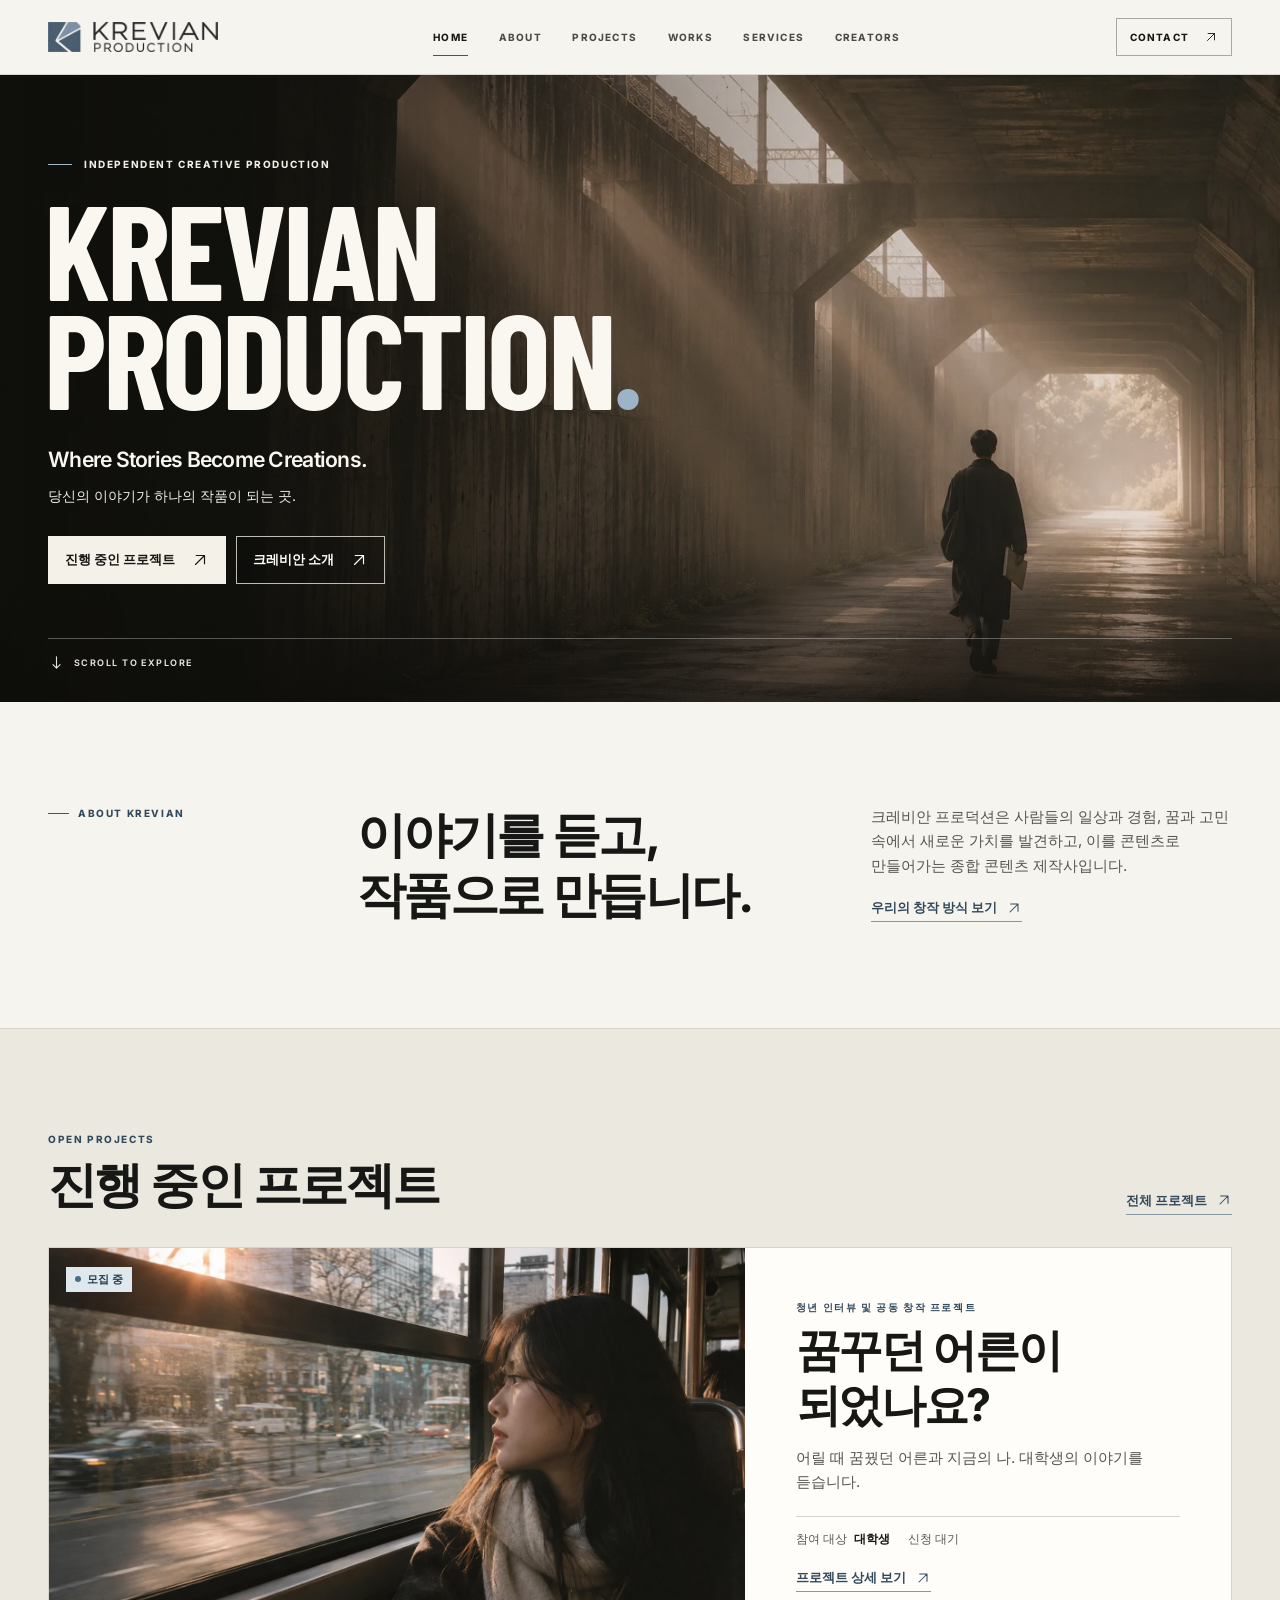
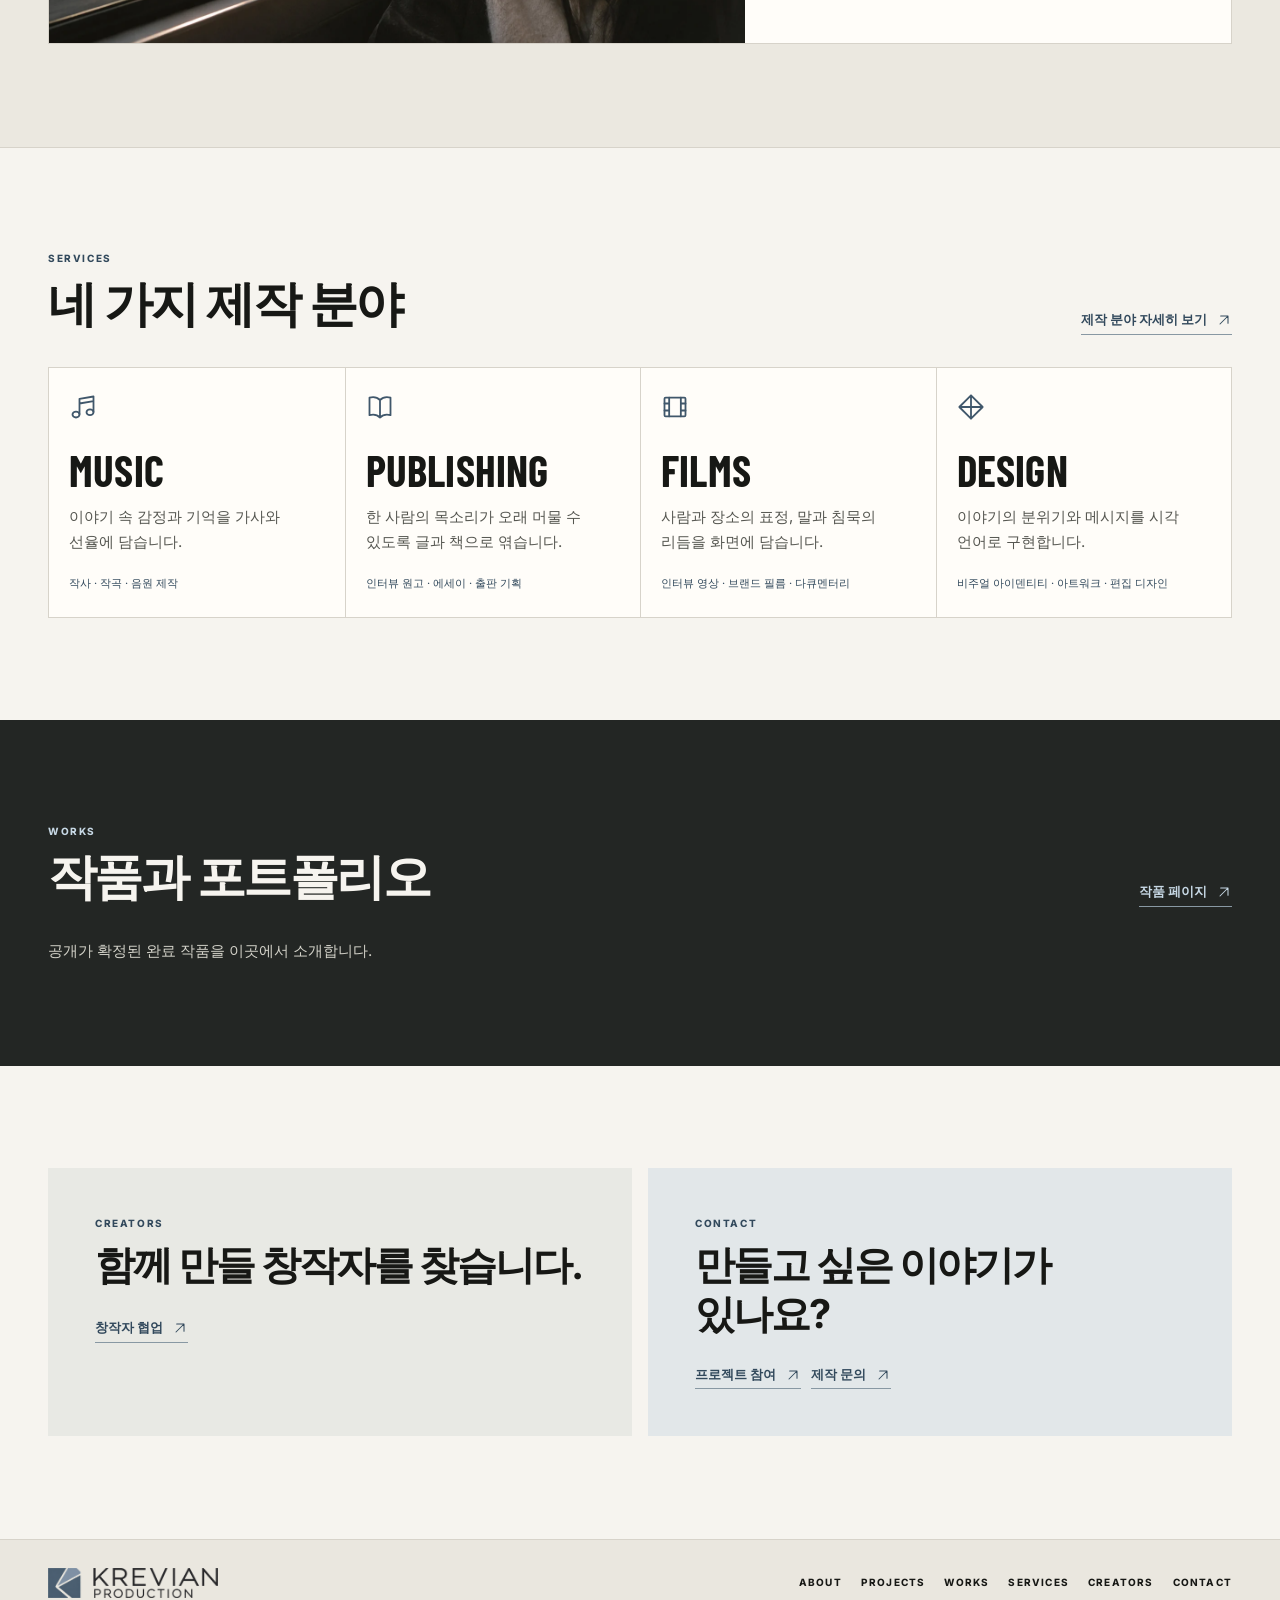
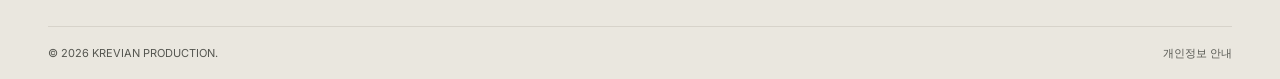
==== index.html @ 5765cfc9 "Add Naver Search Advisor site verification" ====
<!DOCTYPE html><html lang="ko"><head><meta charSet="utf-8"/><meta name="viewport" content="width=device-width, initial-scale=1"/><link rel="stylesheet" href="_next/static/css/a073b0831d847d06.css" data-precedence="next"/><meta name="description" content="실제 이야기를 음악, 출판, 영상, 디자인으로 만드는 크레비안 프로덕션."/><link rel="canonical" href="https://krevian-pd.art"/><meta property="og:title" content="KREVIAN PRODUCTION"/><meta property="og:description" content="Where Stories Become Creations."/><meta property="og:site_name" content="KREVIAN PRODUCTION"/><meta property="og:locale" content="ko_KR"/><meta property="og:image" content="https://krevian-pd.art/images/underpass.webp"/><meta property="og:image:width" content="1536"/><meta property="og:image:height" content="1024"/><meta property="og:type" content="website"/><meta name="twitter:card" content="summary_large_image"/><meta name="twitter:title" content="KREVIAN PRODUCTION"/><meta name="twitter:description" content="Where Stories Become Creations."/><meta name="twitter:image" content="https://krevian-pd.art/images/underpass.webp"/><meta name="twitter:image:width" content="1536"/><meta name="twitter:image:height" content="1024"/><link rel="icon" href="icon.png?07f0030065e5c765" type="image/png"/><title>KREVIAN PRODUCTION</title><meta name="naver-site-verification" content="f6e91b881ddd0055997c91430da2728e52274e86" /></head><body><div hidden=""><!--$--><!--/$--></div><a class="skip" href="#main">본문으로 건너뛰기</a><header class="header"><div class="head-inner"><a class="wordmark" aria-label="KREVIAN PRODUCTION 홈" href="./"><img alt="" loading="lazy" width="780" height="137" decoding="async" data-nimg="1" style="color:transparent" src="images/krevian-logo.webp"/></a><nav class="desktop-nav" aria-label="주 메뉴"><a aria-current="page" href="./">HOME</a><a href="about/">ABOUT</a><a href="projects/">PROJECTS</a><a href="works/">WORKS</a><a href="services/">SERVICES</a><a href="creators/">CREATORS</a></nav><a class="top-contact desktop-contact" href="contact/">CONTACT <svg width="14" height="14" viewBox="0 0 24 24" fill="none" stroke="currentColor" stroke-width="1.55" stroke-linecap="round" stroke-linejoin="round" aria-hidden="true"><path d="M6 18 18 6M7 6h11v11"></path></svg></a><details class="mobile-nav"><summary aria-label="메뉴 열기"><span></span><span></span></summary><nav aria-label="모바일 주 메뉴"><a aria-current="page" href="./">HOME</a><a href="about/">ABOUT</a><a href="projects/">PROJECTS</a><a href="works/">WORKS</a><a href="services/">SERVICES</a><a href="creators/">CREATORS</a><a href="contact/">CONTACT</a></nav></details></div></header><main id="main"><section class="hero"><div class="photo "><img alt="" decoding="async" data-nimg="fill" style="position:absolute;height:100%;width:100%;left:0;top:0;right:0;bottom:0;color:transparent" src="images/underpass.webp"/></div><div class="hero-shade"></div><div class="wrap hero-inner"><div class="hero-copy"><p class="eyebrow hero-kicker"><span></span> INDEPENDENT CREATIVE PRODUCTION</p><h1>KREVIAN<br/>PRODUCTION<span>.</span></h1><p class="slogan">Where Stories Become Creations.</p><p class="hero-korean">당신의 이야기가 하나의 작품이 되는 곳.</p><div class="button-row"><a class="button " href="projects/">진행 중인 프로젝트<svg width="18" height="18" viewBox="0 0 24 24" fill="none" stroke="currentColor" stroke-width="1.55" stroke-linecap="round" stroke-linejoin="round" aria-hidden="true"><path d="M6 18 18 6M7 6h11v11"></path></svg></a><a class="button outline" href="about/">크레비안 소개<svg width="18" height="18" viewBox="0 0 24 24" fill="none" stroke="currentColor" stroke-width="1.55" stroke-linecap="round" stroke-linejoin="round" aria-hidden="true"><path d="M6 18 18 6M7 6h11v11"></path></svg></a></div></div><div class="hero-bottom"><a href="#about-home" aria-label="브랜드 소개로 이동"><svg width="17" height="17" viewBox="0 0 24 24" fill="none" stroke="currentColor" stroke-width="1.55" stroke-linecap="round" stroke-linejoin="round" aria-hidden="true"><path d="M12 4v16m-5-5 5 5 5-5"></path></svg> SCROLL TO EXPLORE</a></div></div></section><section id="about-home" class="section wrap about-home"><p class="eyebrow ruled">ABOUT KREVIAN</p><h2>이야기를 듣고,<br/>작품으로 만듭니다.</h2><div><p>크레비안 프로덕션은 사람들의 일상과 경험, 꿈과 고민 속에서 새로운 가치를 발견하고, 이를 콘텐츠로 만들어가는 종합 콘텐츠 제작사입니다.</p><a class="text-link" href="about/">우리의 창작 방식 보기<!-- --> <svg width="16" height="16" viewBox="0 0 24 24" fill="none" stroke="currentColor" stroke-width="1.55" stroke-linecap="round" stroke-linejoin="round" aria-hidden="true"><path d="M6 18 18 6M7 6h11v11"></path></svg></a></div></section><section class="section projects-home"><div class="wrap"><div class="section-heading"><div><p class="eyebrow">OPEN PROJECTS</p><h2>진행 중인 프로젝트</h2></div><a class="text-link" href="projects/">전체 프로젝트<!-- --> <svg width="16" height="16" viewBox="0 0 24 24" fill="none" stroke="currentColor" stroke-width="1.55" stroke-linecap="round" stroke-linejoin="round" aria-hidden="true"><path d="M6 18 18 6M7 6h11v11"></path></svg></a></div><article class="project-card"><a class="project-image" aria-label="꿈꾸던 어른이 되었나요? 상세 보기" href="projects/dreamed-adult/"><div class="photo "><img alt="" loading="lazy" decoding="async" data-nimg="fill" style="position:absolute;height:100%;width:100%;left:0;top:0;right:0;bottom:0;color:transparent" src="images/dreamed-adult.webp"/></div><span class="image-status"><span class="status is-open"><i></i>모집 중</span></span></a><div class="project-copy"><span class="eyebrow">청년 인터뷰 및 공동 창작 프로젝트</span><h3><a href="projects/dreamed-adult/">꿈꾸던 어른이 되었나요?</a></h3><p>어릴 때 꿈꿨던 어른과 지금의 나. 대학생의 이야기를 듣습니다.</p><div class="project-meta"><span>참여 대상 <b>대학생</b></span><span>신청 대기</span></div><a class="text-link" href="projects/dreamed-adult/">프로젝트 상세 보기<!-- --> <svg width="16" height="16" viewBox="0 0 24 24" fill="none" stroke="currentColor" stroke-width="1.55" stroke-linecap="round" stroke-linejoin="round" aria-hidden="true"><path d="M6 18 18 6M7 6h11v11"></path></svg></a></div></article></div></section><section class="section wrap"><div class="section-heading"><div><p class="eyebrow">SERVICES</p><h2>네 가지 제작 분야</h2></div><a class="text-link" href="services/">제작 분야 자세히 보기<!-- --> <svg width="16" height="16" viewBox="0 0 24 24" fill="none" stroke="currentColor" stroke-width="1.55" stroke-linecap="round" stroke-linejoin="round" aria-hidden="true"><path d="M6 18 18 6M7 6h11v11"></path></svg></a></div><div class="discipline-grid"><article><svg width="28" height="28" viewBox="0 0 24 24" fill="none" stroke="currentColor" stroke-width="1.55" stroke-linecap="round" stroke-linejoin="round" aria-hidden="true"><path d="M9 18V5l12-2v13M9 9l12-2"></path><ellipse cx="6" cy="18.5" rx="3" ry="2.5"></ellipse><ellipse cx="18" cy="16.5" rx="3" ry="2.5"></ellipse></svg><h3>MUSIC</h3><p>이야기 속 감정과 기억을 가사와 선율에 담습니다.</p><small>작사 · 작곡 · 음원 제작</small></article><article><svg width="28" height="28" viewBox="0 0 24 24" fill="none" stroke="currentColor" stroke-width="1.55" stroke-linecap="round" stroke-linejoin="round" aria-hidden="true"><path d="M12 6c-2-2-5-3-9-2v15c4-1 7 0 9 2 2-2 5-3 9-2V4c-4-1-7 0-9 2Zm0 0v15"></path></svg><h3>PUBLISHING</h3><p>한 사람의 목소리가 오래 머물 수 있도록 글과 책으로 엮습니다.</p><small>인터뷰 원고 · 에세이 · 출판 기획</small></article><article><svg width="28" height="28" viewBox="0 0 24 24" fill="none" stroke="currentColor" stroke-width="1.55" stroke-linecap="round" stroke-linejoin="round" aria-hidden="true"><rect x="3" y="4" width="18" height="16" rx="1"></rect><path d="M7 4v16m10-16v16M3 9h4m-4 6h4m10-6h4m-4 6h4"></path></svg><h3>FILMS</h3><p>사람과 장소의 표정, 말과 침묵의 리듬을 화면에 담습니다.</p><small>인터뷰 영상 · 브랜드 필름 · 다큐멘터리</small></article><article><svg width="28" height="28" viewBox="0 0 24 24" fill="none" stroke="currentColor" stroke-width="1.55" stroke-linecap="round" stroke-linejoin="round" aria-hidden="true"><path d="m12 2 10 10-10 10L2 12l10-10Zm0 0v20M2 12h20"></path></svg><h3>DESIGN</h3><p>이야기의 분위기와 메시지를 시각 언어로 구현합니다.</p><small>비주얼 아이덴티티 · 아트워크 · 편집 디자인</small></article></div></section><section class="section works-home"><div class="wrap"><div class="section-heading"><div><p class="eyebrow">WORKS</p><h2>작품과 포트폴리오</h2></div><a class="text-link" href="works/">작품 페이지<!-- --> <svg width="16" height="16" viewBox="0 0 24 24" fill="none" stroke="currentColor" stroke-width="1.55" stroke-linecap="round" stroke-linejoin="round" aria-hidden="true"><path d="M6 18 18 6M7 6h11v11"></path></svg></a></div><p>공개가 확정된 완료 작품을 이곳에서 소개합니다.</p></div></section><section class="section wrap home-invitations"><article><p class="eyebrow">CREATORS</p><h2>함께 만들 창작자를 찾습니다.</h2><a class="text-link" href="creators/">창작자 협업<!-- --> <svg width="16" height="16" viewBox="0 0 24 24" fill="none" stroke="currentColor" stroke-width="1.55" stroke-linecap="round" stroke-linejoin="round" aria-hidden="true"><path d="M6 18 18 6M7 6h11v11"></path></svg></a></article><article><p class="eyebrow">CONTACT</p><h2>만들고 싶은 이야기가 있나요?</h2><div class="button-row"><a class="text-link" href="projects/">프로젝트 참여<!-- --> <svg width="16" height="16" viewBox="0 0 24 24" fill="none" stroke="currentColor" stroke-width="1.55" stroke-linecap="round" stroke-linejoin="round" aria-hidden="true"><path d="M6 18 18 6M7 6h11v11"></path></svg></a><a class="text-link" href="contact/">제작 문의<!-- --> <svg width="16" height="16" viewBox="0 0 24 24" fill="none" stroke="currentColor" stroke-width="1.55" stroke-linecap="round" stroke-linejoin="round" aria-hidden="true"><path d="M6 18 18 6M7 6h11v11"></path></svg></a></div></article></section></main><footer class="footer"><div class="wrap footer-main"><a class="wordmark" aria-label="KREVIAN PRODUCTION 홈" href="./"><img alt="" loading="lazy" width="780" height="137" decoding="async" data-nimg="1" style="color:transparent" src="images/krevian-logo.webp"/></a><nav aria-label="하단 메뉴"><a href="about/">ABOUT</a><a href="projects/">PROJECTS</a><a href="works/">WORKS</a><a href="services/">SERVICES</a><a href="creators/">CREATORS</a><a href="contact/">CONTACT</a></nav></div><div class="wrap footer-base"><span>© <!-- -->2026<!-- --> KREVIAN PRODUCTION.</span><a href="privacy/">개인정보 안내</a></div></footer><!--$--><!--/$--></body></html>
---- _next/static/css/a073b0831d847d06.css ----
@font-face{font-family:Inter Variable;font-style:normal;font-display:swap;font-weight:100 900;src:url(/_next/static/media/inter-cyrillic-ext-wght-normal.460bdf14.woff2) format("woff2-variations");unicode-range:u+0460-052f,u+1c80-1c8a,u+20b4,u+2de0-2dff,u+a640-a69f,u+fe2e-fe2f}@font-face{font-family:Inter Variable;font-style:normal;font-display:swap;font-weight:100 900;src:url(/_next/static/media/inter-cyrillic-wght-normal.491cbc05.woff2) format("woff2-variations");unicode-range:u+0301,u+0400-045f,u+0490-0491,u+04b0-04b1,u+2116}@font-face{font-family:Inter Variable;font-style:normal;font-display:swap;font-weight:100 900;src:url(/_next/static/media/inter-greek-ext-wght-normal.23aae568.woff2) format("woff2-variations");unicode-range:u+1f??}@font-face{font-family:Inter Variable;font-style:normal;font-display:swap;font-weight:100 900;src:url(/_next/static/media/inter-greek-wght-normal.4449bf7a.woff2) format("woff2-variations");unicode-range:u+0370-0377,u+037a-037f,u+0384-038a,u+038c,u+038e-03a1,u+03a3-03ff}@font-face{font-family:Inter Variable;font-style:normal;font-display:swap;font-weight:100 900;src:url(/_next/static/media/inter-vietnamese-wght-normal.113a630f.woff2) format("woff2-variations");unicode-range:u+0102-0103,u+0110-0111,u+0128-0129,u+0168-0169,u+01a0-01a1,u+01af-01b0,u+0300-0301,u+0303-0304,u+0308-0309,u+0323,u+0329,u+1ea0-1ef9,u+20ab}@font-face{font-family:Inter Variable;font-style:normal;font-display:swap;font-weight:100 900;src:url(/_next/static/media/inter-latin-ext-wght-normal.3835a68e.woff2) format("woff2-variations");unicode-range:u+0100-02ba,u+02bd-02c5,u+02c7-02cc,u+02ce-02d7,u+02dd-02ff,u+0304,u+0308,u+0329,u+1d00-1dbf,u+1e00-1e9f,u+1ef2-1eff,u+2020,u+20a0-20ab,u+20ad-20c0,u+2113,u+2c60-2c7f,u+a720-a7ff}@font-face{font-family:Inter Variable;font-style:normal;font-display:swap;font-weight:100 900;src:url(/_next/static/media/inter-latin-wght-normal.6c596dfc.woff2) format("woff2-variations");unicode-range:u+00??,u+0131,u+0152-0153,u+02bb-02bc,u+02c6,u+02da,u+02dc,u+0304,u+0308,u+0329,u+2000-206f,u+20ac,u+2122,u+2191,u+2193,u+2212,u+2215,u+feff,u+fffd}@font-face{font-family:Barlow Condensed;font-style:normal;font-display:swap;font-weight:700;src:url(/_next/static/media/barlow-condensed-vietnamese-700-normal.b5cf89c0.woff2) format("woff2"),url(/_next/static/media/barlow-condensed-vietnamese-700-normal.c7b344a0.woff) format("woff");unicode-range:u+0102-0103,u+0110-0111,u+0128-0129,u+0168-0169,u+01a0-01a1,u+01af-01b0,u+0300-0301,u+0303-0304,u+0308-0309,u+0323,u+0329,u+1ea0-1ef9,u+20ab}@font-face{font-family:Barlow Condensed;font-style:normal;font-display:swap;font-weight:700;src:url(/_next/static/media/barlow-condensed-latin-ext-700-normal.e84925df.woff2) format("woff2"),url(/_next/static/media/barlow-condensed-latin-ext-700-normal.73a79c9e.woff) format("woff");unicode-range:u+0100-02ba,u+02bd-02c5,u+02c7-02cc,u+02ce-02d7,u+02dd-02ff,u+0304,u+0308,u+0329,u+1d00-1dbf,u+1e00-1e9f,u+1ef2-1eff,u+2020,u+20a0-20ab,u+20ad-20c0,u+2113,u+2c60-2c7f,u+a720-a7ff}@font-face{font-family:Barlow Condensed;font-style:normal;font-display:swap;font-weight:700;src:url(/_next/static/media/barlow-condensed-latin-700-normal.e9811009.woff2) format("woff2"),url(/_next/static/media/barlow-condensed-latin-700-normal.f6cc1247.woff) format("woff");unicode-range:u+00??,u+0131,u+0152-0153,u+02bb-02bc,u+02c6,u+02da,u+02dc,u+0304,u+0308,u+0329,u+2000-206f,u+20ac,u+2122,u+2191,u+2193,u+2212,u+2215,u+feff,u+fffd}:root{--paper:#f6f4ef;--white:#fffdf9;--ink:#171815;--muted:#555650;--line:#d7d3ca;--blue:#40576b;--blue-dark:#32495c;--mist:#dfe8ed;--sans:"Inter Variable","Malgun Gothic","Apple SD Gothic Neo",sans-serif;--condensed:"Barlow Condensed","Arial Narrow",sans-serif}*{box-sizing:border-box}html{color-scheme:light;scroll-behavior:smooth}body{margin:0;background:var(--paper);color:var(--ink);font:15px/1.65 var(--sans);word-break:keep-all}a{color:inherit;text-decoration:none}button,input,select,textarea{font:inherit}button,summary{cursor:pointer}img{max-width:100%}h1,h2,h3,p{margin:0}h1,h2,h3{line-height:1.23;letter-spacing:-.052em}h2{font-size:clamp(29px,4vw,49px)}p+p{margin-top:1em}:focus-visible{outline:3px solid #346e99;outline-offset:4px}::selection{background:#c4d5e1;color:var(--ink)}.skip{position:absolute;top:8px;left:8px;z-index:20;transform:translateY(-160%);background:white;padding:.5rem 1rem}.skip:focus{transform:translateY(0)}.head-inner,.wrap{width:min(100% - 96px,1280px);margin-inline:auto}.narrow{max-width:780px}.section{padding-block:clamp(65px,8vw,124px)}.section.compact{padding-block:44px 0}.header{position:relative;z-index:5;background:var(--paper);border-bottom:1px solid rgba(27,27,22,.14)}.head-inner{height:74px;display:flex;justify-content:space-between;align-items:center;gap:18px}.wordmark{display:inline-flex;flex:none;align-items:center}.wordmark img{display:block;width:170px;height:auto}.desktop-nav{display:flex;align-items:center;gap:clamp(17px,2.4vw,41px)}.desktop-nav a,.footer nav a,.mobile-nav nav a,.top-contact{font-size:10px;letter-spacing:.12em;font-weight:750}.desktop-nav a{position:relative;padding:15px 0;color:#4c4b43}.desktop-nav a:hover,.desktop-nav a[aria-current]{color:var(--ink)}.desktop-nav a[aria-current]:after{content:"";position:absolute;bottom:4px;left:0;width:100%;height:1px;background:var(--blue)}.top-contact{display:inline-flex;gap:15px;align-items:center;border:1px solid #aaa99f;padding:10px 13px;transition:background .18s ease}.top-contact:hover,.top-contact[aria-current]{background:var(--mist)}.mobile-nav{display:none}.eyebrow{color:var(--blue-dark);font-size:10px;line-height:1.6;font-weight:760;letter-spacing:.16em}.hero{color:#f9f7f0;background:#1e1b15;isolation:isolate}.hero,.photo{position:relative}.photo{overflow:hidden;background:#b7ad9d}.photo img{object-fit:cover}.hero-shade,.hero>.photo{position:absolute;inset:0;z-index:-1}.hero>.photo img{object-position:center 55%}.hero-shade{background:linear-gradient(90deg,rgba(13,13,10,.83),rgba(15,14,11,.62) 30%,rgba(15,14,11,.19) 67%,rgba(15,14,11,.05)),linear-gradient(0deg,rgba(15,14,11,.75),transparent 24%)}.hero-inner{min-height:clamp(610px,49vw,790px);position:relative;display:flex;flex-direction:column;justify-content:center;padding-block:64px 92px}.hero-copy{margin-top:-9px;animation:appear .55s ease-out both}.hero-kicker{color:#f0ede5;display:flex;align-items:center;gap:12px;margin-bottom:22px;font-size:10px}.hero-kicker span{width:24px;height:1px;background:#a5bac9}.hero h1{font-family:var(--condensed);font-weight:700;font-size:clamp(80px,10.5vw,174px);line-height:.805;letter-spacing:-.028em;margin-left:-.027em}.hero h1 span{color:#9db4c8}.slogan{font-size:clamp(16px,1.65vw,25px);letter-spacing:-.035em;margin-top:32px;font-weight:600}.hero-korean{color:#efeee9;font-size:14px;margin-top:6px}.button-row{display:flex;flex-wrap:wrap;align-items:center;gap:10px}.hero .button-row{margin-top:29px}.button{display:inline-flex;align-items:center;justify-content:space-between;gap:16px;min-height:48px;padding:11px 16px;border:1px solid var(--blue-dark);background:var(--blue-dark);color:white;font-weight:700;font-size:13px;transition:background .2s ease,color .2s ease,border-color .2s ease}.button:hover{background:#263946;border-color:#263946}.hero .button{background:#f4f1e9;border-color:#f4f1e9;color:#161713}.hero .button:hover{background:var(--mist);border-color:var(--mist)}.hero .button.outline{background:rgba(12,13,12,.28);border-color:#bebcb3;color:white}.hero .button.outline:hover{background:rgba(255,255,255,.14)}.button.outline-ink{background:transparent;color:var(--ink);border-color:#a09d91}.button.outline-ink:hover{background:var(--mist)}.button.unavailable{background:#e6e2da;color:#494943;border-color:#d3cec4}.hero-bottom{position:absolute;inset:auto 0 23px;padding-top:15px;border-top:1px solid #ffffff4f;color:#e5e3db}.hero-bottom a{display:inline-flex;align-items:center;gap:9px;font-size:9px;font-weight:650;letter-spacing:.16em}.about-home{display:grid;grid-template-columns:.75fr 1.35fr 1.05fr;align-items:start;gap:clamp(23px,4vw,76px)}.about-home p:not(.eyebrow){color:var(--muted);max-width:390px}.ruled:before{content:"";display:inline-block;vertical-align:middle;width:21px;height:1px;background:var(--blue);margin-right:9px}.about-home .text-link{margin-top:18px}.text-link{display:inline-flex;align-items:center;gap:9px;align-self:flex-start;font-size:13px;font-weight:700;color:var(--blue-dark);border-bottom:1px solid #8898a3;padding-bottom:3px;max-width:100%}.text-link:hover{color:#131a22;border-color:#131a22}.section-heading{display:flex;gap:18px;justify-content:space-between;align-items:end;margin-bottom:32px}.section-heading .text-link{align-self:end;flex:none}.page-intro h1,.section-heading h2{margin-top:8px}.projects-home{background:#ebe8e0;border-block:1px solid var(--line)}.project-card{display:grid;grid-template-columns:1.43fr 1fr;background:var(--white);border:1px solid var(--line)}.project-image{position:relative;min-height:320px;display:block;overflow:hidden}.project-image .photo{position:absolute;inset:0}.project-image img{transition:transform .45s ease-out;object-position:center}.project-image:hover img{transform:scale(1.035)}.image-status{position:absolute;top:17px;left:17px}.status{display:inline-flex;align-items:center;gap:6px;padding:6px 9px;background:#dfdcd5;color:#353630;font-weight:750;font-size:11px;line-height:1.2;white-space:nowrap}.status i{width:6px;height:6px;background:#716d65;border-radius:50%}.status.is-open{background:var(--mist);color:#233c4f}.status.is-open i{background:#456e8a}.project-copy{padding:clamp(24px,4vw,59px);display:flex;flex-direction:column;justify-content:center;align-items:flex-start}.project-copy h3{font-size:clamp(26px,3.5vw,53px);margin:8px 0 12px}.project-copy h3 a:hover{text-decoration:underline;text-decoration-thickness:1px;text-underline-offset:5px}.project-copy p,.project-meta{color:var(--muted)}.project-meta{display:flex;flex-wrap:wrap;gap:10px 18px;border-top:1px solid var(--line);padding-top:12px;margin-top:21px;margin-bottom:18px;width:100%;font-size:12px}.project-meta b{color:var(--ink);margin-left:4px}.project-list{display:grid;gap:28px}.discipline-grid{display:grid;grid-template-columns:repeat(4,1fr);border:1px solid var(--line);background:var(--white)}.discipline-grid article{padding:25px 20px;min-width:0}.discipline-grid article+article{border-left:1px solid var(--line)}.discipline-grid svg{color:var(--blue);margin-bottom:16px}.discipline-grid h3{font-family:var(--condensed);font-size:clamp(22px,3.4vw,43px);letter-spacing:.005em}.discipline-grid p{margin-top:8px;color:var(--muted)}.discipline-grid small{display:block;margin-top:19px;color:var(--blue-dark);font-size:11px}.discipline-grid h3 small{margin:0;font:700 10px/1.6 var(--sans);letter-spacing:.14em}.work-grid{display:grid;grid-template-columns:repeat(auto-fit,minmax(min(100%,300px),1fr));gap:22px}.work-grid article{border:1px solid var(--line);background:var(--white);color:var(--ink)}.work-grid .photo{aspect-ratio:1.65}.work-copy{padding:21px}.work-copy h3{margin-block:6px 10px;font-size:25px}.work-copy .text-link{margin-top:13px}.works-home{color:var(--paper);background:#232624}.works-home .eyebrow,.works-home .text-link{color:#c7d8e5}.works-home p:not(.eyebrow){color:#d3d2c9}.works-home .work-copy p:not(.eyebrow){color:var(--muted)}.works-home .work-copy .eyebrow,.works-home .work-copy .text-link{color:var(--blue-dark)}.home-invitations{display:grid;grid-template-columns:1fr 1fr;gap:16px}.home-invitations article{background:#e8e9e4;padding:clamp(23px,4vw,47px)}.home-invitations article+article{background:#e2e7e9}.home-invitations h2{font-size:clamp(23px,3.1vw,41px);margin:10px 0 25px}.footer{border-top:1px solid var(--line);background:#eae7df}.footer-base,.footer-main{display:flex;flex-wrap:wrap;justify-content:space-between;align-items:center;padding-block:28px;gap:18px}.footer-main nav{display:flex;flex-wrap:wrap;gap:10px 19px}.footer-base{justify-content:flex-start;border-top:1px solid var(--line);padding-block:17px;color:var(--muted);font-size:11px}.footer-base span{margin-right:auto}.footer a:hover{text-decoration:underline;text-underline-offset:4px}.page-intro{margin-bottom:clamp(29px,5vw,56px)}.detail-top h1,.page-intro h1{font-size:clamp(37px,6.7vw,88px)}.lede{max-width:65ch;margin-top:13px;color:var(--muted);font-size:clamp(15px,1.6vw,19px)}.detail-content,.form-shell,.prose{max-width:780px}.about-story>p{font-size:clamp(16px,1.55vw,19px);line-height:1.85}.detail-content h2,.prose h2{font-size:clamp(23px,3vw,34px);margin-bottom:10px}.prose h2{margin-top:43px}.prose .button{margin-top:30px}.back-link{display:inline-flex;padding-bottom:4px;border-bottom:1px solid var(--line);color:var(--blue-dark);font-size:13px;margin-bottom:28px}.detail-top{display:grid;grid-template-columns:1fr 1fr;gap:clamp(23px,4vw,66px);align-items:center}.detail-top h1{margin-top:12px}.detail-top .photo{aspect-ratio:1.43}.detail-top .english-title{font-size:14px;margin-top:13px;color:var(--blue-dark)}.tag-row{display:flex;align-items:center;gap:11px;font-size:13px;margin-block:19px}.detail-content{margin-inline:auto;margin-top:52px}.detail-content>section{padding-block:30px;border-top:1px solid var(--line)}.detail-content>.button-row{padding-top:24px;border-top:1px solid var(--line)}.qr-page{padding-top:37px}.qr-page .detail-top{display:flex;flex-direction:column;align-items:stretch}.qr-page .detail-top .photo{aspect-ratio:2.1}.qr-page h1{font-size:clamp(34px,7vw,59px)}.process{list-style:none;counter-reset:steps;padding:0;margin-bottom:0}.process li{position:relative;counter-increment:steps;padding:10px 0 10px 38px;border-bottom:1px solid var(--line)}.process li:before{content:counter(steps,decimal-leading-zero);position:absolute;left:0;top:12px;color:var(--blue-dark);font-size:11px;font-weight:750}.process li p{margin-top:3px;color:var(--muted)}.process li:last-child{border-bottom:0}.faq details{border-bottom:1px solid var(--line)}.faq summary{display:flex;justify-content:space-between;align-items:center;gap:9px;padding:13px 0;min-height:45px;font-weight:680;list-style:none}.faq summary::-webkit-details-marker{display:none}.faq summary svg{flex:none}.faq details[open] summary svg{transform:rotate(45deg)}.faq p{padding-bottom:16px;color:var(--muted)}.preline{white-space:pre-line}.empty,.success-box{padding:25px;border:1px solid var(--line);background:var(--white)}.empty h2,.success-box h2{font-size:25px;margin-bottom:7px}.empty .text-link,.success-box .text-link{margin-top:15px}.form-shell{display:grid;gap:19px;padding:0;border:0;min-inline-size:0;margin:0}.form-shell>.button{justify-self:start}.form-grid{display:grid;grid-template-columns:1fr 1fr;gap:16px}.field{display:grid;align-content:start;gap:5px;min-width:0;font-size:14px;font-weight:650}.field small{margin-left:6px;color:var(--muted);font-size:11px;font-weight:450}input:not([type=checkbox],[type=hidden]),select,textarea{width:100%;min-height:44px;padding:8px 10px;background:var(--white);border:1px solid #a8a59c;border-radius:0;color:var(--ink);font-weight:450}textarea{resize:vertical}.check{display:flex;align-items:center;gap:9px;min-height:44px}.check input{width:18px;height:18px;flex:none;accent-color:var(--blue)}.consent,.policy-section{border:1px solid var(--line);padding:clamp(13px,3vw,24px);background:#eeece5}.policy-section+.policy-section{margin-top:20px}.admin-section h2,.consent h2,.policy-section h2{font-size:21px}.notice-list{display:grid;grid-template-columns:minmax(100px,.42fr) 1fr;gap:7px 15px;font-size:13px}.notice-list div{display:contents}.notice-list dt{font-weight:700}.notice-list dd{margin:0;overflow-wrap:anywhere;white-space:pre-wrap}.notice-list a{text-decoration:underline}.banner,.form-error{padding:10px 13px;background:#f2ded8;border-left:3px solid #9a4835;color:#611f11;margin-block:12px}.banner{color:#1d3749;background:var(--mist);border-color:#456d8a}.admin{min-height:60vh}.admin .page-intro h1{font-size:clamp(33px,5vw,60px);overflow-wrap:anywhere}.admin .narrow{margin-inline:auto}.admin .login{max-width:460px}.admin-title{display:flex;justify-content:space-between;align-items:start;gap:12px}.admin-tabs{display:flex;flex-wrap:wrap;gap:4px;border-bottom:1px solid var(--line);margin-bottom:14px}.admin-tabs a{padding:10px 12px;font-size:13px;font-weight:700;color:var(--blue-dark)}.admin-tabs a[aria-current]{background:var(--mist)}.admin-actions{margin:14px 0}.filter{display:flex;flex-wrap:wrap;gap:9px;align-items:center}.filter select{width:auto;margin-left:8px}.table-scroll{overflow-x:auto}table{width:100%;min-width:440px;border-collapse:collapse;font-size:14px}td,th{border-bottom:1px solid var(--line);padding:11px 10px;text-align:left}th{background:#e6e6de}td a{color:var(--blue-dark);text-decoration:underline;text-underline-offset:3px}.admin-section{border-top:1px solid var(--line);margin-top:30px;padding-top:20px}.admin-section p{margin-block:10px}.record-list{border:1px solid var(--line);padding:16px;margin:0 0 24px}.delete summary{color:#7a2d1e;font-weight:650}.button.danger{background:#813524;border-color:#813524}.checks{border:1px solid var(--line);margin:0}.break-word{overflow-wrap:anywhere}@keyframes appear{0%{transform:translateY(9px);opacity:.5}to{transform:translateY(0);opacity:1}}@media (max-width:900px){.head-inner,.wrap{width:calc(100% - 52px)}.desktop-nav{gap:13px}.wordmark img{width:143px}.about-home{grid-template-columns:1.2fr 1fr}.about-home .eyebrow{grid-column:1/-1}}@media (max-width:720px){.head-inner,.wrap{width:calc(100% - 36px)}.head-inner{height:60px}.desktop-contact,.desktop-nav{display:none}.mobile-nav{display:block}.mobile-nav summary{list-style:none;min-width:44px;min-height:44px;display:grid;place-content:center;gap:5px}.mobile-nav summary::-webkit-details-marker{display:none}.mobile-nav summary span{width:21px;height:1px;background:var(--ink)}.mobile-nav nav{position:absolute;inset:100% 0 auto;padding:10px 18px 17px;background:var(--paper);box-shadow:0 9px 14px #17181525}.mobile-nav nav a{display:block;padding:12px 6px;border-bottom:1px solid var(--line)}.mobile-nav nav a[aria-current]{color:var(--blue)}.hero-inner{min-height:max(560px,76svh)}.hero h1{font-size:clamp(54px,13.5vw,96px)}.hero>.photo img{object-position:64% center}.hero-shade{background:linear-gradient(90deg,#110f0acc,#13100b55 79%),linear-gradient(0deg,#11100bd5,transparent 34%)}.hero-kicker{font-size:9px;margin-bottom:17px}.slogan{margin-top:23px}.section{padding-block:53px}.qr-page{padding-top:32px}.about-home,.detail-top,.home-invitations,.project-card{grid-template-columns:1fr}.about-home{gap:13px}.project-image{min-height:auto;aspect-ratio:1.55}.project-copy{padding:22px}.discipline-grid{grid-template-columns:1fr 1fr}.discipline-grid article:nth-child(3){border-left:0}.discipline-grid article:nth-child(n+3){border-top:1px solid var(--line)}.detail-content{margin-top:28px}.page-intro{margin-bottom:25px}.footer-main nav{gap:10px 14px}}@media (max-width:390px){.form-grid{grid-template-columns:1fr}.section-heading{flex-wrap:wrap}.notice-list{grid-template-columns:1fr;gap:4px}.notice-list dd{margin-bottom:6px}}@media (prefers-reduced-motion:reduce){*,:after,:before{scroll-behavior:auto!important;animation:none!important;transition:none!important}}
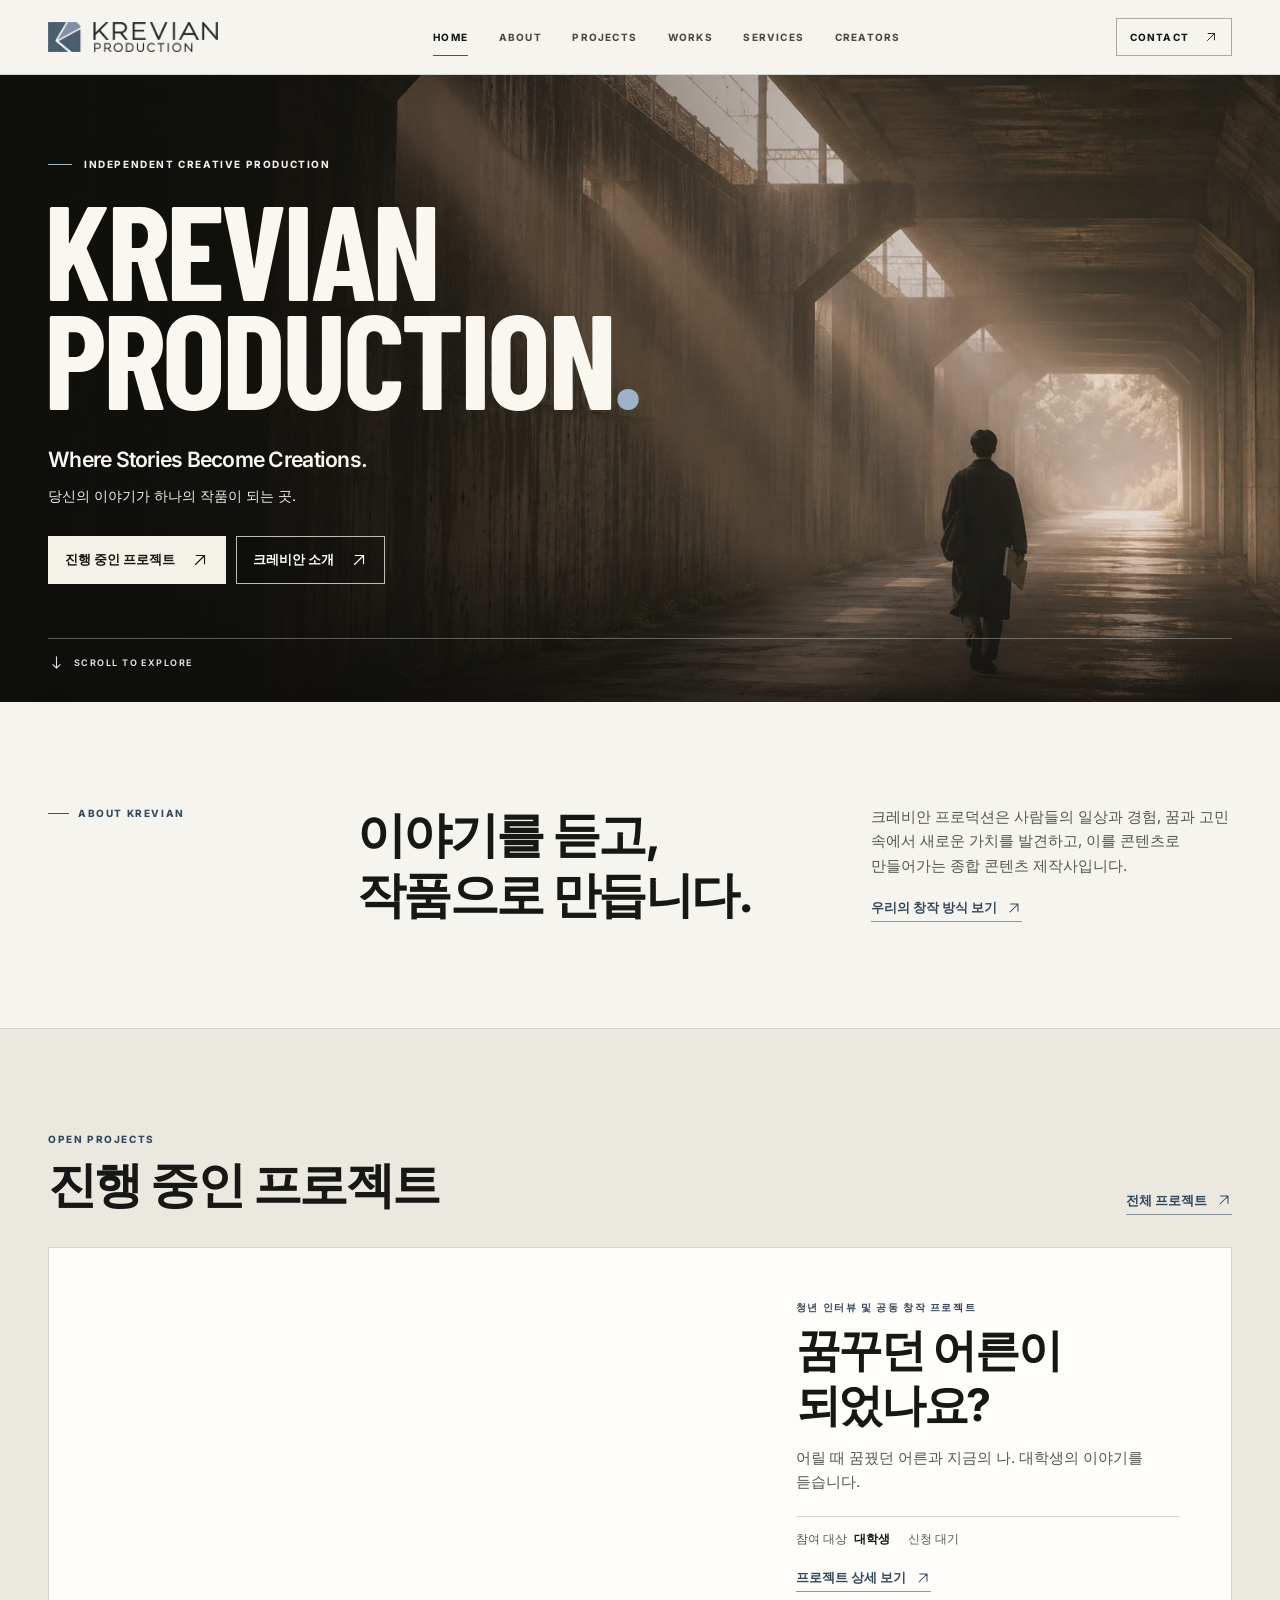
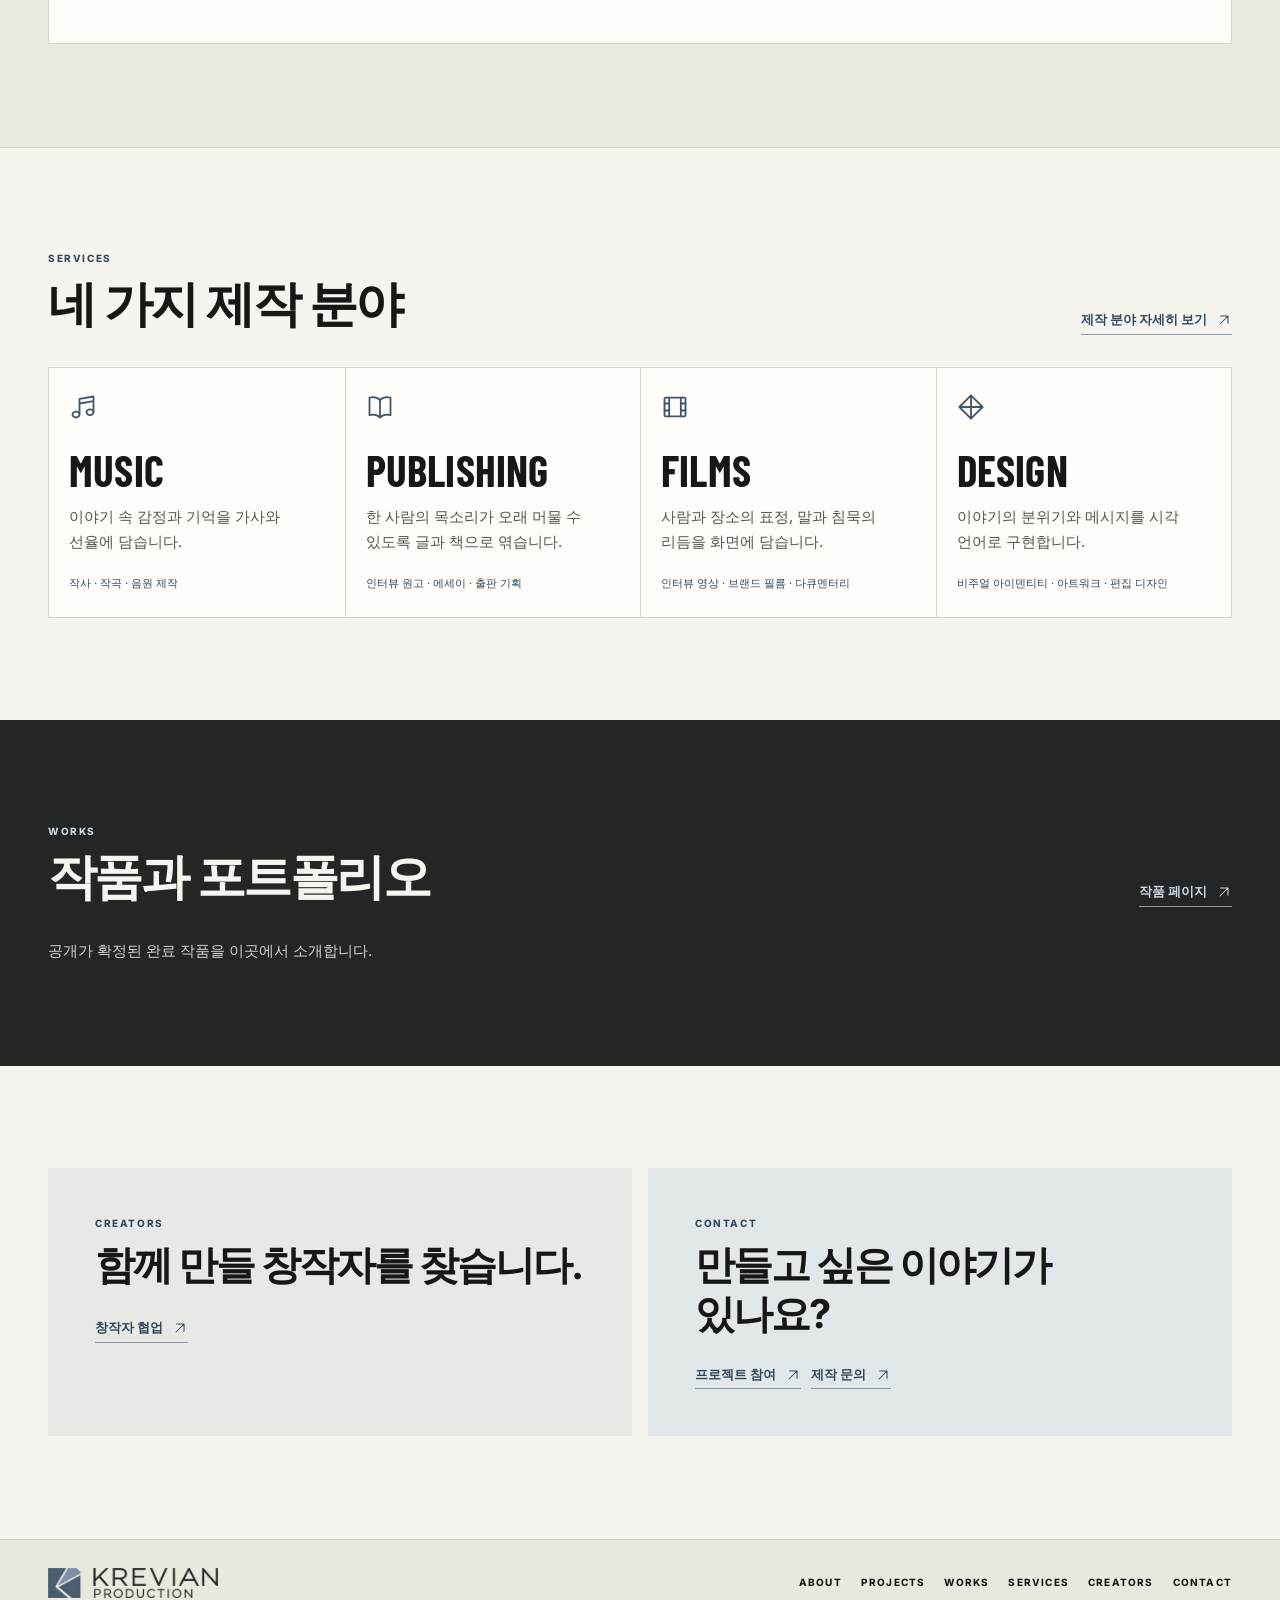
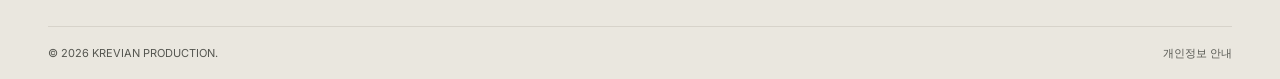
==== commit 043ee133: "Add Google Search Console site verification" ====
--- a/index.html
+++ b/index.html
@@ -1 +1 @@
-<!DOCTYPE html><html lang="ko"><head><meta charSet="utf-8"/><meta name="viewport" content="width=device-width, initial-scale=1"/><link rel="stylesheet" href="_next/static/css/a073b0831d847d06.css" data-precedence="next"/><meta name="description" content="실제 이야기를 음악, 출판, 영상, 디자인으로 만드는 크레비안 프로덕션."/><link rel="canonical" href="https://krevian-pd.art"/><meta property="og:title" content="KREVIAN PRODUCTION"/><meta property="og:description" content="Where Stories Become Creations."/><meta property="og:site_name" content="KREVIAN PRODUCTION"/><meta property="og:locale" content="ko_KR"/><meta property="og:image" content="https://krevian-pd.art/images/underpass.webp"/><meta property="og:image:width" content="1536"/><meta property="og:image:height" content="1024"/><meta property="og:type" content="website"/><meta name="twitter:card" content="summary_large_image"/><meta name="twitter:title" content="KREVIAN PRODUCTION"/><meta name="twitter:description" content="Where Stories Become Creations."/><meta name="twitter:image" content="https://krevian-pd.art/images/underpass.webp"/><meta name="twitter:image:width" content="1536"/><meta name="twitter:image:height" content="1024"/><link rel="icon" href="icon.png?07f0030065e5c765" type="image/png"/><title>KREVIAN PRODUCTION</title><meta name="naver-site-verification" content="f6e91b881ddd0055997c91430da2728e52274e86" /></head><body><div hidden=""><!--$--><!--/$--></div><a class="skip" href="#main">본문으로 건너뛰기</a><header class="header"><div class="head-inner"><a class="wordmark" aria-label="KREVIAN PRODUCTION 홈" href="./"><img alt="" loading="lazy" width="780" height="137" decoding="async" data-nimg="1" style="color:transparent" src="images/krevian-logo.webp"/></a><nav class="desktop-nav" aria-label="주 메뉴"><a aria-current="page" href="./">HOME</a><a href="about/">ABOUT</a><a href="projects/">PROJECTS</a><a href="works/">WORKS</a><a href="services/">SERVICES</a><a href="creators/">CREATORS</a></nav><a class="top-contact desktop-contact" href="contact/">CONTACT <svg width="14" height="14" viewBox="0 0 24 24" fill="none" stroke="currentColor" stroke-width="1.55" stroke-linecap="round" stroke-linejoin="round" aria-hidden="true"><path d="M6 18 18 6M7 6h11v11"></path></svg></a><details class="mobile-nav"><summary aria-label="메뉴 열기"><span></span><span></span></summary><nav aria-label="모바일 주 메뉴"><a aria-current="page" href="./">HOME</a><a href="about/">ABOUT</a><a href="projects/">PROJECTS</a><a href="works/">WORKS</a><a href="services/">SERVICES</a><a href="creators/">CREATORS</a><a href="contact/">CONTACT</a></nav></details></div></header><main id="main"><section class="hero"><div class="photo "><img alt="" decoding="async" data-nimg="fill" style="position:absolute;height:100%;width:100%;left:0;top:0;right:0;bottom:0;color:transparent" src="images/underpass.webp"/></div><div class="hero-shade"></div><div class="wrap hero-inner"><div class="hero-copy"><p class="eyebrow hero-kicker"><span></span> INDEPENDENT CREATIVE PRODUCTION</p><h1>KREVIAN<br/>PRODUCTION<span>.</span></h1><p class="slogan">Where Stories Become Creations.</p><p class="hero-korean">당신의 이야기가 하나의 작품이 되는 곳.</p><div class="button-row"><a class="button " href="projects/">진행 중인 프로젝트<svg width="18" height="18" viewBox="0 0 24 24" fill="none" stroke="currentColor" stroke-width="1.55" stroke-linecap="round" stroke-linejoin="round" aria-hidden="true"><path d="M6 18 18 6M7 6h11v11"></path></svg></a><a class="button outline" href="about/">크레비안 소개<svg width="18" height="18" viewBox="0 0 24 24" fill="none" stroke="currentColor" stroke-width="1.55" stroke-linecap="round" stroke-linejoin="round" aria-hidden="true"><path d="M6 18 18 6M7 6h11v11"></path></svg></a></div></div><div class="hero-bottom"><a href="#about-home" aria-label="브랜드 소개로 이동"><svg width="17" height="17" viewBox="0 0 24 24" fill="none" stroke="currentColor" stroke-width="1.55" stroke-linecap="round" stroke-linejoin="round" aria-hidden="true"><path d="M12 4v16m-5-5 5 5 5-5"></path></svg> SCROLL TO EXPLORE</a></div></div></section><section id="about-home" class="section wrap about-home"><p class="eyebrow ruled">ABOUT KREVIAN</p><h2>이야기를 듣고,<br/>작품으로 만듭니다.</h2><div><p>크레비안 프로덕션은 사람들의 일상과 경험, 꿈과 고민 속에서 새로운 가치를 발견하고, 이를 콘텐츠로 만들어가는 종합 콘텐츠 제작사입니다.</p><a class="text-link" href="about/">우리의 창작 방식 보기<!-- --> <svg width="16" height="16" viewBox="0 0 24 24" fill="none" stroke="currentColor" stroke-width="1.55" stroke-linecap="round" stroke-linejoin="round" aria-hidden="true"><path d="M6 18 18 6M7 6h11v11"></path></svg></a></div></section><section class="section projects-home"><div class="wrap"><div class="section-heading"><div><p class="eyebrow">OPEN PROJECTS</p><h2>진행 중인 프로젝트</h2></div><a class="text-link" href="projects/">전체 프로젝트<!-- --> <svg width="16" height="16" viewBox="0 0 24 24" fill="none" stroke="currentColor" stroke-width="1.55" stroke-linecap="round" stroke-linejoin="round" aria-hidden="true"><path d="M6 18 18 6M7 6h11v11"></path></svg></a></div><article class="project-card"><a class="project-image" aria-label="꿈꾸던 어른이 되었나요? 상세 보기" href="projects/dreamed-adult/"><div class="photo "><img alt="" loading="lazy" decoding="async" data-nimg="fill" style="position:absolute;height:100%;width:100%;left:0;top:0;right:0;bottom:0;color:transparent" src="images/dreamed-adult.webp"/></div><span class="image-status"><span class="status is-open"><i></i>모집 중</span></span></a><div class="project-copy"><span class="eyebrow">청년 인터뷰 및 공동 창작 프로젝트</span><h3><a href="projects/dreamed-adult/">꿈꾸던 어른이 되었나요?</a></h3><p>어릴 때 꿈꿨던 어른과 지금의 나. 대학생의 이야기를 듣습니다.</p><div class="project-meta"><span>참여 대상 <b>대학생</b></span><span>신청 대기</span></div><a class="text-link" href="projects/dreamed-adult/">프로젝트 상세 보기<!-- --> <svg width="16" height="16" viewBox="0 0 24 24" fill="none" stroke="currentColor" stroke-width="1.55" stroke-linecap="round" stroke-linejoin="round" aria-hidden="true"><path d="M6 18 18 6M7 6h11v11"></path></svg></a></div></article></div></section><section class="section wrap"><div class="section-heading"><div><p class="eyebrow">SERVICES</p><h2>네 가지 제작 분야</h2></div><a class="text-link" href="services/">제작 분야 자세히 보기<!-- --> <svg width="16" height="16" viewBox="0 0 24 24" fill="none" stroke="currentColor" stroke-width="1.55" stroke-linecap="round" stroke-linejoin="round" aria-hidden="true"><path d="M6 18 18 6M7 6h11v11"></path></svg></a></div><div class="discipline-grid"><article><svg width="28" height="28" viewBox="0 0 24 24" fill="none" stroke="currentColor" stroke-width="1.55" stroke-linecap="round" stroke-linejoin="round" aria-hidden="true"><path d="M9 18V5l12-2v13M9 9l12-2"></path><ellipse cx="6" cy="18.5" rx="3" ry="2.5"></ellipse><ellipse cx="18" cy="16.5" rx="3" ry="2.5"></ellipse></svg><h3>MUSIC</h3><p>이야기 속 감정과 기억을 가사와 선율에 담습니다.</p><small>작사 · 작곡 · 음원 제작</small></article><article><svg width="28" height="28" viewBox="0 0 24 24" fill="none" stroke="currentColor" stroke-width="1.55" stroke-linecap="round" stroke-linejoin="round" aria-hidden="true"><path d="M12 6c-2-2-5-3-9-2v15c4-1 7 0 9 2 2-2 5-3 9-2V4c-4-1-7 0-9 2Zm0 0v15"></path></svg><h3>PUBLISHING</h3><p>한 사람의 목소리가 오래 머물 수 있도록 글과 책으로 엮습니다.</p><small>인터뷰 원고 · 에세이 · 출판 기획</small></article><article><svg width="28" height="28" viewBox="0 0 24 24" fill="none" stroke="currentColor" stroke-width="1.55" stroke-linecap="round" stroke-linejoin="round" aria-hidden="true"><rect x="3" y="4" width="18" height="16" rx="1"></rect><path d="M7 4v16m10-16v16M3 9h4m-4 6h4m10-6h4m-4 6h4"></path></svg><h3>FILMS</h3><p>사람과 장소의 표정, 말과 침묵의 리듬을 화면에 담습니다.</p><small>인터뷰 영상 · 브랜드 필름 · 다큐멘터리</small></article><article><svg width="28" height="28" viewBox="0 0 24 24" fill="none" stroke="currentColor" stroke-width="1.55" stroke-linecap="round" stroke-linejoin="round" aria-hidden="true"><path d="m12 2 10 10-10 10L2 12l10-10Zm0 0v20M2 12h20"></path></svg><h3>DESIGN</h3><p>이야기의 분위기와 메시지를 시각 언어로 구현합니다.</p><small>비주얼 아이덴티티 · 아트워크 · 편집 디자인</small></article></div></section><section class="section works-home"><div class="wrap"><div class="section-heading"><div><p class="eyebrow">WORKS</p><h2>작품과 포트폴리오</h2></div><a class="text-link" href="works/">작품 페이지<!-- --> <svg width="16" height="16" viewBox="0 0 24 24" fill="none" stroke="currentColor" stroke-width="1.55" stroke-linecap="round" stroke-linejoin="round" aria-hidden="true"><path d="M6 18 18 6M7 6h11v11"></path></svg></a></div><p>공개가 확정된 완료 작품을 이곳에서 소개합니다.</p></div></section><section class="section wrap home-invitations"><article><p class="eyebrow">CREATORS</p><h2>함께 만들 창작자를 찾습니다.</h2><a class="text-link" href="creators/">창작자 협업<!-- --> <svg width="16" height="16" viewBox="0 0 24 24" fill="none" stroke="currentColor" stroke-width="1.55" stroke-linecap="round" stroke-linejoin="round" aria-hidden="true"><path d="M6 18 18 6M7 6h11v11"></path></svg></a></article><article><p class="eyebrow">CONTACT</p><h2>만들고 싶은 이야기가 있나요?</h2><div class="button-row"><a class="text-link" href="projects/">프로젝트 참여<!-- --> <svg width="16" height="16" viewBox="0 0 24 24" fill="none" stroke="currentColor" stroke-width="1.55" stroke-linecap="round" stroke-linejoin="round" aria-hidden="true"><path d="M6 18 18 6M7 6h11v11"></path></svg></a><a class="text-link" href="contact/">제작 문의<!-- --> <svg width="16" height="16" viewBox="0 0 24 24" fill="none" stroke="currentColor" stroke-width="1.55" stroke-linecap="round" stroke-linejoin="round" aria-hidden="true"><path d="M6 18 18 6M7 6h11v11"></path></svg></a></div></article></section></main><footer class="footer"><div class="wrap footer-main"><a class="wordmark" aria-label="KREVIAN PRODUCTION 홈" href="./"><img alt="" loading="lazy" width="780" height="137" decoding="async" data-nimg="1" style="color:transparent" src="images/krevian-logo.webp"/></a><nav aria-label="하단 메뉴"><a href="about/">ABOUT</a><a href="projects/">PROJECTS</a><a href="works/">WORKS</a><a href="services/">SERVICES</a><a href="creators/">CREATORS</a><a href="contact/">CONTACT</a></nav></div><div class="wrap footer-base"><span>© <!-- -->2026<!-- --> KREVIAN PRODUCTION.</span><a href="privacy/">개인정보 안내</a></div></footer><!--$--><!--/$--></body></html>+<!DOCTYPE html><html lang="ko"><head><meta charSet="utf-8"/><meta name="viewport" content="width=device-width, initial-scale=1"/><link rel="stylesheet" href="_next/static/css/a073b0831d847d06.css" data-precedence="next"/><meta name="description" content="실제 이야기를 음악, 출판, 영상, 디자인으로 만드는 크레비안 프로덕션."/><link rel="canonical" href="https://krevian-pd.art"/><meta property="og:title" content="KREVIAN PRODUCTION"/><meta property="og:description" content="Where Stories Become Creations."/><meta property="og:site_name" content="KREVIAN PRODUCTION"/><meta property="og:locale" content="ko_KR"/><meta property="og:image" content="https://krevian-pd.art/images/underpass.webp"/><meta property="og:image:width" content="1536"/><meta property="og:image:height" content="1024"/><meta property="og:type" content="website"/><meta name="twitter:card" content="summary_large_image"/><meta name="twitter:title" content="KREVIAN PRODUCTION"/><meta name="twitter:description" content="Where Stories Become Creations."/><meta name="twitter:image" content="https://krevian-pd.art/images/underpass.webp"/><meta name="twitter:image:width" content="1536"/><meta name="twitter:image:height" content="1024"/><link rel="icon" href="icon.png?07f0030065e5c765" type="image/png"/><title>KREVIAN PRODUCTION</title><meta name="naver-site-verification" content="f6e91b881ddd0055997c91430da2728e52274e86" /><meta name="google-site-verification" content="pJuSFLHGsSRSgvp0l23GIhP0J8r2oN1fy8HzkA71kTw" /></head><body><div hidden=""><!--$--><!--/$--></div><a class="skip" href="#main">본문으로 건너뛰기</a><header class="header"><div class="head-inner"><a class="wordmark" aria-label="KREVIAN PRODUCTION 홈" href="./"><img alt="" loading="lazy" width="780" height="137" decoding="async" data-nimg="1" style="color:transparent" src="images/krevian-logo.webp"/></a><nav class="desktop-nav" aria-label="주 메뉴"><a aria-current="page" href="./">HOME</a><a href="about/">ABOUT</a><a href="projects/">PROJECTS</a><a href="works/">WORKS</a><a href="services/">SERVICES</a><a href="creators/">CREATORS</a></nav><a class="top-contact desktop-contact" href="contact/">CONTACT <svg width="14" height="14" viewBox="0 0 24 24" fill="none" stroke="currentColor" stroke-width="1.55" stroke-linecap="round" stroke-linejoin="round" aria-hidden="true"><path d="M6 18 18 6M7 6h11v11"></path></svg></a><details class="mobile-nav"><summary aria-label="메뉴 열기"><span></span><span></span></summary><nav aria-label="모바일 주 메뉴"><a aria-current="page" href="./">HOME</a><a href="about/">ABOUT</a><a href="projects/">PROJECTS</a><a href="works/">WORKS</a><a href="services/">SERVICES</a><a href="creators/">CREATORS</a><a href="contact/">CONTACT</a></nav></details></div></header><main id="main"><section class="hero"><div class="photo "><img alt="" decoding="async" data-nimg="fill" style="position:absolute;height:100%;width:100%;left:0;top:0;right:0;bottom:0;color:transparent" src="images/underpass.webp"/></div><div class="hero-shade"></div><div class="wrap hero-inner"><div class="hero-copy"><p class="eyebrow hero-kicker"><span></span> INDEPENDENT CREATIVE PRODUCTION</p><h1>KREVIAN<br/>PRODUCTION<span>.</span></h1><p class="slogan">Where Stories Become Creations.</p><p class="hero-korean">당신의 이야기가 하나의 작품이 되는 곳.</p><div class="button-row"><a class="button " href="projects/">진행 중인 프로젝트<svg width="18" height="18" viewBox="0 0 24 24" fill="none" stroke="currentColor" stroke-width="1.55" stroke-linecap="round" stroke-linejoin="round" aria-hidden="true"><path d="M6 18 18 6M7 6h11v11"></path></svg></a><a class="button outline" href="about/">크레비안 소개<svg width="18" height="18" viewBox="0 0 24 24" fill="none" stroke="currentColor" stroke-width="1.55" stroke-linecap="round" stroke-linejoin="round" aria-hidden="true"><path d="M6 18 18 6M7 6h11v11"></path></svg></a></div></div><div class="hero-bottom"><a href="#about-home" aria-label="브랜드 소개로 이동"><svg width="17" height="17" viewBox="0 0 24 24" fill="none" stroke="currentColor" stroke-width="1.55" stroke-linecap="round" stroke-linejoin="round" aria-hidden="true"><path d="M12 4v16m-5-5 5 5 5-5"></path></svg> SCROLL TO EXPLORE</a></div></div></section><section id="about-home" class="section wrap about-home"><p class="eyebrow ruled">ABOUT KREVIAN</p><h2>이야기를 듣고,<br/>작품으로 만듭니다.</h2><div><p>크레비안 프로덕션은 사람들의 일상과 경험, 꿈과 고민 속에서 새로운 가치를 발견하고, 이를 콘텐츠로 만들어가는 종합 콘텐츠 제작사입니다.</p><a class="text-link" href="about/">우리의 창작 방식 보기<!-- --> <svg width="16" height="16" viewBox="0 0 24 24" fill="none" stroke="currentColor" stroke-width="1.55" stroke-linecap="round" stroke-linejoin="round" aria-hidden="true"><path d="M6 18 18 6M7 6h11v11"></path></svg></a></div></section><section class="section projects-home"><div class="wrap"><div class="section-heading"><div><p class="eyebrow">OPEN PROJECTS</p><h2>진행 중인 프로젝트</h2></div><a class="text-link" href="projects/">전체 프로젝트<!-- --> <svg width="16" height="16" viewBox="0 0 24 24" fill="none" stroke="currentColor" stroke-width="1.55" stroke-linecap="round" stroke-linejoin="round" aria-hidden="true"><path d="M6 18 18 6M7 6h11v11"></path></svg></a></div><article class="project-card"><a class="project-image" aria-label="꿈꾸던 어른이 되었나요? 상세 보기" href="projects/dreamed-adult/"><div class="photo "><img alt="" loading="lazy" decoding="async" data-nimg="fill" style="position:absolute;height:100%;width:100%;left:0;top:0;right:0;bottom:0;color:transparent" src="images/dreamed-adult.webp"/></div><span class="image-status"><span class="status is-open"><i></i>모집 중</span></span></a><div class="project-copy"><span class="eyebrow">청년 인터뷰 및 공동 창작 프로젝트</span><h3><a href="projects/dreamed-adult/">꿈꾸던 어른이 되었나요?</a></h3><p>어릴 때 꿈꿨던 어른과 지금의 나. 대학생의 이야기를 듣습니다.</p><div class="project-meta"><span>참여 대상 <b>대학생</b></span><span>신청 대기</span></div><a class="text-link" href="projects/dreamed-adult/">프로젝트 상세 보기<!-- --> <svg width="16" height="16" viewBox="0 0 24 24" fill="none" stroke="currentColor" stroke-width="1.55" stroke-linecap="round" stroke-linejoin="round" aria-hidden="true"><path d="M6 18 18 6M7 6h11v11"></path></svg></a></div></article></div></section><section class="section wrap"><div class="section-heading"><div><p class="eyebrow">SERVICES</p><h2>네 가지 제작 분야</h2></div><a class="text-link" href="services/">제작 분야 자세히 보기<!-- --> <svg width="16" height="16" viewBox="0 0 24 24" fill="none" stroke="currentColor" stroke-width="1.55" stroke-linecap="round" stroke-linejoin="round" aria-hidden="true"><path d="M6 18 18 6M7 6h11v11"></path></svg></a></div><div class="discipline-grid"><article><svg width="28" height="28" viewBox="0 0 24 24" fill="none" stroke="currentColor" stroke-width="1.55" stroke-linecap="round" stroke-linejoin="round" aria-hidden="true"><path d="M9 18V5l12-2v13M9 9l12-2"></path><ellipse cx="6" cy="18.5" rx="3" ry="2.5"></ellipse><ellipse cx="18" cy="16.5" rx="3" ry="2.5"></ellipse></svg><h3>MUSIC</h3><p>이야기 속 감정과 기억을 가사와 선율에 담습니다.</p><small>작사 · 작곡 · 음원 제작</small></article><article><svg width="28" height="28" viewBox="0 0 24 24" fill="none" stroke="currentColor" stroke-width="1.55" stroke-linecap="round" stroke-linejoin="round" aria-hidden="true"><path d="M12 6c-2-2-5-3-9-2v15c4-1 7 0 9 2 2-2 5-3 9-2V4c-4-1-7 0-9 2Zm0 0v15"></path></svg><h3>PUBLISHING</h3><p>한 사람의 목소리가 오래 머물 수 있도록 글과 책으로 엮습니다.</p><small>인터뷰 원고 · 에세이 · 출판 기획</small></article><article><svg width="28" height="28" viewBox="0 0 24 24" fill="none" stroke="currentColor" stroke-width="1.55" stroke-linecap="round" stroke-linejoin="round" aria-hidden="true"><rect x="3" y="4" width="18" height="16" rx="1"></rect><path d="M7 4v16m10-16v16M3 9h4m-4 6h4m10-6h4m-4 6h4"></path></svg><h3>FILMS</h3><p>사람과 장소의 표정, 말과 침묵의 리듬을 화면에 담습니다.</p><small>인터뷰 영상 · 브랜드 필름 · 다큐멘터리</small></article><article><svg width="28" height="28" viewBox="0 0 24 24" fill="none" stroke="currentColor" stroke-width="1.55" stroke-linecap="round" stroke-linejoin="round" aria-hidden="true"><path d="m12 2 10 10-10 10L2 12l10-10Zm0 0v20M2 12h20"></path></svg><h3>DESIGN</h3><p>이야기의 분위기와 메시지를 시각 언어로 구현합니다.</p><small>비주얼 아이덴티티 · 아트워크 · 편집 디자인</small></article></div></section><section class="section works-home"><div class="wrap"><div class="section-heading"><div><p class="eyebrow">WORKS</p><h2>작품과 포트폴리오</h2></div><a class="text-link" href="works/">작품 페이지<!-- --> <svg width="16" height="16" viewBox="0 0 24 24" fill="none" stroke="currentColor" stroke-width="1.55" stroke-linecap="round" stroke-linejoin="round" aria-hidden="true"><path d="M6 18 18 6M7 6h11v11"></path></svg></a></div><p>공개가 확정된 완료 작품을 이곳에서 소개합니다.</p></div></section><section class="section wrap home-invitations"><article><p class="eyebrow">CREATORS</p><h2>함께 만들 창작자를 찾습니다.</h2><a class="text-link" href="creators/">창작자 협업<!-- --> <svg width="16" height="16" viewBox="0 0 24 24" fill="none" stroke="currentColor" stroke-width="1.55" stroke-linecap="round" stroke-linejoin="round" aria-hidden="true"><path d="M6 18 18 6M7 6h11v11"></path></svg></a></article><article><p class="eyebrow">CONTACT</p><h2>만들고 싶은 이야기가 있나요?</h2><div class="button-row"><a class="text-link" href="projects/">프로젝트 참여<!-- --> <svg width="16" height="16" viewBox="0 0 24 24" fill="none" stroke="currentColor" stroke-width="1.55" stroke-linecap="round" stroke-linejoin="round" aria-hidden="true"><path d="M6 18 18 6M7 6h11v11"></path></svg></a><a class="text-link" href="contact/">제작 문의<!-- --> <svg width="16" height="16" viewBox="0 0 24 24" fill="none" stroke="currentColor" stroke-width="1.55" stroke-linecap="round" stroke-linejoin="round" aria-hidden="true"><path d="M6 18 18 6M7 6h11v11"></path></svg></a></div></article></section></main><footer class="footer"><div class="wrap footer-main"><a class="wordmark" aria-label="KREVIAN PRODUCTION 홈" href="./"><img alt="" loading="lazy" width="780" height="137" decoding="async" data-nimg="1" style="color:transparent" src="images/krevian-logo.webp"/></a><nav aria-label="하단 메뉴"><a href="about/">ABOUT</a><a href="projects/">PROJECTS</a><a href="works/">WORKS</a><a href="services/">SERVICES</a><a href="creators/">CREATORS</a><a href="contact/">CONTACT</a></nav></div><div class="wrap footer-base"><span>© <!-- -->2026<!-- --> KREVIAN PRODUCTION.</span><a href="privacy/">개인정보 안내</a></div></footer><!--$--><!--/$--></body></html>
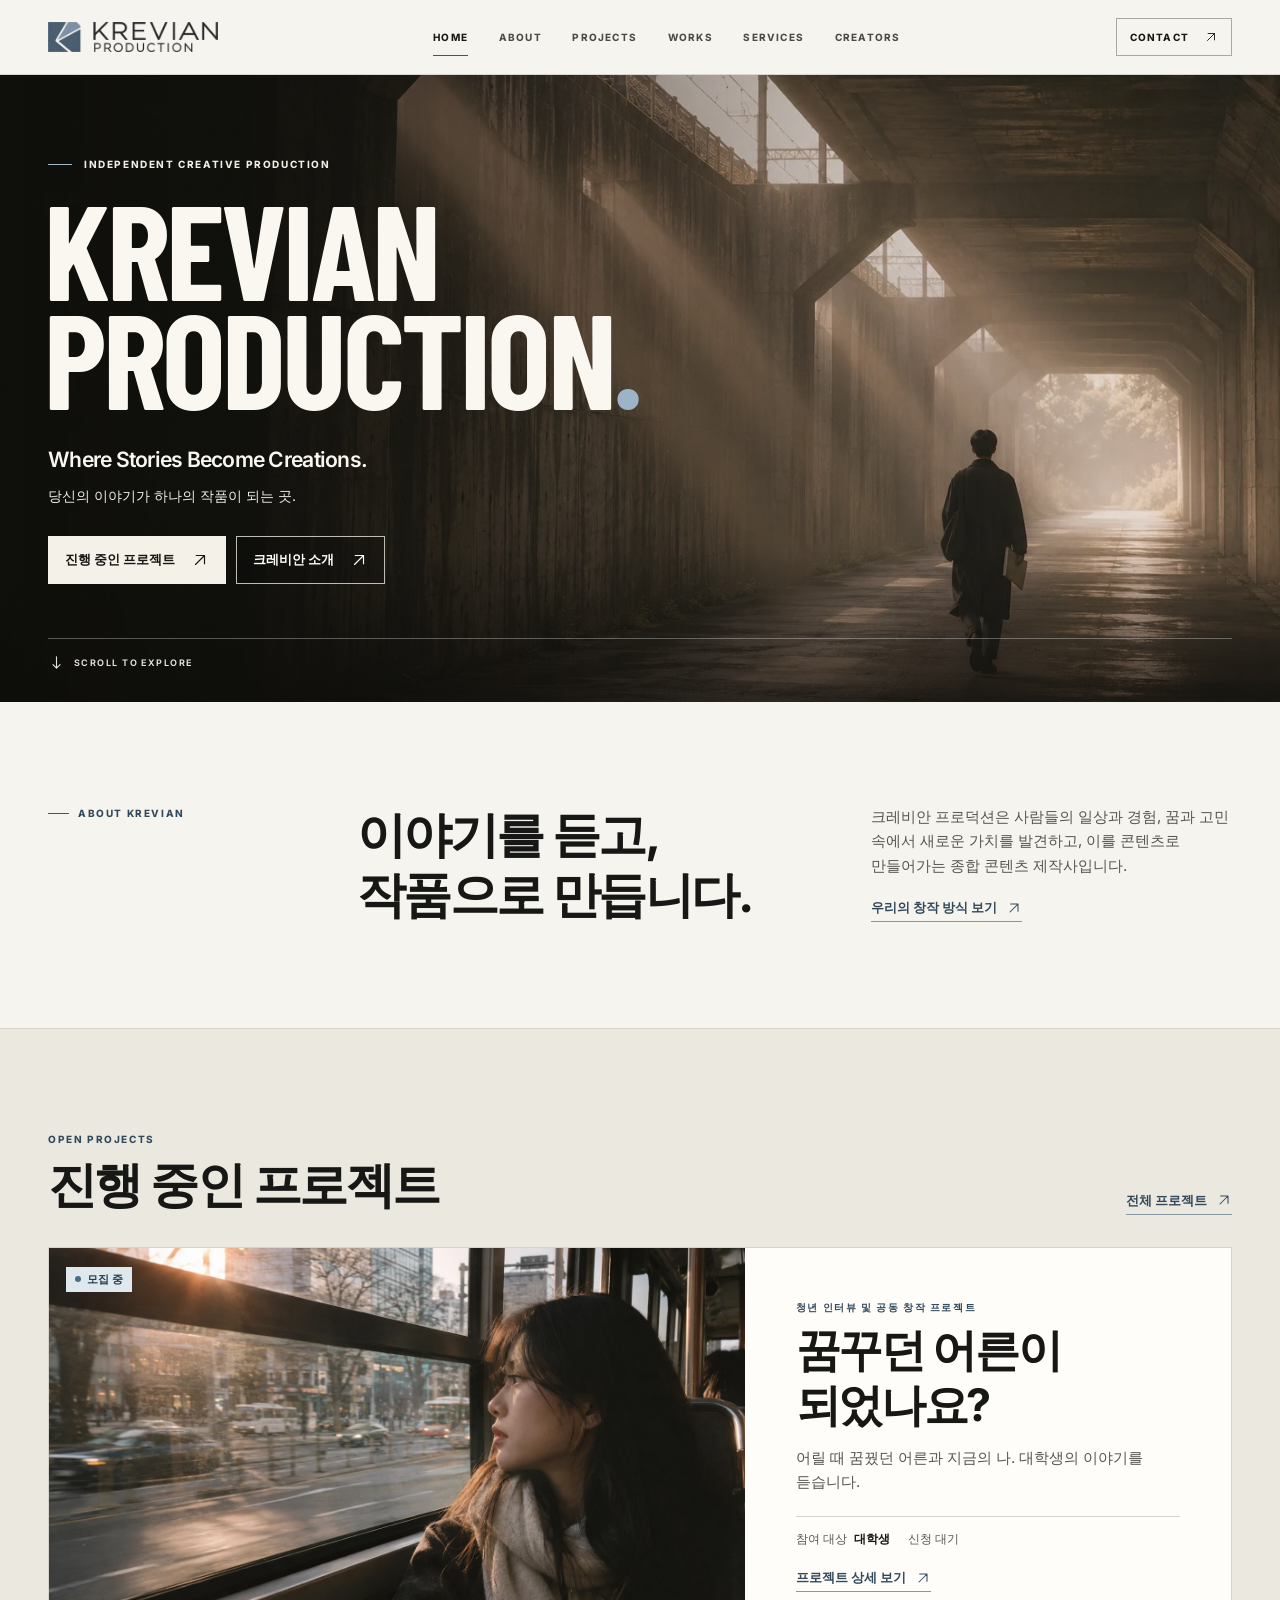
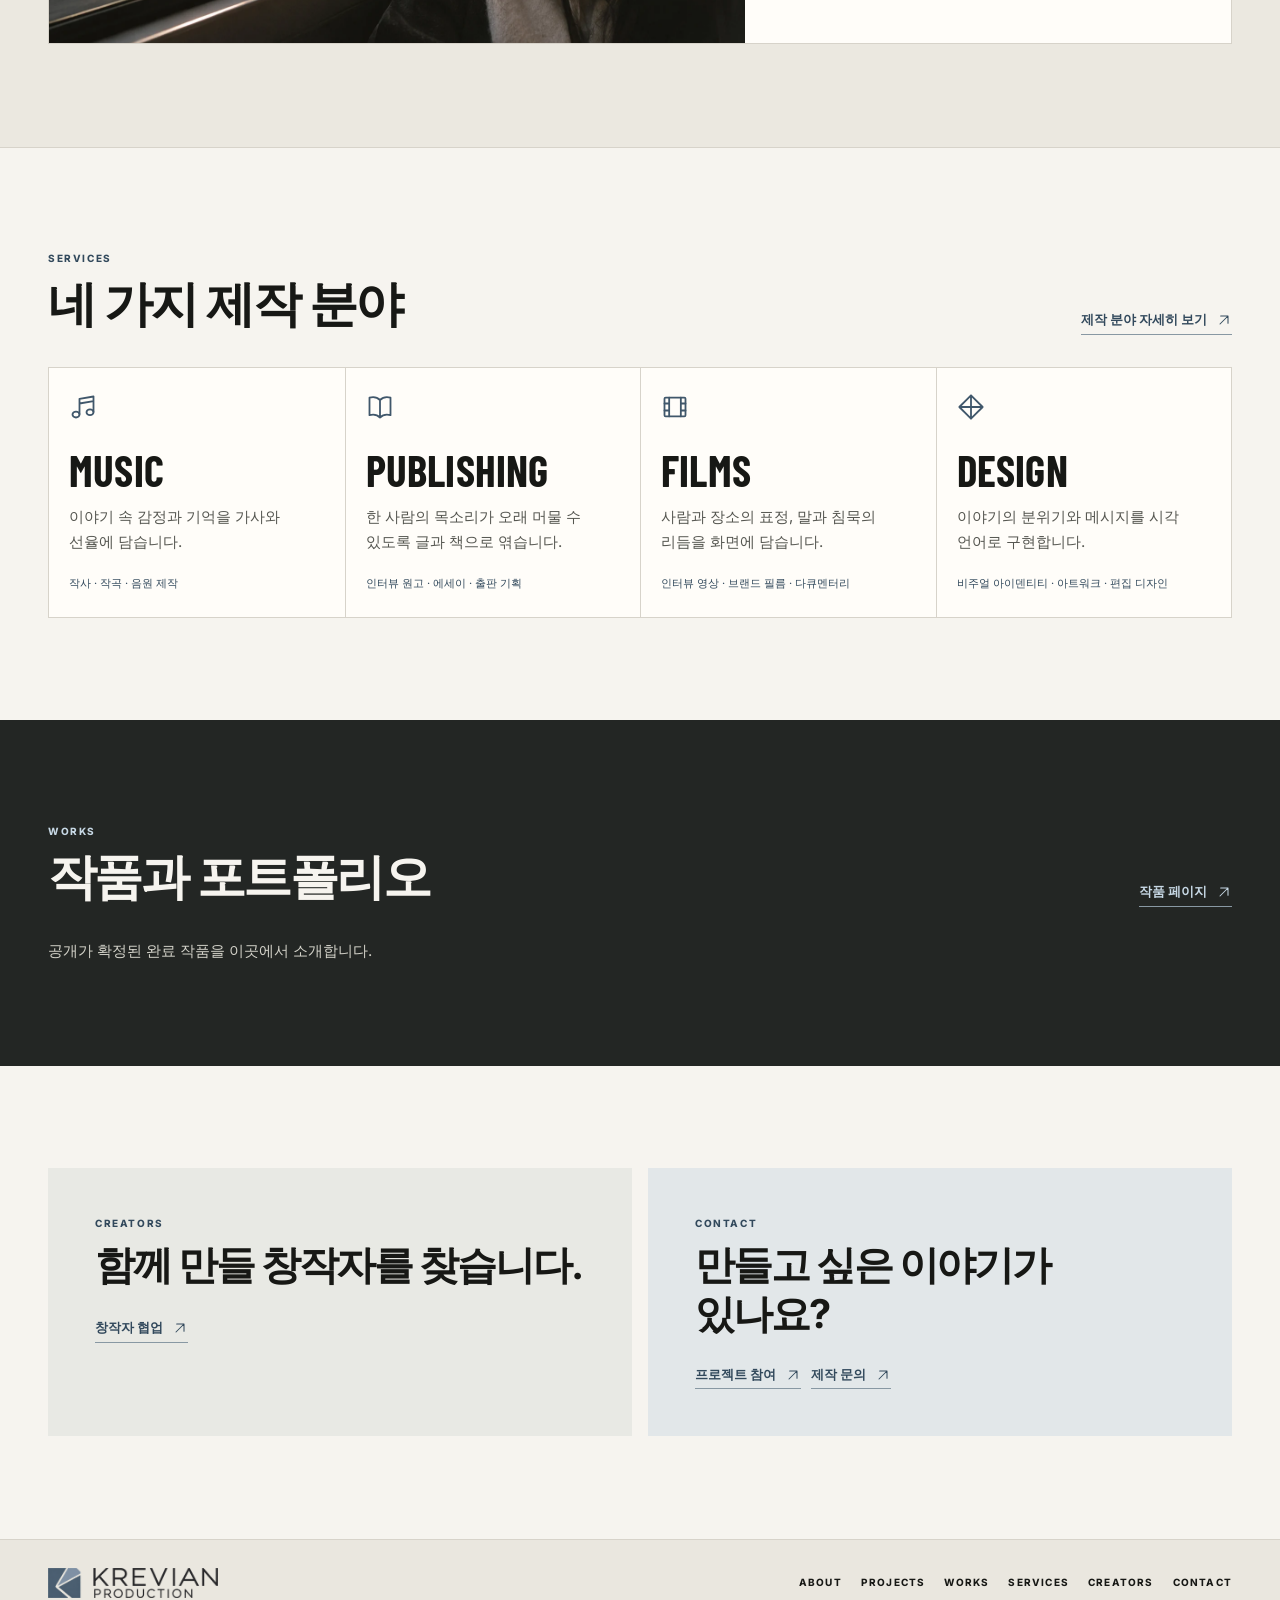
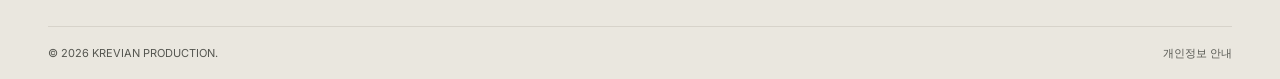
==== commit 45f672de: "Show the official company introduction in link previews" ====
--- a/index.html
+++ b/index.html
@@ -1 +1 @@
-<!DOCTYPE html><html lang="ko"><head><meta charSet="utf-8"/><meta name="viewport" content="width=device-width, initial-scale=1"/><link rel="stylesheet" href="_next/static/css/a073b0831d847d06.css" data-precedence="next"/><meta name="description" content="실제 이야기를 음악, 출판, 영상, 디자인으로 만드는 크레비안 프로덕션."/><link rel="canonical" href="https://krevian-pd.art"/><meta property="og:title" content="KREVIAN PRODUCTION"/><meta property="og:description" content="Where Stories Become Creations."/><meta property="og:site_name" content="KREVIAN PRODUCTION"/><meta property="og:locale" content="ko_KR"/><meta property="og:image" content="https://krevian-pd.art/images/underpass.webp"/><meta property="og:image:width" content="1536"/><meta property="og:image:height" content="1024"/><meta property="og:type" content="website"/><meta name="twitter:card" content="summary_large_image"/><meta name="twitter:title" content="KREVIAN PRODUCTION"/><meta name="twitter:description" content="Where Stories Become Creations."/><meta name="twitter:image" content="https://krevian-pd.art/images/underpass.webp"/><meta name="twitter:image:width" content="1536"/><meta name="twitter:image:height" content="1024"/><link rel="icon" href="icon.png?07f0030065e5c765" type="image/png"/><title>KREVIAN PRODUCTION</title><meta name="naver-site-verification" content="f6e91b881ddd0055997c91430da2728e52274e86" /><meta name="google-site-verification" content="pJuSFLHGsSRSgvp0l23GIhP0J8r2oN1fy8HzkA71kTw" /></head><body><div hidden=""><!--$--><!--/$--></div><a class="skip" href="#main">본문으로 건너뛰기</a><header class="header"><div class="head-inner"><a class="wordmark" aria-label="KREVIAN PRODUCTION 홈" href="./"><img alt="" loading="lazy" width="780" height="137" decoding="async" data-nimg="1" style="color:transparent" src="images/krevian-logo.webp"/></a><nav class="desktop-nav" aria-label="주 메뉴"><a aria-current="page" href="./">HOME</a><a href="about/">ABOUT</a><a href="projects/">PROJECTS</a><a href="works/">WORKS</a><a href="services/">SERVICES</a><a href="creators/">CREATORS</a></nav><a class="top-contact desktop-contact" href="contact/">CONTACT <svg width="14" height="14" viewBox="0 0 24 24" fill="none" stroke="currentColor" stroke-width="1.55" stroke-linecap="round" stroke-linejoin="round" aria-hidden="true"><path d="M6 18 18 6M7 6h11v11"></path></svg></a><details class="mobile-nav"><summary aria-label="메뉴 열기"><span></span><span></span></summary><nav aria-label="모바일 주 메뉴"><a aria-current="page" href="./">HOME</a><a href="about/">ABOUT</a><a href="projects/">PROJECTS</a><a href="works/">WORKS</a><a href="services/">SERVICES</a><a href="creators/">CREATORS</a><a href="contact/">CONTACT</a></nav></details></div></header><main id="main"><section class="hero"><div class="photo "><img alt="" decoding="async" data-nimg="fill" style="position:absolute;height:100%;width:100%;left:0;top:0;right:0;bottom:0;color:transparent" src="images/underpass.webp"/></div><div class="hero-shade"></div><div class="wrap hero-inner"><div class="hero-copy"><p class="eyebrow hero-kicker"><span></span> INDEPENDENT CREATIVE PRODUCTION</p><h1>KREVIAN<br/>PRODUCTION<span>.</span></h1><p class="slogan">Where Stories Become Creations.</p><p class="hero-korean">당신의 이야기가 하나의 작품이 되는 곳.</p><div class="button-row"><a class="button " href="projects/">진행 중인 프로젝트<svg width="18" height="18" viewBox="0 0 24 24" fill="none" stroke="currentColor" stroke-width="1.55" stroke-linecap="round" stroke-linejoin="round" aria-hidden="true"><path d="M6 18 18 6M7 6h11v11"></path></svg></a><a class="button outline" href="about/">크레비안 소개<svg width="18" height="18" viewBox="0 0 24 24" fill="none" stroke="currentColor" stroke-width="1.55" stroke-linecap="round" stroke-linejoin="round" aria-hidden="true"><path d="M6 18 18 6M7 6h11v11"></path></svg></a></div></div><div class="hero-bottom"><a href="#about-home" aria-label="브랜드 소개로 이동"><svg width="17" height="17" viewBox="0 0 24 24" fill="none" stroke="currentColor" stroke-width="1.55" stroke-linecap="round" stroke-linejoin="round" aria-hidden="true"><path d="M12 4v16m-5-5 5 5 5-5"></path></svg> SCROLL TO EXPLORE</a></div></div></section><section id="about-home" class="section wrap about-home"><p class="eyebrow ruled">ABOUT KREVIAN</p><h2>이야기를 듣고,<br/>작품으로 만듭니다.</h2><div><p>크레비안 프로덕션은 사람들의 일상과 경험, 꿈과 고민 속에서 새로운 가치를 발견하고, 이를 콘텐츠로 만들어가는 종합 콘텐츠 제작사입니다.</p><a class="text-link" href="about/">우리의 창작 방식 보기<!-- --> <svg width="16" height="16" viewBox="0 0 24 24" fill="none" stroke="currentColor" stroke-width="1.55" stroke-linecap="round" stroke-linejoin="round" aria-hidden="true"><path d="M6 18 18 6M7 6h11v11"></path></svg></a></div></section><section class="section projects-home"><div class="wrap"><div class="section-heading"><div><p class="eyebrow">OPEN PROJECTS</p><h2>진행 중인 프로젝트</h2></div><a class="text-link" href="projects/">전체 프로젝트<!-- --> <svg width="16" height="16" viewBox="0 0 24 24" fill="none" stroke="currentColor" stroke-width="1.55" stroke-linecap="round" stroke-linejoin="round" aria-hidden="true"><path d="M6 18 18 6M7 6h11v11"></path></svg></a></div><article class="project-card"><a class="project-image" aria-label="꿈꾸던 어른이 되었나요? 상세 보기" href="projects/dreamed-adult/"><div class="photo "><img alt="" loading="lazy" decoding="async" data-nimg="fill" style="position:absolute;height:100%;width:100%;left:0;top:0;right:0;bottom:0;color:transparent" src="images/dreamed-adult.webp"/></div><span class="image-status"><span class="status is-open"><i></i>모집 중</span></span></a><div class="project-copy"><span class="eyebrow">청년 인터뷰 및 공동 창작 프로젝트</span><h3><a href="projects/dreamed-adult/">꿈꾸던 어른이 되었나요?</a></h3><p>어릴 때 꿈꿨던 어른과 지금의 나. 대학생의 이야기를 듣습니다.</p><div class="project-meta"><span>참여 대상 <b>대학생</b></span><span>신청 대기</span></div><a class="text-link" href="projects/dreamed-adult/">프로젝트 상세 보기<!-- --> <svg width="16" height="16" viewBox="0 0 24 24" fill="none" stroke="currentColor" stroke-width="1.55" stroke-linecap="round" stroke-linejoin="round" aria-hidden="true"><path d="M6 18 18 6M7 6h11v11"></path></svg></a></div></article></div></section><section class="section wrap"><div class="section-heading"><div><p class="eyebrow">SERVICES</p><h2>네 가지 제작 분야</h2></div><a class="text-link" href="services/">제작 분야 자세히 보기<!-- --> <svg width="16" height="16" viewBox="0 0 24 24" fill="none" stroke="currentColor" stroke-width="1.55" stroke-linecap="round" stroke-linejoin="round" aria-hidden="true"><path d="M6 18 18 6M7 6h11v11"></path></svg></a></div><div class="discipline-grid"><article><svg width="28" height="28" viewBox="0 0 24 24" fill="none" stroke="currentColor" stroke-width="1.55" stroke-linecap="round" stroke-linejoin="round" aria-hidden="true"><path d="M9 18V5l12-2v13M9 9l12-2"></path><ellipse cx="6" cy="18.5" rx="3" ry="2.5"></ellipse><ellipse cx="18" cy="16.5" rx="3" ry="2.5"></ellipse></svg><h3>MUSIC</h3><p>이야기 속 감정과 기억을 가사와 선율에 담습니다.</p><small>작사 · 작곡 · 음원 제작</small></article><article><svg width="28" height="28" viewBox="0 0 24 24" fill="none" stroke="currentColor" stroke-width="1.55" stroke-linecap="round" stroke-linejoin="round" aria-hidden="true"><path d="M12 6c-2-2-5-3-9-2v15c4-1 7 0 9 2 2-2 5-3 9-2V4c-4-1-7 0-9 2Zm0 0v15"></path></svg><h3>PUBLISHING</h3><p>한 사람의 목소리가 오래 머물 수 있도록 글과 책으로 엮습니다.</p><small>인터뷰 원고 · 에세이 · 출판 기획</small></article><article><svg width="28" height="28" viewBox="0 0 24 24" fill="none" stroke="currentColor" stroke-width="1.55" stroke-linecap="round" stroke-linejoin="round" aria-hidden="true"><rect x="3" y="4" width="18" height="16" rx="1"></rect><path d="M7 4v16m10-16v16M3 9h4m-4 6h4m10-6h4m-4 6h4"></path></svg><h3>FILMS</h3><p>사람과 장소의 표정, 말과 침묵의 리듬을 화면에 담습니다.</p><small>인터뷰 영상 · 브랜드 필름 · 다큐멘터리</small></article><article><svg width="28" height="28" viewBox="0 0 24 24" fill="none" stroke="currentColor" stroke-width="1.55" stroke-linecap="round" stroke-linejoin="round" aria-hidden="true"><path d="m12 2 10 10-10 10L2 12l10-10Zm0 0v20M2 12h20"></path></svg><h3>DESIGN</h3><p>이야기의 분위기와 메시지를 시각 언어로 구현합니다.</p><small>비주얼 아이덴티티 · 아트워크 · 편집 디자인</small></article></div></section><section class="section works-home"><div class="wrap"><div class="section-heading"><div><p class="eyebrow">WORKS</p><h2>작품과 포트폴리오</h2></div><a class="text-link" href="works/">작품 페이지<!-- --> <svg width="16" height="16" viewBox="0 0 24 24" fill="none" stroke="currentColor" stroke-width="1.55" stroke-linecap="round" stroke-linejoin="round" aria-hidden="true"><path d="M6 18 18 6M7 6h11v11"></path></svg></a></div><p>공개가 확정된 완료 작품을 이곳에서 소개합니다.</p></div></section><section class="section wrap home-invitations"><article><p class="eyebrow">CREATORS</p><h2>함께 만들 창작자를 찾습니다.</h2><a class="text-link" href="creators/">창작자 협업<!-- --> <svg width="16" height="16" viewBox="0 0 24 24" fill="none" stroke="currentColor" stroke-width="1.55" stroke-linecap="round" stroke-linejoin="round" aria-hidden="true"><path d="M6 18 18 6M7 6h11v11"></path></svg></a></article><article><p class="eyebrow">CONTACT</p><h2>만들고 싶은 이야기가 있나요?</h2><div class="button-row"><a class="text-link" href="projects/">프로젝트 참여<!-- --> <svg width="16" height="16" viewBox="0 0 24 24" fill="none" stroke="currentColor" stroke-width="1.55" stroke-linecap="round" stroke-linejoin="round" aria-hidden="true"><path d="M6 18 18 6M7 6h11v11"></path></svg></a><a class="text-link" href="contact/">제작 문의<!-- --> <svg width="16" height="16" viewBox="0 0 24 24" fill="none" stroke="currentColor" stroke-width="1.55" stroke-linecap="round" stroke-linejoin="round" aria-hidden="true"><path d="M6 18 18 6M7 6h11v11"></path></svg></a></div></article></section></main><footer class="footer"><div class="wrap footer-main"><a class="wordmark" aria-label="KREVIAN PRODUCTION 홈" href="./"><img alt="" loading="lazy" width="780" height="137" decoding="async" data-nimg="1" style="color:transparent" src="images/krevian-logo.webp"/></a><nav aria-label="하단 메뉴"><a href="about/">ABOUT</a><a href="projects/">PROJECTS</a><a href="works/">WORKS</a><a href="services/">SERVICES</a><a href="creators/">CREATORS</a><a href="contact/">CONTACT</a></nav></div><div class="wrap footer-base"><span>© <!-- -->2026<!-- --> KREVIAN PRODUCTION.</span><a href="privacy/">개인정보 안내</a></div></footer><!--$--><!--/$--></body></html>+<!DOCTYPE html><html lang="ko"><head><meta charSet="utf-8"/><meta name="viewport" content="width=device-width, initial-scale=1"/><link rel="stylesheet" href="_next/static/css/a073b0831d847d06.css" data-precedence="next"/><meta name="description" content="크레비안 프로덕션은 사람들의 일상과 경험, 꿈과 고민 속에서 새로운 가치를 발견하고, 이를 콘텐츠로 만들어가는 종합 콘텐츠 제작사입니다."/><link rel="canonical" href="https://krevian-pd.art"/><meta property="og:title" content="KREVIAN PRODUCTION"/><meta property="og:description" content="크레비안 프로덕션은 사람들의 일상과 경험, 꿈과 고민 속에서 새로운 가치를 발견하고, 이를 콘텐츠로 만들어가는 종합 콘텐츠 제작사입니다."/><meta property="og:site_name" content="KREVIAN PRODUCTION"/><meta property="og:locale" content="ko_KR"/><meta property="og:image" content="https://krevian-pd.art/images/underpass.webp"/><meta property="og:image:width" content="1536"/><meta property="og:image:height" content="1024"/><meta property="og:type" content="website"/><meta name="twitter:card" content="summary_large_image"/><meta name="twitter:title" content="KREVIAN PRODUCTION"/><meta name="twitter:description" content="크레비안 프로덕션은 사람들의 일상과 경험, 꿈과 고민 속에서 새로운 가치를 발견하고, 이를 콘텐츠로 만들어가는 종합 콘텐츠 제작사입니다."/><meta name="twitter:image" content="https://krevian-pd.art/images/underpass.webp"/><meta name="twitter:image:width" content="1536"/><meta name="twitter:image:height" content="1024"/><link rel="icon" href="icon.png?07f0030065e5c765" type="image/png"/><title>KREVIAN PRODUCTION</title><meta name="naver-site-verification" content="f6e91b881ddd0055997c91430da2728e52274e86" /><meta name="google-site-verification" content="pJuSFLHGsSRSgvp0l23GIhP0J8r2oN1fy8HzkA71kTw" /></head><body><div hidden=""><!--$--><!--/$--></div><a class="skip" href="#main">본문으로 건너뛰기</a><header class="header"><div class="head-inner"><a class="wordmark" aria-label="KREVIAN PRODUCTION 홈" href="./"><img alt="" loading="lazy" width="780" height="137" decoding="async" data-nimg="1" style="color:transparent" src="images/krevian-logo.webp"/></a><nav class="desktop-nav" aria-label="주 메뉴"><a aria-current="page" href="./">HOME</a><a href="about/">ABOUT</a><a href="projects/">PROJECTS</a><a href="works/">WORKS</a><a href="services/">SERVICES</a><a href="creators/">CREATORS</a></nav><a class="top-contact desktop-contact" href="contact/">CONTACT <svg width="14" height="14" viewBox="0 0 24 24" fill="none" stroke="currentColor" stroke-width="1.55" stroke-linecap="round" stroke-linejoin="round" aria-hidden="true"><path d="M6 18 18 6M7 6h11v11"></path></svg></a><details class="mobile-nav"><summary aria-label="메뉴 열기"><span></span><span></span></summary><nav aria-label="모바일 주 메뉴"><a aria-current="page" href="./">HOME</a><a href="about/">ABOUT</a><a href="projects/">PROJECTS</a><a href="works/">WORKS</a><a href="services/">SERVICES</a><a href="creators/">CREATORS</a><a href="contact/">CONTACT</a></nav></details></div></header><main id="main"><section class="hero"><div class="photo "><img alt="" decoding="async" data-nimg="fill" style="position:absolute;height:100%;width:100%;left:0;top:0;right:0;bottom:0;color:transparent" src="images/underpass.webp"/></div><div class="hero-shade"></div><div class="wrap hero-inner"><div class="hero-copy"><p class="eyebrow hero-kicker"><span></span> INDEPENDENT CREATIVE PRODUCTION</p><h1>KREVIAN<br/>PRODUCTION<span>.</span></h1><p class="slogan">Where Stories Become Creations.</p><p class="hero-korean">당신의 이야기가 하나의 작품이 되는 곳.</p><div class="button-row"><a class="button " href="projects/">진행 중인 프로젝트<svg width="18" height="18" viewBox="0 0 24 24" fill="none" stroke="currentColor" stroke-width="1.55" stroke-linecap="round" stroke-linejoin="round" aria-hidden="true"><path d="M6 18 18 6M7 6h11v11"></path></svg></a><a class="button outline" href="about/">크레비안 소개<svg width="18" height="18" viewBox="0 0 24 24" fill="none" stroke="currentColor" stroke-width="1.55" stroke-linecap="round" stroke-linejoin="round" aria-hidden="true"><path d="M6 18 18 6M7 6h11v11"></path></svg></a></div></div><div class="hero-bottom"><a href="#about-home" aria-label="브랜드 소개로 이동"><svg width="17" height="17" viewBox="0 0 24 24" fill="none" stroke="currentColor" stroke-width="1.55" stroke-linecap="round" stroke-linejoin="round" aria-hidden="true"><path d="M12 4v16m-5-5 5 5 5-5"></path></svg> SCROLL TO EXPLORE</a></div></div></section><section id="about-home" class="section wrap about-home"><p class="eyebrow ruled">ABOUT KREVIAN</p><h2>이야기를 듣고,<br/>작품으로 만듭니다.</h2><div><p>크레비안 프로덕션은 사람들의 일상과 경험, 꿈과 고민 속에서 새로운 가치를 발견하고, 이를 콘텐츠로 만들어가는 종합 콘텐츠 제작사입니다.</p><a class="text-link" href="about/">우리의 창작 방식 보기<!-- --> <svg width="16" height="16" viewBox="0 0 24 24" fill="none" stroke="currentColor" stroke-width="1.55" stroke-linecap="round" stroke-linejoin="round" aria-hidden="true"><path d="M6 18 18 6M7 6h11v11"></path></svg></a></div></section><section class="section projects-home"><div class="wrap"><div class="section-heading"><div><p class="eyebrow">OPEN PROJECTS</p><h2>진행 중인 프로젝트</h2></div><a class="text-link" href="projects/">전체 프로젝트<!-- --> <svg width="16" height="16" viewBox="0 0 24 24" fill="none" stroke="currentColor" stroke-width="1.55" stroke-linecap="round" stroke-linejoin="round" aria-hidden="true"><path d="M6 18 18 6M7 6h11v11"></path></svg></a></div><article class="project-card"><a class="project-image" aria-label="꿈꾸던 어른이 되었나요? 상세 보기" href="projects/dreamed-adult/"><div class="photo "><img alt="" loading="lazy" decoding="async" data-nimg="fill" style="position:absolute;height:100%;width:100%;left:0;top:0;right:0;bottom:0;color:transparent" src="images/dreamed-adult.webp"/></div><span class="image-status"><span class="status is-open"><i></i>모집 중</span></span></a><div class="project-copy"><span class="eyebrow">청년 인터뷰 및 공동 창작 프로젝트</span><h3><a href="projects/dreamed-adult/">꿈꾸던 어른이 되었나요?</a></h3><p>어릴 때 꿈꿨던 어른과 지금의 나. 대학생의 이야기를 듣습니다.</p><div class="project-meta"><span>참여 대상 <b>대학생</b></span><span>신청 대기</span></div><a class="text-link" href="projects/dreamed-adult/">프로젝트 상세 보기<!-- --> <svg width="16" height="16" viewBox="0 0 24 24" fill="none" stroke="currentColor" stroke-width="1.55" stroke-linecap="round" stroke-linejoin="round" aria-hidden="true"><path d="M6 18 18 6M7 6h11v11"></path></svg></a></div></article></div></section><section class="section wrap"><div class="section-heading"><div><p class="eyebrow">SERVICES</p><h2>네 가지 제작 분야</h2></div><a class="text-link" href="services/">제작 분야 자세히 보기<!-- --> <svg width="16" height="16" viewBox="0 0 24 24" fill="none" stroke="currentColor" stroke-width="1.55" stroke-linecap="round" stroke-linejoin="round" aria-hidden="true"><path d="M6 18 18 6M7 6h11v11"></path></svg></a></div><div class="discipline-grid"><article><svg width="28" height="28" viewBox="0 0 24 24" fill="none" stroke="currentColor" stroke-width="1.55" stroke-linecap="round" stroke-linejoin="round" aria-hidden="true"><path d="M9 18V5l12-2v13M9 9l12-2"></path><ellipse cx="6" cy="18.5" rx="3" ry="2.5"></ellipse><ellipse cx="18" cy="16.5" rx="3" ry="2.5"></ellipse></svg><h3>MUSIC</h3><p>이야기 속 감정과 기억을 가사와 선율에 담습니다.</p><small>작사 · 작곡 · 음원 제작</small></article><article><svg width="28" height="28" viewBox="0 0 24 24" fill="none" stroke="currentColor" stroke-width="1.55" stroke-linecap="round" stroke-linejoin="round" aria-hidden="true"><path d="M12 6c-2-2-5-3-9-2v15c4-1 7 0 9 2 2-2 5-3 9-2V4c-4-1-7 0-9 2Zm0 0v15"></path></svg><h3>PUBLISHING</h3><p>한 사람의 목소리가 오래 머물 수 있도록 글과 책으로 엮습니다.</p><small>인터뷰 원고 · 에세이 · 출판 기획</small></article><article><svg width="28" height="28" viewBox="0 0 24 24" fill="none" stroke="currentColor" stroke-width="1.55" stroke-linecap="round" stroke-linejoin="round" aria-hidden="true"><rect x="3" y="4" width="18" height="16" rx="1"></rect><path d="M7 4v16m10-16v16M3 9h4m-4 6h4m10-6h4m-4 6h4"></path></svg><h3>FILMS</h3><p>사람과 장소의 표정, 말과 침묵의 리듬을 화면에 담습니다.</p><small>인터뷰 영상 · 브랜드 필름 · 다큐멘터리</small></article><article><svg width="28" height="28" viewBox="0 0 24 24" fill="none" stroke="currentColor" stroke-width="1.55" stroke-linecap="round" stroke-linejoin="round" aria-hidden="true"><path d="m12 2 10 10-10 10L2 12l10-10Zm0 0v20M2 12h20"></path></svg><h3>DESIGN</h3><p>이야기의 분위기와 메시지를 시각 언어로 구현합니다.</p><small>비주얼 아이덴티티 · 아트워크 · 편집 디자인</small></article></div></section><section class="section works-home"><div class="wrap"><div class="section-heading"><div><p class="eyebrow">WORKS</p><h2>작품과 포트폴리오</h2></div><a class="text-link" href="works/">작품 페이지<!-- --> <svg width="16" height="16" viewBox="0 0 24 24" fill="none" stroke="currentColor" stroke-width="1.55" stroke-linecap="round" stroke-linejoin="round" aria-hidden="true"><path d="M6 18 18 6M7 6h11v11"></path></svg></a></div><p>공개가 확정된 완료 작품을 이곳에서 소개합니다.</p></div></section><section class="section wrap home-invitations"><article><p class="eyebrow">CREATORS</p><h2>함께 만들 창작자를 찾습니다.</h2><a class="text-link" href="creators/">창작자 협업<!-- --> <svg width="16" height="16" viewBox="0 0 24 24" fill="none" stroke="currentColor" stroke-width="1.55" stroke-linecap="round" stroke-linejoin="round" aria-hidden="true"><path d="M6 18 18 6M7 6h11v11"></path></svg></a></article><article><p class="eyebrow">CONTACT</p><h2>만들고 싶은 이야기가 있나요?</h2><div class="button-row"><a class="text-link" href="projects/">프로젝트 참여<!-- --> <svg width="16" height="16" viewBox="0 0 24 24" fill="none" stroke="currentColor" stroke-width="1.55" stroke-linecap="round" stroke-linejoin="round" aria-hidden="true"><path d="M6 18 18 6M7 6h11v11"></path></svg></a><a class="text-link" href="contact/">제작 문의<!-- --> <svg width="16" height="16" viewBox="0 0 24 24" fill="none" stroke="currentColor" stroke-width="1.55" stroke-linecap="round" stroke-linejoin="round" aria-hidden="true"><path d="M6 18 18 6M7 6h11v11"></path></svg></a></div></article></section></main><footer class="footer"><div class="wrap footer-main"><a class="wordmark" aria-label="KREVIAN PRODUCTION 홈" href="./"><img alt="" loading="lazy" width="780" height="137" decoding="async" data-nimg="1" style="color:transparent" src="images/krevian-logo.webp"/></a><nav aria-label="하단 메뉴"><a href="about/">ABOUT</a><a href="projects/">PROJECTS</a><a href="works/">WORKS</a><a href="services/">SERVICES</a><a href="creators/">CREATORS</a><a href="contact/">CONTACT</a></nav></div><div class="wrap footer-base"><span>© <!-- -->2026<!-- --> KREVIAN PRODUCTION.</span><a href="privacy/">개인정보 안내</a></div></footer><!--$--><!--/$--></body></html>
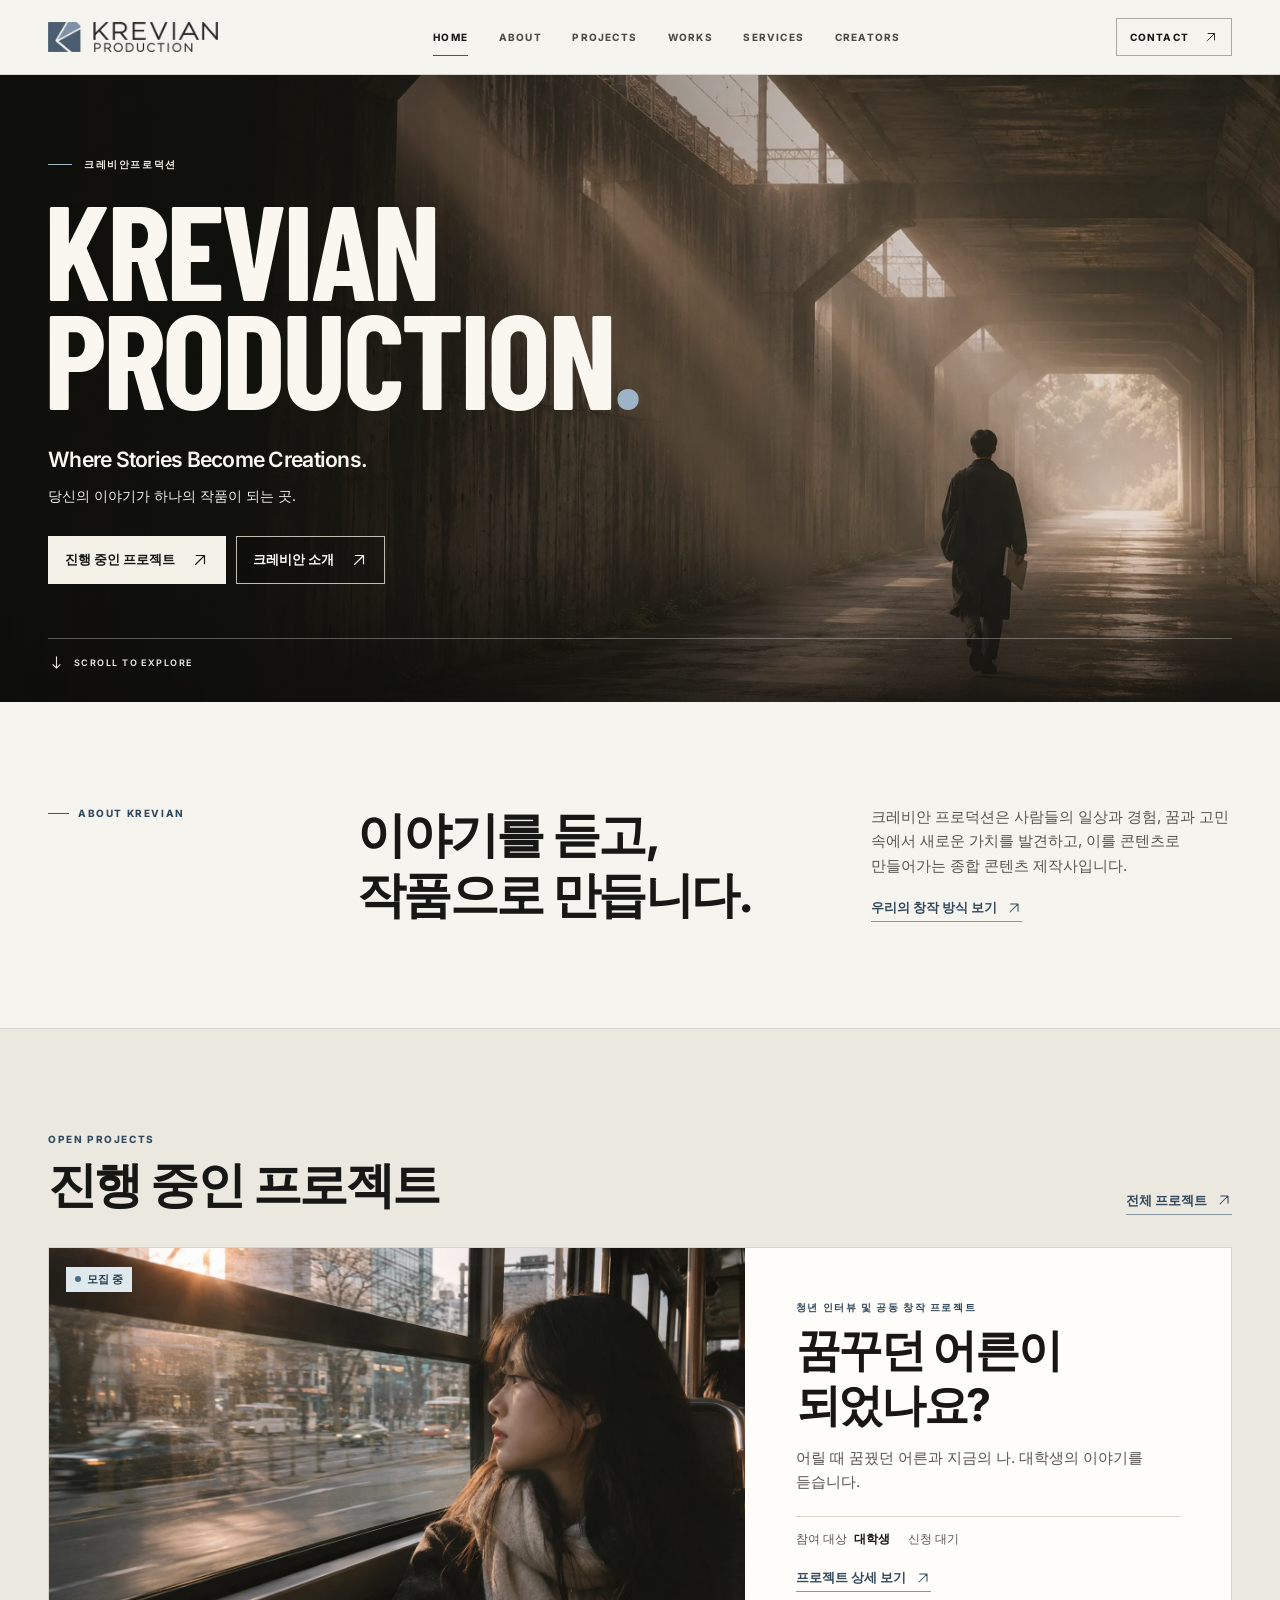
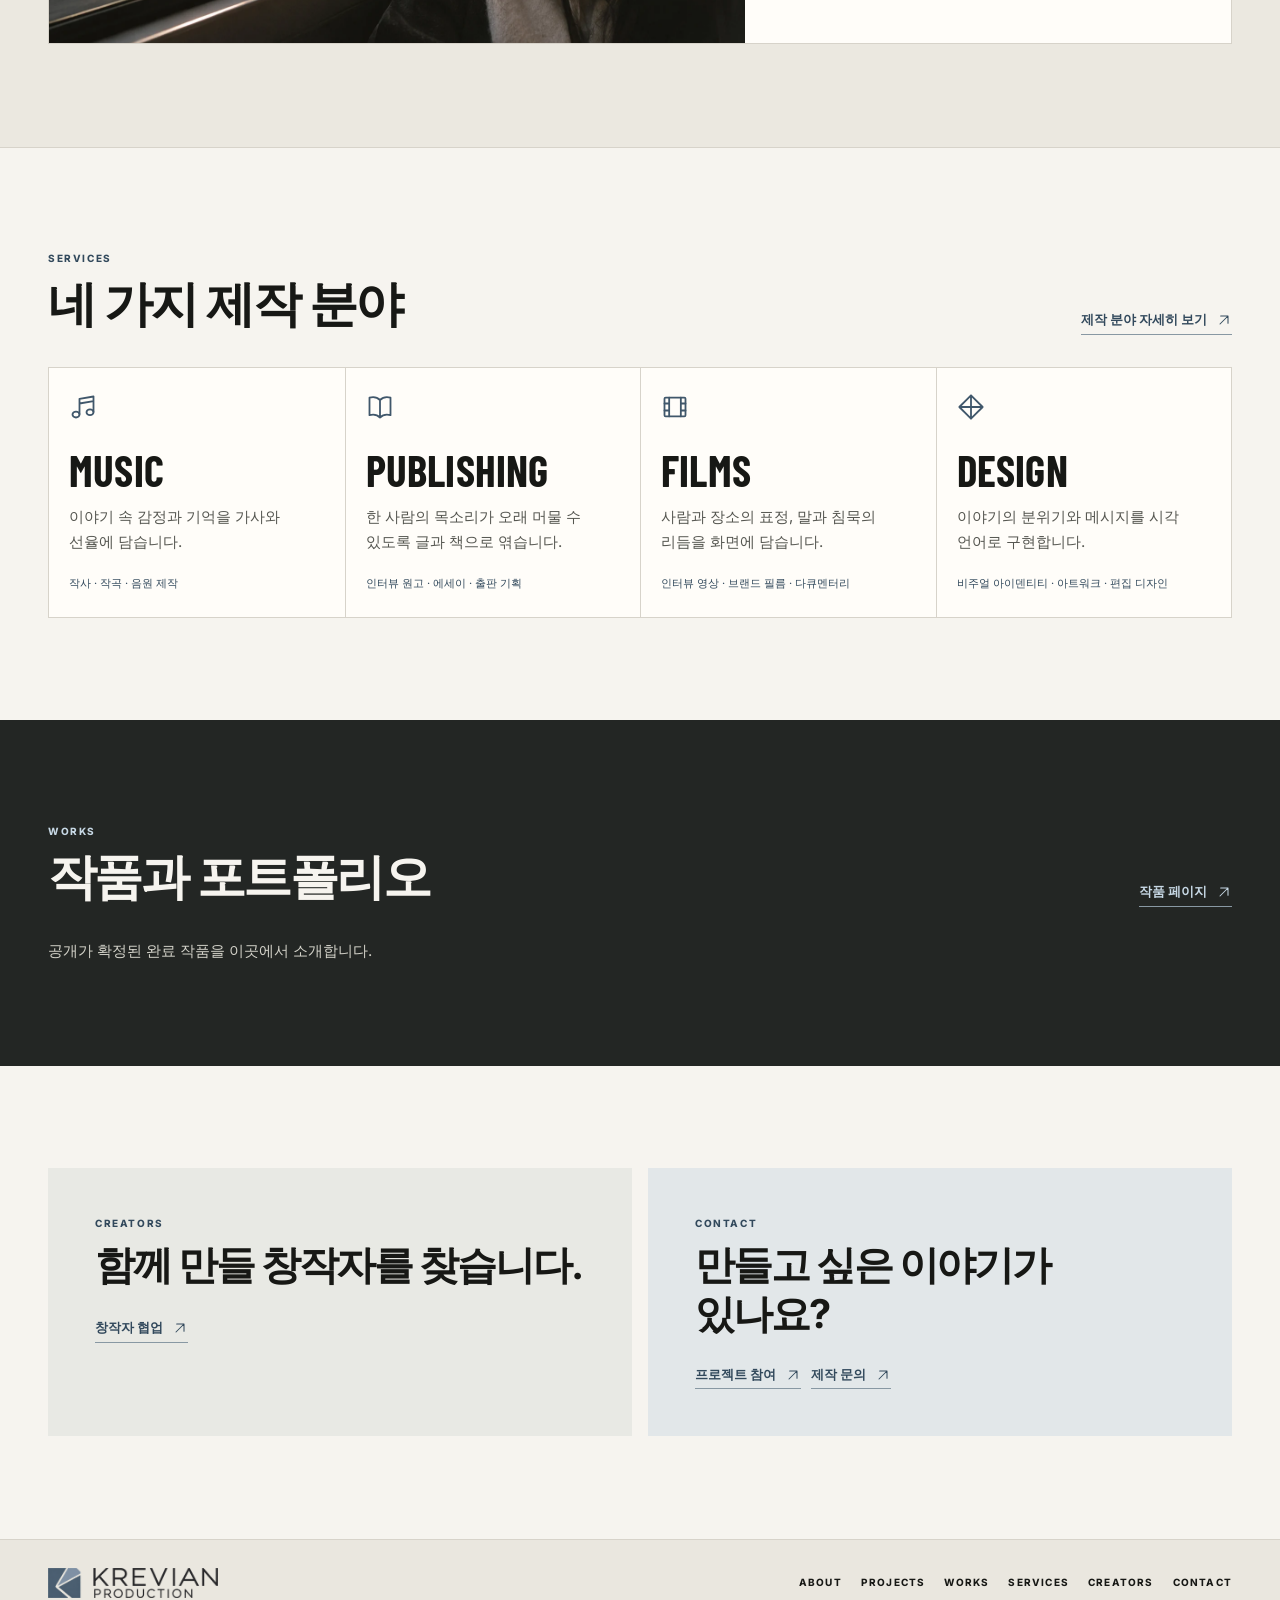
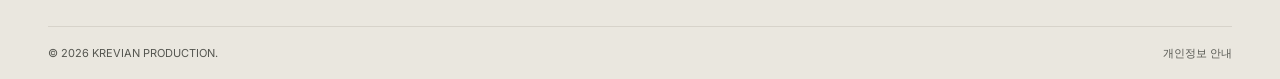
==== commit f3c97986: "Identify the homepage by its Korean brand name" ====
--- a/index.html
+++ b/index.html
@@ -1 +1 @@
-<!DOCTYPE html><html lang="ko"><head><meta charSet="utf-8"/><meta name="viewport" content="width=device-width, initial-scale=1"/><link rel="stylesheet" href="_next/static/css/a073b0831d847d06.css" data-precedence="next"/><meta name="description" content="크레비안 프로덕션은 사람들의 일상과 경험, 꿈과 고민 속에서 새로운 가치를 발견하고, 이를 콘텐츠로 만들어가는 종합 콘텐츠 제작사입니다."/><link rel="canonical" href="https://krevian-pd.art"/><meta property="og:title" content="KREVIAN PRODUCTION"/><meta property="og:description" content="크레비안 프로덕션은 사람들의 일상과 경험, 꿈과 고민 속에서 새로운 가치를 발견하고, 이를 콘텐츠로 만들어가는 종합 콘텐츠 제작사입니다."/><meta property="og:site_name" content="KREVIAN PRODUCTION"/><meta property="og:locale" content="ko_KR"/><meta property="og:image" content="https://krevian-pd.art/images/underpass.webp"/><meta property="og:image:width" content="1536"/><meta property="og:image:height" content="1024"/><meta property="og:type" content="website"/><meta name="twitter:card" content="summary_large_image"/><meta name="twitter:title" content="KREVIAN PRODUCTION"/><meta name="twitter:description" content="크레비안 프로덕션은 사람들의 일상과 경험, 꿈과 고민 속에서 새로운 가치를 발견하고, 이를 콘텐츠로 만들어가는 종합 콘텐츠 제작사입니다."/><meta name="twitter:image" content="https://krevian-pd.art/images/underpass.webp"/><meta name="twitter:image:width" content="1536"/><meta name="twitter:image:height" content="1024"/><link rel="icon" href="icon.png?07f0030065e5c765" type="image/png"/><title>KREVIAN PRODUCTION</title><meta name="naver-site-verification" content="f6e91b881ddd0055997c91430da2728e52274e86" /><meta name="google-site-verification" content="pJuSFLHGsSRSgvp0l23GIhP0J8r2oN1fy8HzkA71kTw" /></head><body><div hidden=""><!--$--><!--/$--></div><a class="skip" href="#main">본문으로 건너뛰기</a><header class="header"><div class="head-inner"><a class="wordmark" aria-label="KREVIAN PRODUCTION 홈" href="./"><img alt="" loading="lazy" width="780" height="137" decoding="async" data-nimg="1" style="color:transparent" src="images/krevian-logo.webp"/></a><nav class="desktop-nav" aria-label="주 메뉴"><a aria-current="page" href="./">HOME</a><a href="about/">ABOUT</a><a href="projects/">PROJECTS</a><a href="works/">WORKS</a><a href="services/">SERVICES</a><a href="creators/">CREATORS</a></nav><a class="top-contact desktop-contact" href="contact/">CONTACT <svg width="14" height="14" viewBox="0 0 24 24" fill="none" stroke="currentColor" stroke-width="1.55" stroke-linecap="round" stroke-linejoin="round" aria-hidden="true"><path d="M6 18 18 6M7 6h11v11"></path></svg></a><details class="mobile-nav"><summary aria-label="메뉴 열기"><span></span><span></span></summary><nav aria-label="모바일 주 메뉴"><a aria-current="page" href="./">HOME</a><a href="about/">ABOUT</a><a href="projects/">PROJECTS</a><a href="works/">WORKS</a><a href="services/">SERVICES</a><a href="creators/">CREATORS</a><a href="contact/">CONTACT</a></nav></details></div></header><main id="main"><section class="hero"><div class="photo "><img alt="" decoding="async" data-nimg="fill" style="position:absolute;height:100%;width:100%;left:0;top:0;right:0;bottom:0;color:transparent" src="images/underpass.webp"/></div><div class="hero-shade"></div><div class="wrap hero-inner"><div class="hero-copy"><p class="eyebrow hero-kicker"><span></span> INDEPENDENT CREATIVE PRODUCTION</p><h1>KREVIAN<br/>PRODUCTION<span>.</span></h1><p class="slogan">Where Stories Become Creations.</p><p class="hero-korean">당신의 이야기가 하나의 작품이 되는 곳.</p><div class="button-row"><a class="button " href="projects/">진행 중인 프로젝트<svg width="18" height="18" viewBox="0 0 24 24" fill="none" stroke="currentColor" stroke-width="1.55" stroke-linecap="round" stroke-linejoin="round" aria-hidden="true"><path d="M6 18 18 6M7 6h11v11"></path></svg></a><a class="button outline" href="about/">크레비안 소개<svg width="18" height="18" viewBox="0 0 24 24" fill="none" stroke="currentColor" stroke-width="1.55" stroke-linecap="round" stroke-linejoin="round" aria-hidden="true"><path d="M6 18 18 6M7 6h11v11"></path></svg></a></div></div><div class="hero-bottom"><a href="#about-home" aria-label="브랜드 소개로 이동"><svg width="17" height="17" viewBox="0 0 24 24" fill="none" stroke="currentColor" stroke-width="1.55" stroke-linecap="round" stroke-linejoin="round" aria-hidden="true"><path d="M12 4v16m-5-5 5 5 5-5"></path></svg> SCROLL TO EXPLORE</a></div></div></section><section id="about-home" class="section wrap about-home"><p class="eyebrow ruled">ABOUT KREVIAN</p><h2>이야기를 듣고,<br/>작품으로 만듭니다.</h2><div><p>크레비안 프로덕션은 사람들의 일상과 경험, 꿈과 고민 속에서 새로운 가치를 발견하고, 이를 콘텐츠로 만들어가는 종합 콘텐츠 제작사입니다.</p><a class="text-link" href="about/">우리의 창작 방식 보기<!-- --> <svg width="16" height="16" viewBox="0 0 24 24" fill="none" stroke="currentColor" stroke-width="1.55" stroke-linecap="round" stroke-linejoin="round" aria-hidden="true"><path d="M6 18 18 6M7 6h11v11"></path></svg></a></div></section><section class="section projects-home"><div class="wrap"><div class="section-heading"><div><p class="eyebrow">OPEN PROJECTS</p><h2>진행 중인 프로젝트</h2></div><a class="text-link" href="projects/">전체 프로젝트<!-- --> <svg width="16" height="16" viewBox="0 0 24 24" fill="none" stroke="currentColor" stroke-width="1.55" stroke-linecap="round" stroke-linejoin="round" aria-hidden="true"><path d="M6 18 18 6M7 6h11v11"></path></svg></a></div><article class="project-card"><a class="project-image" aria-label="꿈꾸던 어른이 되었나요? 상세 보기" href="projects/dreamed-adult/"><div class="photo "><img alt="" loading="lazy" decoding="async" data-nimg="fill" style="position:absolute;height:100%;width:100%;left:0;top:0;right:0;bottom:0;color:transparent" src="images/dreamed-adult.webp"/></div><span class="image-status"><span class="status is-open"><i></i>모집 중</span></span></a><div class="project-copy"><span class="eyebrow">청년 인터뷰 및 공동 창작 프로젝트</span><h3><a href="projects/dreamed-adult/">꿈꾸던 어른이 되었나요?</a></h3><p>어릴 때 꿈꿨던 어른과 지금의 나. 대학생의 이야기를 듣습니다.</p><div class="project-meta"><span>참여 대상 <b>대학생</b></span><span>신청 대기</span></div><a class="text-link" href="projects/dreamed-adult/">프로젝트 상세 보기<!-- --> <svg width="16" height="16" viewBox="0 0 24 24" fill="none" stroke="currentColor" stroke-width="1.55" stroke-linecap="round" stroke-linejoin="round" aria-hidden="true"><path d="M6 18 18 6M7 6h11v11"></path></svg></a></div></article></div></section><section class="section wrap"><div class="section-heading"><div><p class="eyebrow">SERVICES</p><h2>네 가지 제작 분야</h2></div><a class="text-link" href="services/">제작 분야 자세히 보기<!-- --> <svg width="16" height="16" viewBox="0 0 24 24" fill="none" stroke="currentColor" stroke-width="1.55" stroke-linecap="round" stroke-linejoin="round" aria-hidden="true"><path d="M6 18 18 6M7 6h11v11"></path></svg></a></div><div class="discipline-grid"><article><svg width="28" height="28" viewBox="0 0 24 24" fill="none" stroke="currentColor" stroke-width="1.55" stroke-linecap="round" stroke-linejoin="round" aria-hidden="true"><path d="M9 18V5l12-2v13M9 9l12-2"></path><ellipse cx="6" cy="18.5" rx="3" ry="2.5"></ellipse><ellipse cx="18" cy="16.5" rx="3" ry="2.5"></ellipse></svg><h3>MUSIC</h3><p>이야기 속 감정과 기억을 가사와 선율에 담습니다.</p><small>작사 · 작곡 · 음원 제작</small></article><article><svg width="28" height="28" viewBox="0 0 24 24" fill="none" stroke="currentColor" stroke-width="1.55" stroke-linecap="round" stroke-linejoin="round" aria-hidden="true"><path d="M12 6c-2-2-5-3-9-2v15c4-1 7 0 9 2 2-2 5-3 9-2V4c-4-1-7 0-9 2Zm0 0v15"></path></svg><h3>PUBLISHING</h3><p>한 사람의 목소리가 오래 머물 수 있도록 글과 책으로 엮습니다.</p><small>인터뷰 원고 · 에세이 · 출판 기획</small></article><article><svg width="28" height="28" viewBox="0 0 24 24" fill="none" stroke="currentColor" stroke-width="1.55" stroke-linecap="round" stroke-linejoin="round" aria-hidden="true"><rect x="3" y="4" width="18" height="16" rx="1"></rect><path d="M7 4v16m10-16v16M3 9h4m-4 6h4m10-6h4m-4 6h4"></path></svg><h3>FILMS</h3><p>사람과 장소의 표정, 말과 침묵의 리듬을 화면에 담습니다.</p><small>인터뷰 영상 · 브랜드 필름 · 다큐멘터리</small></article><article><svg width="28" height="28" viewBox="0 0 24 24" fill="none" stroke="currentColor" stroke-width="1.55" stroke-linecap="round" stroke-linejoin="round" aria-hidden="true"><path d="m12 2 10 10-10 10L2 12l10-10Zm0 0v20M2 12h20"></path></svg><h3>DESIGN</h3><p>이야기의 분위기와 메시지를 시각 언어로 구현합니다.</p><small>비주얼 아이덴티티 · 아트워크 · 편집 디자인</small></article></div></section><section class="section works-home"><div class="wrap"><div class="section-heading"><div><p class="eyebrow">WORKS</p><h2>작품과 포트폴리오</h2></div><a class="text-link" href="works/">작품 페이지<!-- --> <svg width="16" height="16" viewBox="0 0 24 24" fill="none" stroke="currentColor" stroke-width="1.55" stroke-linecap="round" stroke-linejoin="round" aria-hidden="true"><path d="M6 18 18 6M7 6h11v11"></path></svg></a></div><p>공개가 확정된 완료 작품을 이곳에서 소개합니다.</p></div></section><section class="section wrap home-invitations"><article><p class="eyebrow">CREATORS</p><h2>함께 만들 창작자를 찾습니다.</h2><a class="text-link" href="creators/">창작자 협업<!-- --> <svg width="16" height="16" viewBox="0 0 24 24" fill="none" stroke="currentColor" stroke-width="1.55" stroke-linecap="round" stroke-linejoin="round" aria-hidden="true"><path d="M6 18 18 6M7 6h11v11"></path></svg></a></article><article><p class="eyebrow">CONTACT</p><h2>만들고 싶은 이야기가 있나요?</h2><div class="button-row"><a class="text-link" href="projects/">프로젝트 참여<!-- --> <svg width="16" height="16" viewBox="0 0 24 24" fill="none" stroke="currentColor" stroke-width="1.55" stroke-linecap="round" stroke-linejoin="round" aria-hidden="true"><path d="M6 18 18 6M7 6h11v11"></path></svg></a><a class="text-link" href="contact/">제작 문의<!-- --> <svg width="16" height="16" viewBox="0 0 24 24" fill="none" stroke="currentColor" stroke-width="1.55" stroke-linecap="round" stroke-linejoin="round" aria-hidden="true"><path d="M6 18 18 6M7 6h11v11"></path></svg></a></div></article></section></main><footer class="footer"><div class="wrap footer-main"><a class="wordmark" aria-label="KREVIAN PRODUCTION 홈" href="./"><img alt="" loading="lazy" width="780" height="137" decoding="async" data-nimg="1" style="color:transparent" src="images/krevian-logo.webp"/></a><nav aria-label="하단 메뉴"><a href="about/">ABOUT</a><a href="projects/">PROJECTS</a><a href="works/">WORKS</a><a href="services/">SERVICES</a><a href="creators/">CREATORS</a><a href="contact/">CONTACT</a></nav></div><div class="wrap footer-base"><span>© <!-- -->2026<!-- --> KREVIAN PRODUCTION.</span><a href="privacy/">개인정보 안내</a></div></footer><!--$--><!--/$--></body></html>+<!DOCTYPE html><html lang="ko"><head><meta charSet="utf-8"/><meta name="viewport" content="width=device-width, initial-scale=1"/><link rel="stylesheet" href="_next/static/css/a073b0831d847d06.css" data-precedence="next"/><meta name="description" content="크레비안 프로덕션은 사람들의 일상과 경험, 꿈과 고민 속에서 새로운 가치를 발견하고, 이를 콘텐츠로 만들어가는 종합 콘텐츠 제작사입니다."/><link rel="canonical" href="https://krevian-pd.art"/><meta property="og:title" content="크레비안프로덕션 | KREVIAN PRODUCTION"/><meta property="og:description" content="크레비안 프로덕션은 사람들의 일상과 경험, 꿈과 고민 속에서 새로운 가치를 발견하고, 이를 콘텐츠로 만들어가는 종합 콘텐츠 제작사입니다."/><meta property="og:site_name" content="크레비안프로덕션"/><meta property="og:locale" content="ko_KR"/><meta property="og:image" content="https://krevian-pd.art/images/underpass.webp"/><meta property="og:image:width" content="1536"/><meta property="og:image:height" content="1024"/><meta property="og:type" content="website"/><meta name="twitter:card" content="summary_large_image"/><meta name="twitter:title" content="크레비안프로덕션 | KREVIAN PRODUCTION"/><meta name="twitter:description" content="크레비안 프로덕션은 사람들의 일상과 경험, 꿈과 고민 속에서 새로운 가치를 발견하고, 이를 콘텐츠로 만들어가는 종합 콘텐츠 제작사입니다."/><meta name="twitter:image" content="https://krevian-pd.art/images/underpass.webp"/><meta name="twitter:image:width" content="1536"/><meta name="twitter:image:height" content="1024"/><link rel="icon" href="icon.png?07f0030065e5c765" type="image/png"/><title>크레비안프로덕션 | KREVIAN PRODUCTION</title><meta name="naver-site-verification" content="f6e91b881ddd0055997c91430da2728e52274e86" /><meta name="google-site-verification" content="pJuSFLHGsSRSgvp0l23GIhP0J8r2oN1fy8HzkA71kTw" /><script type="application/ld+json">{"@context":"https://schema.org","@type":"WebSite","name":"크레비안프로덕션","alternateName":["크레비안 프로덕션","KREVIAN PRODUCTION"],"url":"https://krevian-pd.art/"}</script></head><body><div hidden=""><!--$--><!--/$--></div><a class="skip" href="#main">본문으로 건너뛰기</a><header class="header"><div class="head-inner"><a class="wordmark" aria-label="KREVIAN PRODUCTION 홈" href="./"><img alt="" loading="lazy" width="780" height="137" decoding="async" data-nimg="1" style="color:transparent" src="images/krevian-logo.webp"/></a><nav class="desktop-nav" aria-label="주 메뉴"><a aria-current="page" href="./">HOME</a><a href="about/">ABOUT</a><a href="projects/">PROJECTS</a><a href="works/">WORKS</a><a href="services/">SERVICES</a><a href="creators/">CREATORS</a></nav><a class="top-contact desktop-contact" href="contact/">CONTACT <svg width="14" height="14" viewBox="0 0 24 24" fill="none" stroke="currentColor" stroke-width="1.55" stroke-linecap="round" stroke-linejoin="round" aria-hidden="true"><path d="M6 18 18 6M7 6h11v11"></path></svg></a><details class="mobile-nav"><summary aria-label="메뉴 열기"><span></span><span></span></summary><nav aria-label="모바일 주 메뉴"><a aria-current="page" href="./">HOME</a><a href="about/">ABOUT</a><a href="projects/">PROJECTS</a><a href="works/">WORKS</a><a href="services/">SERVICES</a><a href="creators/">CREATORS</a><a href="contact/">CONTACT</a></nav></details></div></header><main id="main"><section class="hero"><div class="photo "><img alt="" decoding="async" data-nimg="fill" style="position:absolute;height:100%;width:100%;left:0;top:0;right:0;bottom:0;color:transparent" src="images/underpass.webp"/></div><div class="hero-shade"></div><div class="wrap hero-inner"><div class="hero-copy"><p class="eyebrow hero-kicker"><span></span> 크레비안프로덕션</p><h1>KREVIAN<br/>PRODUCTION<span>.</span></h1><p class="slogan">Where Stories Become Creations.</p><p class="hero-korean">당신의 이야기가 하나의 작품이 되는 곳.</p><div class="button-row"><a class="button " href="projects/">진행 중인 프로젝트<svg width="18" height="18" viewBox="0 0 24 24" fill="none" stroke="currentColor" stroke-width="1.55" stroke-linecap="round" stroke-linejoin="round" aria-hidden="true"><path d="M6 18 18 6M7 6h11v11"></path></svg></a><a class="button outline" href="about/">크레비안 소개<svg width="18" height="18" viewBox="0 0 24 24" fill="none" stroke="currentColor" stroke-width="1.55" stroke-linecap="round" stroke-linejoin="round" aria-hidden="true"><path d="M6 18 18 6M7 6h11v11"></path></svg></a></div></div><div class="hero-bottom"><a href="#about-home" aria-label="브랜드 소개로 이동"><svg width="17" height="17" viewBox="0 0 24 24" fill="none" stroke="currentColor" stroke-width="1.55" stroke-linecap="round" stroke-linejoin="round" aria-hidden="true"><path d="M12 4v16m-5-5 5 5 5-5"></path></svg> SCROLL TO EXPLORE</a></div></div></section><section id="about-home" class="section wrap about-home"><p class="eyebrow ruled">ABOUT KREVIAN</p><h2>이야기를 듣고,<br/>작품으로 만듭니다.</h2><div><p>크레비안 프로덕션은 사람들의 일상과 경험, 꿈과 고민 속에서 새로운 가치를 발견하고, 이를 콘텐츠로 만들어가는 종합 콘텐츠 제작사입니다.</p><a class="text-link" href="about/">우리의 창작 방식 보기<!-- --> <svg width="16" height="16" viewBox="0 0 24 24" fill="none" stroke="currentColor" stroke-width="1.55" stroke-linecap="round" stroke-linejoin="round" aria-hidden="true"><path d="M6 18 18 6M7 6h11v11"></path></svg></a></div></section><section class="section projects-home"><div class="wrap"><div class="section-heading"><div><p class="eyebrow">OPEN PROJECTS</p><h2>진행 중인 프로젝트</h2></div><a class="text-link" href="projects/">전체 프로젝트<!-- --> <svg width="16" height="16" viewBox="0 0 24 24" fill="none" stroke="currentColor" stroke-width="1.55" stroke-linecap="round" stroke-linejoin="round" aria-hidden="true"><path d="M6 18 18 6M7 6h11v11"></path></svg></a></div><article class="project-card"><a class="project-image" aria-label="꿈꾸던 어른이 되었나요? 상세 보기" href="projects/dreamed-adult/"><div class="photo "><img alt="" loading="lazy" decoding="async" data-nimg="fill" style="position:absolute;height:100%;width:100%;left:0;top:0;right:0;bottom:0;color:transparent" src="images/dreamed-adult.webp"/></div><span class="image-status"><span class="status is-open"><i></i>모집 중</span></span></a><div class="project-copy"><span class="eyebrow">청년 인터뷰 및 공동 창작 프로젝트</span><h3><a href="projects/dreamed-adult/">꿈꾸던 어른이 되었나요?</a></h3><p>어릴 때 꿈꿨던 어른과 지금의 나. 대학생의 이야기를 듣습니다.</p><div class="project-meta"><span>참여 대상 <b>대학생</b></span><span>신청 대기</span></div><a class="text-link" href="projects/dreamed-adult/">프로젝트 상세 보기<!-- --> <svg width="16" height="16" viewBox="0 0 24 24" fill="none" stroke="currentColor" stroke-width="1.55" stroke-linecap="round" stroke-linejoin="round" aria-hidden="true"><path d="M6 18 18 6M7 6h11v11"></path></svg></a></div></article></div></section><section class="section wrap"><div class="section-heading"><div><p class="eyebrow">SERVICES</p><h2>네 가지 제작 분야</h2></div><a class="text-link" href="services/">제작 분야 자세히 보기<!-- --> <svg width="16" height="16" viewBox="0 0 24 24" fill="none" stroke="currentColor" stroke-width="1.55" stroke-linecap="round" stroke-linejoin="round" aria-hidden="true"><path d="M6 18 18 6M7 6h11v11"></path></svg></a></div><div class="discipline-grid"><article><svg width="28" height="28" viewBox="0 0 24 24" fill="none" stroke="currentColor" stroke-width="1.55" stroke-linecap="round" stroke-linejoin="round" aria-hidden="true"><path d="M9 18V5l12-2v13M9 9l12-2"></path><ellipse cx="6" cy="18.5" rx="3" ry="2.5"></ellipse><ellipse cx="18" cy="16.5" rx="3" ry="2.5"></ellipse></svg><h3>MUSIC</h3><p>이야기 속 감정과 기억을 가사와 선율에 담습니다.</p><small>작사 · 작곡 · 음원 제작</small></article><article><svg width="28" height="28" viewBox="0 0 24 24" fill="none" stroke="currentColor" stroke-width="1.55" stroke-linecap="round" stroke-linejoin="round" aria-hidden="true"><path d="M12 6c-2-2-5-3-9-2v15c4-1 7 0 9 2 2-2 5-3 9-2V4c-4-1-7 0-9 2Zm0 0v15"></path></svg><h3>PUBLISHING</h3><p>한 사람의 목소리가 오래 머물 수 있도록 글과 책으로 엮습니다.</p><small>인터뷰 원고 · 에세이 · 출판 기획</small></article><article><svg width="28" height="28" viewBox="0 0 24 24" fill="none" stroke="currentColor" stroke-width="1.55" stroke-linecap="round" stroke-linejoin="round" aria-hidden="true"><rect x="3" y="4" width="18" height="16" rx="1"></rect><path d="M7 4v16m10-16v16M3 9h4m-4 6h4m10-6h4m-4 6h4"></path></svg><h3>FILMS</h3><p>사람과 장소의 표정, 말과 침묵의 리듬을 화면에 담습니다.</p><small>인터뷰 영상 · 브랜드 필름 · 다큐멘터리</small></article><article><svg width="28" height="28" viewBox="0 0 24 24" fill="none" stroke="currentColor" stroke-width="1.55" stroke-linecap="round" stroke-linejoin="round" aria-hidden="true"><path d="m12 2 10 10-10 10L2 12l10-10Zm0 0v20M2 12h20"></path></svg><h3>DESIGN</h3><p>이야기의 분위기와 메시지를 시각 언어로 구현합니다.</p><small>비주얼 아이덴티티 · 아트워크 · 편집 디자인</small></article></div></section><section class="section works-home"><div class="wrap"><div class="section-heading"><div><p class="eyebrow">WORKS</p><h2>작품과 포트폴리오</h2></div><a class="text-link" href="works/">작품 페이지<!-- --> <svg width="16" height="16" viewBox="0 0 24 24" fill="none" stroke="currentColor" stroke-width="1.55" stroke-linecap="round" stroke-linejoin="round" aria-hidden="true"><path d="M6 18 18 6M7 6h11v11"></path></svg></a></div><p>공개가 확정된 완료 작품을 이곳에서 소개합니다.</p></div></section><section class="section wrap home-invitations"><article><p class="eyebrow">CREATORS</p><h2>함께 만들 창작자를 찾습니다.</h2><a class="text-link" href="creators/">창작자 협업<!-- --> <svg width="16" height="16" viewBox="0 0 24 24" fill="none" stroke="currentColor" stroke-width="1.55" stroke-linecap="round" stroke-linejoin="round" aria-hidden="true"><path d="M6 18 18 6M7 6h11v11"></path></svg></a></article><article><p class="eyebrow">CONTACT</p><h2>만들고 싶은 이야기가 있나요?</h2><div class="button-row"><a class="text-link" href="projects/">프로젝트 참여<!-- --> <svg width="16" height="16" viewBox="0 0 24 24" fill="none" stroke="currentColor" stroke-width="1.55" stroke-linecap="round" stroke-linejoin="round" aria-hidden="true"><path d="M6 18 18 6M7 6h11v11"></path></svg></a><a class="text-link" href="contact/">제작 문의<!-- --> <svg width="16" height="16" viewBox="0 0 24 24" fill="none" stroke="currentColor" stroke-width="1.55" stroke-linecap="round" stroke-linejoin="round" aria-hidden="true"><path d="M6 18 18 6M7 6h11v11"></path></svg></a></div></article></section></main><footer class="footer"><div class="wrap footer-main"><a class="wordmark" aria-label="KREVIAN PRODUCTION 홈" href="./"><img alt="" loading="lazy" width="780" height="137" decoding="async" data-nimg="1" style="color:transparent" src="images/krevian-logo.webp"/></a><nav aria-label="하단 메뉴"><a href="about/">ABOUT</a><a href="projects/">PROJECTS</a><a href="works/">WORKS</a><a href="services/">SERVICES</a><a href="creators/">CREATORS</a><a href="contact/">CONTACT</a></nav></div><div class="wrap footer-base"><span>© <!-- -->2026<!-- --> KREVIAN PRODUCTION.</span><a href="privacy/">개인정보 안내</a></div></footer><!--$--><!--/$--></body></html>
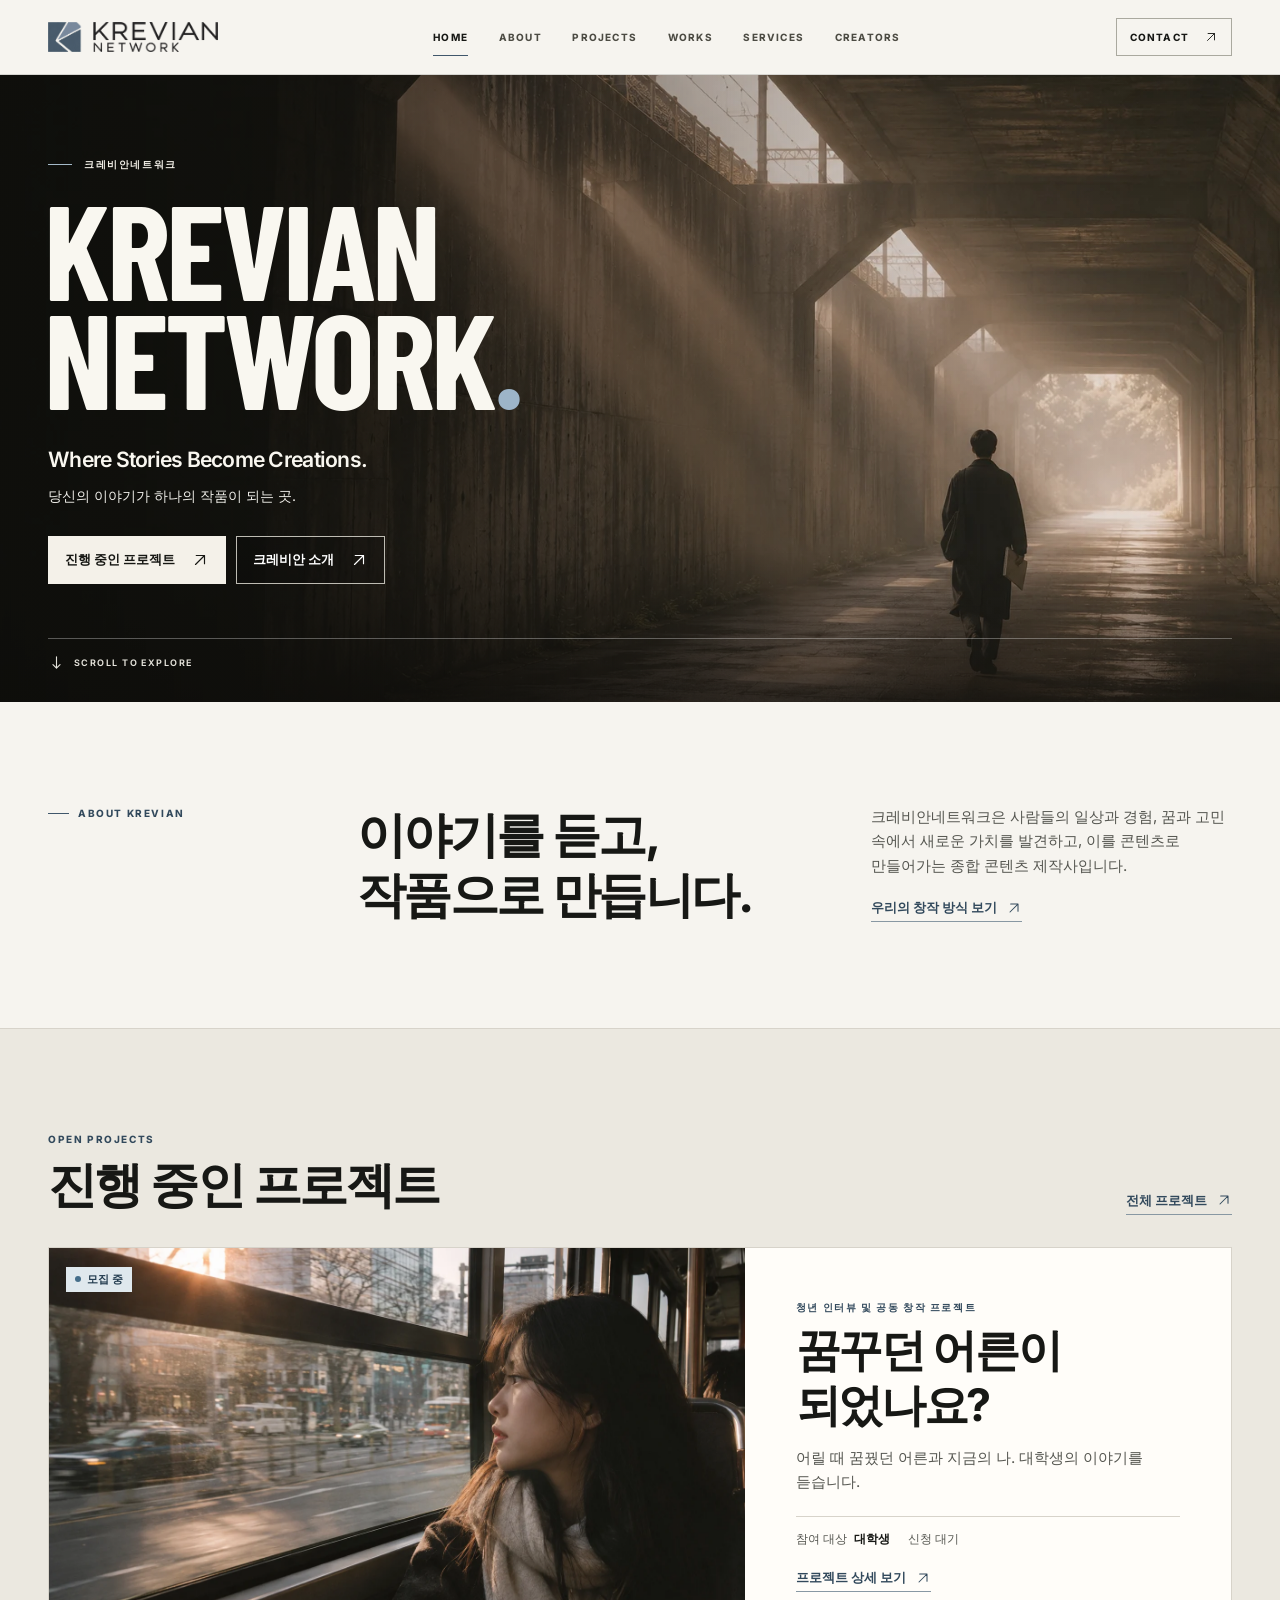
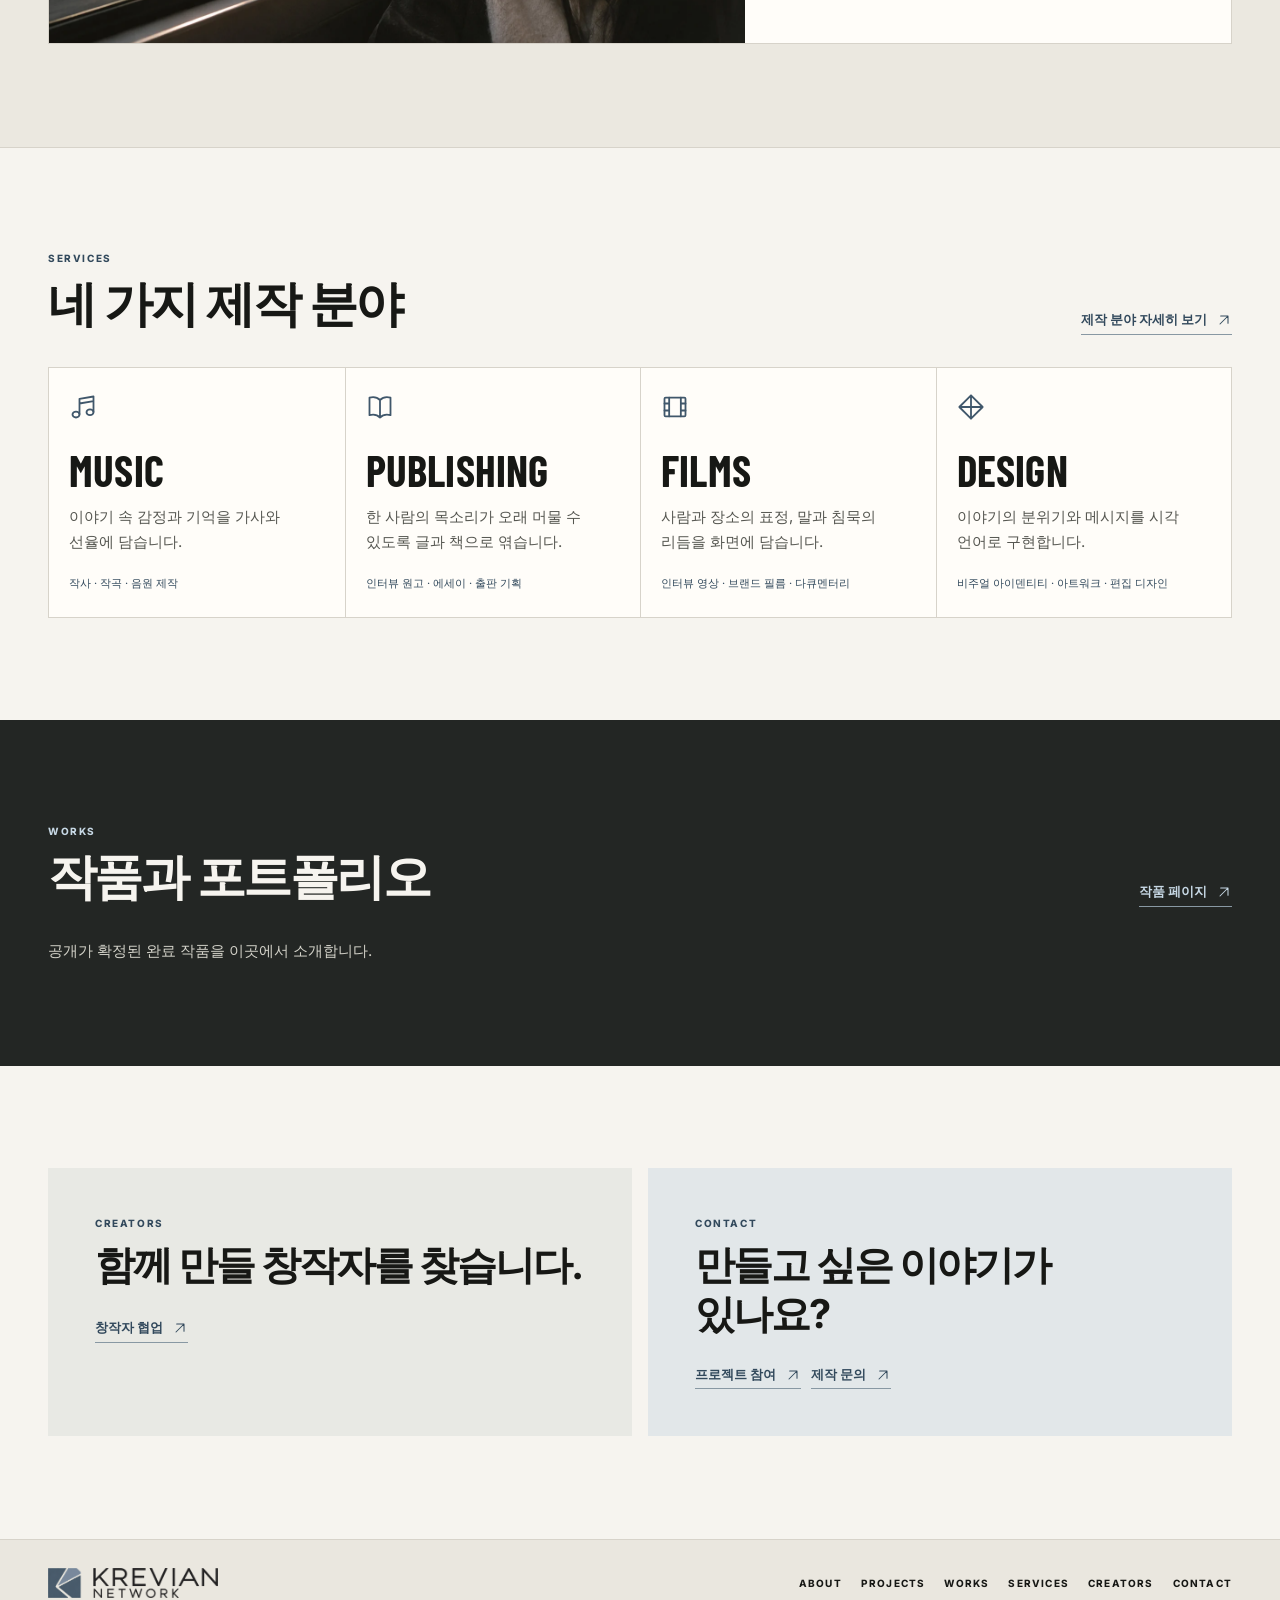
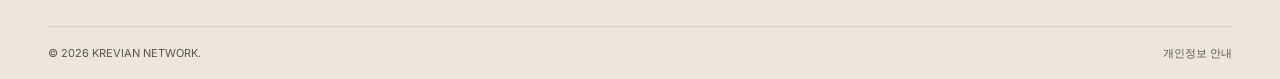
==== commit ae748ae4: "Rename brand to KREVIAN NETWORK and update logo across website" ====
--- a/index.html
+++ b/index.html
@@ -1 +1 @@
-<!DOCTYPE html><html lang="ko"><head><meta charSet="utf-8"/><meta name="viewport" content="width=device-width, initial-scale=1"/><link rel="stylesheet" href="_next/static/css/a073b0831d847d06.css" data-precedence="next"/><meta name="description" content="크레비안 프로덕션은 사람들의 일상과 경험, 꿈과 고민 속에서 새로운 가치를 발견하고, 이를 콘텐츠로 만들어가는 종합 콘텐츠 제작사입니다."/><link rel="canonical" href="https://krevian-pd.art"/><meta property="og:title" content="크레비안프로덕션 | KREVIAN PRODUCTION"/><meta property="og:description" content="크레비안 프로덕션은 사람들의 일상과 경험, 꿈과 고민 속에서 새로운 가치를 발견하고, 이를 콘텐츠로 만들어가는 종합 콘텐츠 제작사입니다."/><meta property="og:site_name" content="크레비안프로덕션"/><meta property="og:locale" content="ko_KR"/><meta property="og:image" content="https://krevian-pd.art/images/underpass.webp"/><meta property="og:image:width" content="1536"/><meta property="og:image:height" content="1024"/><meta property="og:type" content="website"/><meta name="twitter:card" content="summary_large_image"/><meta name="twitter:title" content="크레비안프로덕션 | KREVIAN PRODUCTION"/><meta name="twitter:description" content="크레비안 프로덕션은 사람들의 일상과 경험, 꿈과 고민 속에서 새로운 가치를 발견하고, 이를 콘텐츠로 만들어가는 종합 콘텐츠 제작사입니다."/><meta name="twitter:image" content="https://krevian-pd.art/images/underpass.webp"/><meta name="twitter:image:width" content="1536"/><meta name="twitter:image:height" content="1024"/><link rel="icon" href="icon.png?07f0030065e5c765" type="image/png"/><title>크레비안프로덕션 | KREVIAN PRODUCTION</title><meta name="naver-site-verification" content="f6e91b881ddd0055997c91430da2728e52274e86" /><meta name="google-site-verification" content="pJuSFLHGsSRSgvp0l23GIhP0J8r2oN1fy8HzkA71kTw" /><script type="application/ld+json">{"@context":"https://schema.org","@type":"WebSite","name":"크레비안프로덕션","alternateName":["크레비안 프로덕션","KREVIAN PRODUCTION"],"url":"https://krevian-pd.art/"}</script></head><body><div hidden=""><!--$--><!--/$--></div><a class="skip" href="#main">본문으로 건너뛰기</a><header class="header"><div class="head-inner"><a class="wordmark" aria-label="KREVIAN PRODUCTION 홈" href="./"><img alt="" loading="lazy" width="780" height="137" decoding="async" data-nimg="1" style="color:transparent" src="images/krevian-logo.webp"/></a><nav class="desktop-nav" aria-label="주 메뉴"><a aria-current="page" href="./">HOME</a><a href="about/">ABOUT</a><a href="projects/">PROJECTS</a><a href="works/">WORKS</a><a href="services/">SERVICES</a><a href="creators/">CREATORS</a></nav><a class="top-contact desktop-contact" href="contact/">CONTACT <svg width="14" height="14" viewBox="0 0 24 24" fill="none" stroke="currentColor" stroke-width="1.55" stroke-linecap="round" stroke-linejoin="round" aria-hidden="true"><path d="M6 18 18 6M7 6h11v11"></path></svg></a><details class="mobile-nav"><summary aria-label="메뉴 열기"><span></span><span></span></summary><nav aria-label="모바일 주 메뉴"><a aria-current="page" href="./">HOME</a><a href="about/">ABOUT</a><a href="projects/">PROJECTS</a><a href="works/">WORKS</a><a href="services/">SERVICES</a><a href="creators/">CREATORS</a><a href="contact/">CONTACT</a></nav></details></div></header><main id="main"><section class="hero"><div class="photo "><img alt="" decoding="async" data-nimg="fill" style="position:absolute;height:100%;width:100%;left:0;top:0;right:0;bottom:0;color:transparent" src="images/underpass.webp"/></div><div class="hero-shade"></div><div class="wrap hero-inner"><div class="hero-copy"><p class="eyebrow hero-kicker"><span></span> 크레비안프로덕션</p><h1>KREVIAN<br/>PRODUCTION<span>.</span></h1><p class="slogan">Where Stories Become Creations.</p><p class="hero-korean">당신의 이야기가 하나의 작품이 되는 곳.</p><div class="button-row"><a class="button " href="projects/">진행 중인 프로젝트<svg width="18" height="18" viewBox="0 0 24 24" fill="none" stroke="currentColor" stroke-width="1.55" stroke-linecap="round" stroke-linejoin="round" aria-hidden="true"><path d="M6 18 18 6M7 6h11v11"></path></svg></a><a class="button outline" href="about/">크레비안 소개<svg width="18" height="18" viewBox="0 0 24 24" fill="none" stroke="currentColor" stroke-width="1.55" stroke-linecap="round" stroke-linejoin="round" aria-hidden="true"><path d="M6 18 18 6M7 6h11v11"></path></svg></a></div></div><div class="hero-bottom"><a href="#about-home" aria-label="브랜드 소개로 이동"><svg width="17" height="17" viewBox="0 0 24 24" fill="none" stroke="currentColor" stroke-width="1.55" stroke-linecap="round" stroke-linejoin="round" aria-hidden="true"><path d="M12 4v16m-5-5 5 5 5-5"></path></svg> SCROLL TO EXPLORE</a></div></div></section><section id="about-home" class="section wrap about-home"><p class="eyebrow ruled">ABOUT KREVIAN</p><h2>이야기를 듣고,<br/>작품으로 만듭니다.</h2><div><p>크레비안 프로덕션은 사람들의 일상과 경험, 꿈과 고민 속에서 새로운 가치를 발견하고, 이를 콘텐츠로 만들어가는 종합 콘텐츠 제작사입니다.</p><a class="text-link" href="about/">우리의 창작 방식 보기<!-- --> <svg width="16" height="16" viewBox="0 0 24 24" fill="none" stroke="currentColor" stroke-width="1.55" stroke-linecap="round" stroke-linejoin="round" aria-hidden="true"><path d="M6 18 18 6M7 6h11v11"></path></svg></a></div></section><section class="section projects-home"><div class="wrap"><div class="section-heading"><div><p class="eyebrow">OPEN PROJECTS</p><h2>진행 중인 프로젝트</h2></div><a class="text-link" href="projects/">전체 프로젝트<!-- --> <svg width="16" height="16" viewBox="0 0 24 24" fill="none" stroke="currentColor" stroke-width="1.55" stroke-linecap="round" stroke-linejoin="round" aria-hidden="true"><path d="M6 18 18 6M7 6h11v11"></path></svg></a></div><article class="project-card"><a class="project-image" aria-label="꿈꾸던 어른이 되었나요? 상세 보기" href="projects/dreamed-adult/"><div class="photo "><img alt="" loading="lazy" decoding="async" data-nimg="fill" style="position:absolute;height:100%;width:100%;left:0;top:0;right:0;bottom:0;color:transparent" src="images/dreamed-adult.webp"/></div><span class="image-status"><span class="status is-open"><i></i>모집 중</span></span></a><div class="project-copy"><span class="eyebrow">청년 인터뷰 및 공동 창작 프로젝트</span><h3><a href="projects/dreamed-adult/">꿈꾸던 어른이 되었나요?</a></h3><p>어릴 때 꿈꿨던 어른과 지금의 나. 대학생의 이야기를 듣습니다.</p><div class="project-meta"><span>참여 대상 <b>대학생</b></span><span>신청 대기</span></div><a class="text-link" href="projects/dreamed-adult/">프로젝트 상세 보기<!-- --> <svg width="16" height="16" viewBox="0 0 24 24" fill="none" stroke="currentColor" stroke-width="1.55" stroke-linecap="round" stroke-linejoin="round" aria-hidden="true"><path d="M6 18 18 6M7 6h11v11"></path></svg></a></div></article></div></section><section class="section wrap"><div class="section-heading"><div><p class="eyebrow">SERVICES</p><h2>네 가지 제작 분야</h2></div><a class="text-link" href="services/">제작 분야 자세히 보기<!-- --> <svg width="16" height="16" viewBox="0 0 24 24" fill="none" stroke="currentColor" stroke-width="1.55" stroke-linecap="round" stroke-linejoin="round" aria-hidden="true"><path d="M6 18 18 6M7 6h11v11"></path></svg></a></div><div class="discipline-grid"><article><svg width="28" height="28" viewBox="0 0 24 24" fill="none" stroke="currentColor" stroke-width="1.55" stroke-linecap="round" stroke-linejoin="round" aria-hidden="true"><path d="M9 18V5l12-2v13M9 9l12-2"></path><ellipse cx="6" cy="18.5" rx="3" ry="2.5"></ellipse><ellipse cx="18" cy="16.5" rx="3" ry="2.5"></ellipse></svg><h3>MUSIC</h3><p>이야기 속 감정과 기억을 가사와 선율에 담습니다.</p><small>작사 · 작곡 · 음원 제작</small></article><article><svg width="28" height="28" viewBox="0 0 24 24" fill="none" stroke="currentColor" stroke-width="1.55" stroke-linecap="round" stroke-linejoin="round" aria-hidden="true"><path d="M12 6c-2-2-5-3-9-2v15c4-1 7 0 9 2 2-2 5-3 9-2V4c-4-1-7 0-9 2Zm0 0v15"></path></svg><h3>PUBLISHING</h3><p>한 사람의 목소리가 오래 머물 수 있도록 글과 책으로 엮습니다.</p><small>인터뷰 원고 · 에세이 · 출판 기획</small></article><article><svg width="28" height="28" viewBox="0 0 24 24" fill="none" stroke="currentColor" stroke-width="1.55" stroke-linecap="round" stroke-linejoin="round" aria-hidden="true"><rect x="3" y="4" width="18" height="16" rx="1"></rect><path d="M7 4v16m10-16v16M3 9h4m-4 6h4m10-6h4m-4 6h4"></path></svg><h3>FILMS</h3><p>사람과 장소의 표정, 말과 침묵의 리듬을 화면에 담습니다.</p><small>인터뷰 영상 · 브랜드 필름 · 다큐멘터리</small></article><article><svg width="28" height="28" viewBox="0 0 24 24" fill="none" stroke="currentColor" stroke-width="1.55" stroke-linecap="round" stroke-linejoin="round" aria-hidden="true"><path d="m12 2 10 10-10 10L2 12l10-10Zm0 0v20M2 12h20"></path></svg><h3>DESIGN</h3><p>이야기의 분위기와 메시지를 시각 언어로 구현합니다.</p><small>비주얼 아이덴티티 · 아트워크 · 편집 디자인</small></article></div></section><section class="section works-home"><div class="wrap"><div class="section-heading"><div><p class="eyebrow">WORKS</p><h2>작품과 포트폴리오</h2></div><a class="text-link" href="works/">작품 페이지<!-- --> <svg width="16" height="16" viewBox="0 0 24 24" fill="none" stroke="currentColor" stroke-width="1.55" stroke-linecap="round" stroke-linejoin="round" aria-hidden="true"><path d="M6 18 18 6M7 6h11v11"></path></svg></a></div><p>공개가 확정된 완료 작품을 이곳에서 소개합니다.</p></div></section><section class="section wrap home-invitations"><article><p class="eyebrow">CREATORS</p><h2>함께 만들 창작자를 찾습니다.</h2><a class="text-link" href="creators/">창작자 협업<!-- --> <svg width="16" height="16" viewBox="0 0 24 24" fill="none" stroke="currentColor" stroke-width="1.55" stroke-linecap="round" stroke-linejoin="round" aria-hidden="true"><path d="M6 18 18 6M7 6h11v11"></path></svg></a></article><article><p class="eyebrow">CONTACT</p><h2>만들고 싶은 이야기가 있나요?</h2><div class="button-row"><a class="text-link" href="projects/">프로젝트 참여<!-- --> <svg width="16" height="16" viewBox="0 0 24 24" fill="none" stroke="currentColor" stroke-width="1.55" stroke-linecap="round" stroke-linejoin="round" aria-hidden="true"><path d="M6 18 18 6M7 6h11v11"></path></svg></a><a class="text-link" href="contact/">제작 문의<!-- --> <svg width="16" height="16" viewBox="0 0 24 24" fill="none" stroke="currentColor" stroke-width="1.55" stroke-linecap="round" stroke-linejoin="round" aria-hidden="true"><path d="M6 18 18 6M7 6h11v11"></path></svg></a></div></article></section></main><footer class="footer"><div class="wrap footer-main"><a class="wordmark" aria-label="KREVIAN PRODUCTION 홈" href="./"><img alt="" loading="lazy" width="780" height="137" decoding="async" data-nimg="1" style="color:transparent" src="images/krevian-logo.webp"/></a><nav aria-label="하단 메뉴"><a href="about/">ABOUT</a><a href="projects/">PROJECTS</a><a href="works/">WORKS</a><a href="services/">SERVICES</a><a href="creators/">CREATORS</a><a href="contact/">CONTACT</a></nav></div><div class="wrap footer-base"><span>© <!-- -->2026<!-- --> KREVIAN PRODUCTION.</span><a href="privacy/">개인정보 안내</a></div></footer><!--$--><!--/$--></body></html>+<!DOCTYPE html><html lang="ko"><head><meta charSet="utf-8"/><meta name="viewport" content="width=device-width, initial-scale=1"/><link rel="stylesheet" href="_next/static/css/a073b0831d847d06.css" data-precedence="next"/><meta name="description" content="크레비안네트워크은 사람들의 일상과 경험, 꿈과 고민 속에서 새로운 가치를 발견하고, 이를 콘텐츠로 만들어가는 종합 콘텐츠 제작사입니다."/><link rel="canonical" href="https://krevian-pd.art"/><meta property="og:title" content="크레비안네트워크 | KREVIAN NETWORK"/><meta property="og:description" content="크레비안네트워크은 사람들의 일상과 경험, 꿈과 고민 속에서 새로운 가치를 발견하고, 이를 콘텐츠로 만들어가는 종합 콘텐츠 제작사입니다."/><meta property="og:site_name" content="크레비안네트워크"/><meta property="og:locale" content="ko_KR"/><meta property="og:image" content="https://krevian-pd.art/images/underpass.webp"/><meta property="og:image:width" content="1536"/><meta property="og:image:height" content="1024"/><meta property="og:type" content="website"/><meta name="twitter:card" content="summary_large_image"/><meta name="twitter:title" content="크레비안네트워크 | KREVIAN NETWORK"/><meta name="twitter:description" content="크레비안네트워크은 사람들의 일상과 경험, 꿈과 고민 속에서 새로운 가치를 발견하고, 이를 콘텐츠로 만들어가는 종합 콘텐츠 제작사입니다."/><meta name="twitter:image" content="https://krevian-pd.art/images/underpass.webp"/><meta name="twitter:image:width" content="1536"/><meta name="twitter:image:height" content="1024"/><link rel="icon" href="icon.png?07f0030065e5c765" type="image/png"/><title>크레비안네트워크 | KREVIAN NETWORK</title><meta name="naver-site-verification" content="f6e91b881ddd0055997c91430da2728e52274e86" /><meta name="google-site-verification" content="pJuSFLHGsSRSgvp0l23GIhP0J8r2oN1fy8HzkA71kTw" /><script type="application/ld+json">{"@context":"https://schema.org","@type":"WebSite","name":"크레비안네트워크","alternateName":["크레비안네트워크","KREVIAN NETWORK"],"url":"https://krevian-pd.art/"}</script></head><body><div hidden=""><!--$--><!--/$--></div><a class="skip" href="#main">본문으로 건너뛰기</a><header class="header"><div class="head-inner"><a class="wordmark" aria-label="KREVIAN NETWORK 홈" href="./"><img alt="" loading="lazy" width="1560" height="277" decoding="async" data-nimg="1" style="color:transparent" src="images/krevian-network-logo.webp"/></a><nav class="desktop-nav" aria-label="주 메뉴"><a aria-current="page" href="./">HOME</a><a href="about/">ABOUT</a><a href="projects/">PROJECTS</a><a href="works/">WORKS</a><a href="services/">SERVICES</a><a href="creators/">CREATORS</a></nav><a class="top-contact desktop-contact" href="contact/">CONTACT <svg width="14" height="14" viewBox="0 0 24 24" fill="none" stroke="currentColor" stroke-width="1.55" stroke-linecap="round" stroke-linejoin="round" aria-hidden="true"><path d="M6 18 18 6M7 6h11v11"></path></svg></a><details class="mobile-nav"><summary aria-label="메뉴 열기"><span></span><span></span></summary><nav aria-label="모바일 주 메뉴"><a aria-current="page" href="./">HOME</a><a href="about/">ABOUT</a><a href="projects/">PROJECTS</a><a href="works/">WORKS</a><a href="services/">SERVICES</a><a href="creators/">CREATORS</a><a href="contact/">CONTACT</a></nav></details></div></header><main id="main"><section class="hero"><div class="photo "><img alt="" decoding="async" data-nimg="fill" style="position:absolute;height:100%;width:100%;left:0;top:0;right:0;bottom:0;color:transparent" src="images/underpass.webp"/></div><div class="hero-shade"></div><div class="wrap hero-inner"><div class="hero-copy"><p class="eyebrow hero-kicker"><span></span> 크레비안네트워크</p><h1>KREVIAN<br/>NETWORK<span>.</span></h1><p class="slogan">Where Stories Become Creations.</p><p class="hero-korean">당신의 이야기가 하나의 작품이 되는 곳.</p><div class="button-row"><a class="button " href="projects/">진행 중인 프로젝트<svg width="18" height="18" viewBox="0 0 24 24" fill="none" stroke="currentColor" stroke-width="1.55" stroke-linecap="round" stroke-linejoin="round" aria-hidden="true"><path d="M6 18 18 6M7 6h11v11"></path></svg></a><a class="button outline" href="about/">크레비안 소개<svg width="18" height="18" viewBox="0 0 24 24" fill="none" stroke="currentColor" stroke-width="1.55" stroke-linecap="round" stroke-linejoin="round" aria-hidden="true"><path d="M6 18 18 6M7 6h11v11"></path></svg></a></div></div><div class="hero-bottom"><a href="#about-home" aria-label="브랜드 소개로 이동"><svg width="17" height="17" viewBox="0 0 24 24" fill="none" stroke="currentColor" stroke-width="1.55" stroke-linecap="round" stroke-linejoin="round" aria-hidden="true"><path d="M12 4v16m-5-5 5 5 5-5"></path></svg> SCROLL TO EXPLORE</a></div></div></section><section id="about-home" class="section wrap about-home"><p class="eyebrow ruled">ABOUT KREVIAN</p><h2>이야기를 듣고,<br/>작품으로 만듭니다.</h2><div><p>크레비안네트워크은 사람들의 일상과 경험, 꿈과 고민 속에서 새로운 가치를 발견하고, 이를 콘텐츠로 만들어가는 종합 콘텐츠 제작사입니다.</p><a class="text-link" href="about/">우리의 창작 방식 보기<!-- --> <svg width="16" height="16" viewBox="0 0 24 24" fill="none" stroke="currentColor" stroke-width="1.55" stroke-linecap="round" stroke-linejoin="round" aria-hidden="true"><path d="M6 18 18 6M7 6h11v11"></path></svg></a></div></section><section class="section projects-home"><div class="wrap"><div class="section-heading"><div><p class="eyebrow">OPEN PROJECTS</p><h2>진행 중인 프로젝트</h2></div><a class="text-link" href="projects/">전체 프로젝트<!-- --> <svg width="16" height="16" viewBox="0 0 24 24" fill="none" stroke="currentColor" stroke-width="1.55" stroke-linecap="round" stroke-linejoin="round" aria-hidden="true"><path d="M6 18 18 6M7 6h11v11"></path></svg></a></div><article class="project-card"><a class="project-image" aria-label="꿈꾸던 어른이 되었나요? 상세 보기" href="projects/dreamed-adult/"><div class="photo "><img alt="" loading="lazy" decoding="async" data-nimg="fill" style="position:absolute;height:100%;width:100%;left:0;top:0;right:0;bottom:0;color:transparent" src="images/dreamed-adult.webp"/></div><span class="image-status"><span class="status is-open"><i></i>모집 중</span></span></a><div class="project-copy"><span class="eyebrow">청년 인터뷰 및 공동 창작 프로젝트</span><h3><a href="projects/dreamed-adult/">꿈꾸던 어른이 되었나요?</a></h3><p>어릴 때 꿈꿨던 어른과 지금의 나. 대학생의 이야기를 듣습니다.</p><div class="project-meta"><span>참여 대상 <b>대학생</b></span><span>신청 대기</span></div><a class="text-link" href="projects/dreamed-adult/">프로젝트 상세 보기<!-- --> <svg width="16" height="16" viewBox="0 0 24 24" fill="none" stroke="currentColor" stroke-width="1.55" stroke-linecap="round" stroke-linejoin="round" aria-hidden="true"><path d="M6 18 18 6M7 6h11v11"></path></svg></a></div></article></div></section><section class="section wrap"><div class="section-heading"><div><p class="eyebrow">SERVICES</p><h2>네 가지 제작 분야</h2></div><a class="text-link" href="services/">제작 분야 자세히 보기<!-- --> <svg width="16" height="16" viewBox="0 0 24 24" fill="none" stroke="currentColor" stroke-width="1.55" stroke-linecap="round" stroke-linejoin="round" aria-hidden="true"><path d="M6 18 18 6M7 6h11v11"></path></svg></a></div><div class="discipline-grid"><article><svg width="28" height="28" viewBox="0 0 24 24" fill="none" stroke="currentColor" stroke-width="1.55" stroke-linecap="round" stroke-linejoin="round" aria-hidden="true"><path d="M9 18V5l12-2v13M9 9l12-2"></path><ellipse cx="6" cy="18.5" rx="3" ry="2.5"></ellipse><ellipse cx="18" cy="16.5" rx="3" ry="2.5"></ellipse></svg><h3>MUSIC</h3><p>이야기 속 감정과 기억을 가사와 선율에 담습니다.</p><small>작사 · 작곡 · 음원 제작</small></article><article><svg width="28" height="28" viewBox="0 0 24 24" fill="none" stroke="currentColor" stroke-width="1.55" stroke-linecap="round" stroke-linejoin="round" aria-hidden="true"><path d="M12 6c-2-2-5-3-9-2v15c4-1 7 0 9 2 2-2 5-3 9-2V4c-4-1-7 0-9 2Zm0 0v15"></path></svg><h3>PUBLISHING</h3><p>한 사람의 목소리가 오래 머물 수 있도록 글과 책으로 엮습니다.</p><small>인터뷰 원고 · 에세이 · 출판 기획</small></article><article><svg width="28" height="28" viewBox="0 0 24 24" fill="none" stroke="currentColor" stroke-width="1.55" stroke-linecap="round" stroke-linejoin="round" aria-hidden="true"><rect x="3" y="4" width="18" height="16" rx="1"></rect><path d="M7 4v16m10-16v16M3 9h4m-4 6h4m10-6h4m-4 6h4"></path></svg><h3>FILMS</h3><p>사람과 장소의 표정, 말과 침묵의 리듬을 화면에 담습니다.</p><small>인터뷰 영상 · 브랜드 필름 · 다큐멘터리</small></article><article><svg width="28" height="28" viewBox="0 0 24 24" fill="none" stroke="currentColor" stroke-width="1.55" stroke-linecap="round" stroke-linejoin="round" aria-hidden="true"><path d="m12 2 10 10-10 10L2 12l10-10Zm0 0v20M2 12h20"></path></svg><h3>DESIGN</h3><p>이야기의 분위기와 메시지를 시각 언어로 구현합니다.</p><small>비주얼 아이덴티티 · 아트워크 · 편집 디자인</small></article></div></section><section class="section works-home"><div class="wrap"><div class="section-heading"><div><p class="eyebrow">WORKS</p><h2>작품과 포트폴리오</h2></div><a class="text-link" href="works/">작품 페이지<!-- --> <svg width="16" height="16" viewBox="0 0 24 24" fill="none" stroke="currentColor" stroke-width="1.55" stroke-linecap="round" stroke-linejoin="round" aria-hidden="true"><path d="M6 18 18 6M7 6h11v11"></path></svg></a></div><p>공개가 확정된 완료 작품을 이곳에서 소개합니다.</p></div></section><section class="section wrap home-invitations"><article><p class="eyebrow">CREATORS</p><h2>함께 만들 창작자를 찾습니다.</h2><a class="text-link" href="creators/">창작자 협업<!-- --> <svg width="16" height="16" viewBox="0 0 24 24" fill="none" stroke="currentColor" stroke-width="1.55" stroke-linecap="round" stroke-linejoin="round" aria-hidden="true"><path d="M6 18 18 6M7 6h11v11"></path></svg></a></article><article><p class="eyebrow">CONTACT</p><h2>만들고 싶은 이야기가 있나요?</h2><div class="button-row"><a class="text-link" href="projects/">프로젝트 참여<!-- --> <svg width="16" height="16" viewBox="0 0 24 24" fill="none" stroke="currentColor" stroke-width="1.55" stroke-linecap="round" stroke-linejoin="round" aria-hidden="true"><path d="M6 18 18 6M7 6h11v11"></path></svg></a><a class="text-link" href="contact/">제작 문의<!-- --> <svg width="16" height="16" viewBox="0 0 24 24" fill="none" stroke="currentColor" stroke-width="1.55" stroke-linecap="round" stroke-linejoin="round" aria-hidden="true"><path d="M6 18 18 6M7 6h11v11"></path></svg></a></div></article></section></main><footer class="footer"><div class="wrap footer-main"><a class="wordmark" aria-label="KREVIAN NETWORK 홈" href="./"><img alt="" loading="lazy" width="1560" height="277" decoding="async" data-nimg="1" style="color:transparent" src="images/krevian-network-logo.webp"/></a><nav aria-label="하단 메뉴"><a href="about/">ABOUT</a><a href="projects/">PROJECTS</a><a href="works/">WORKS</a><a href="services/">SERVICES</a><a href="creators/">CREATORS</a><a href="contact/">CONTACT</a></nav></div><div class="wrap footer-base"><span>© <!-- -->2026<!-- --> KREVIAN NETWORK.</span><a href="privacy/">개인정보 안내</a></div></footer><!--$--><!--/$--></body></html>
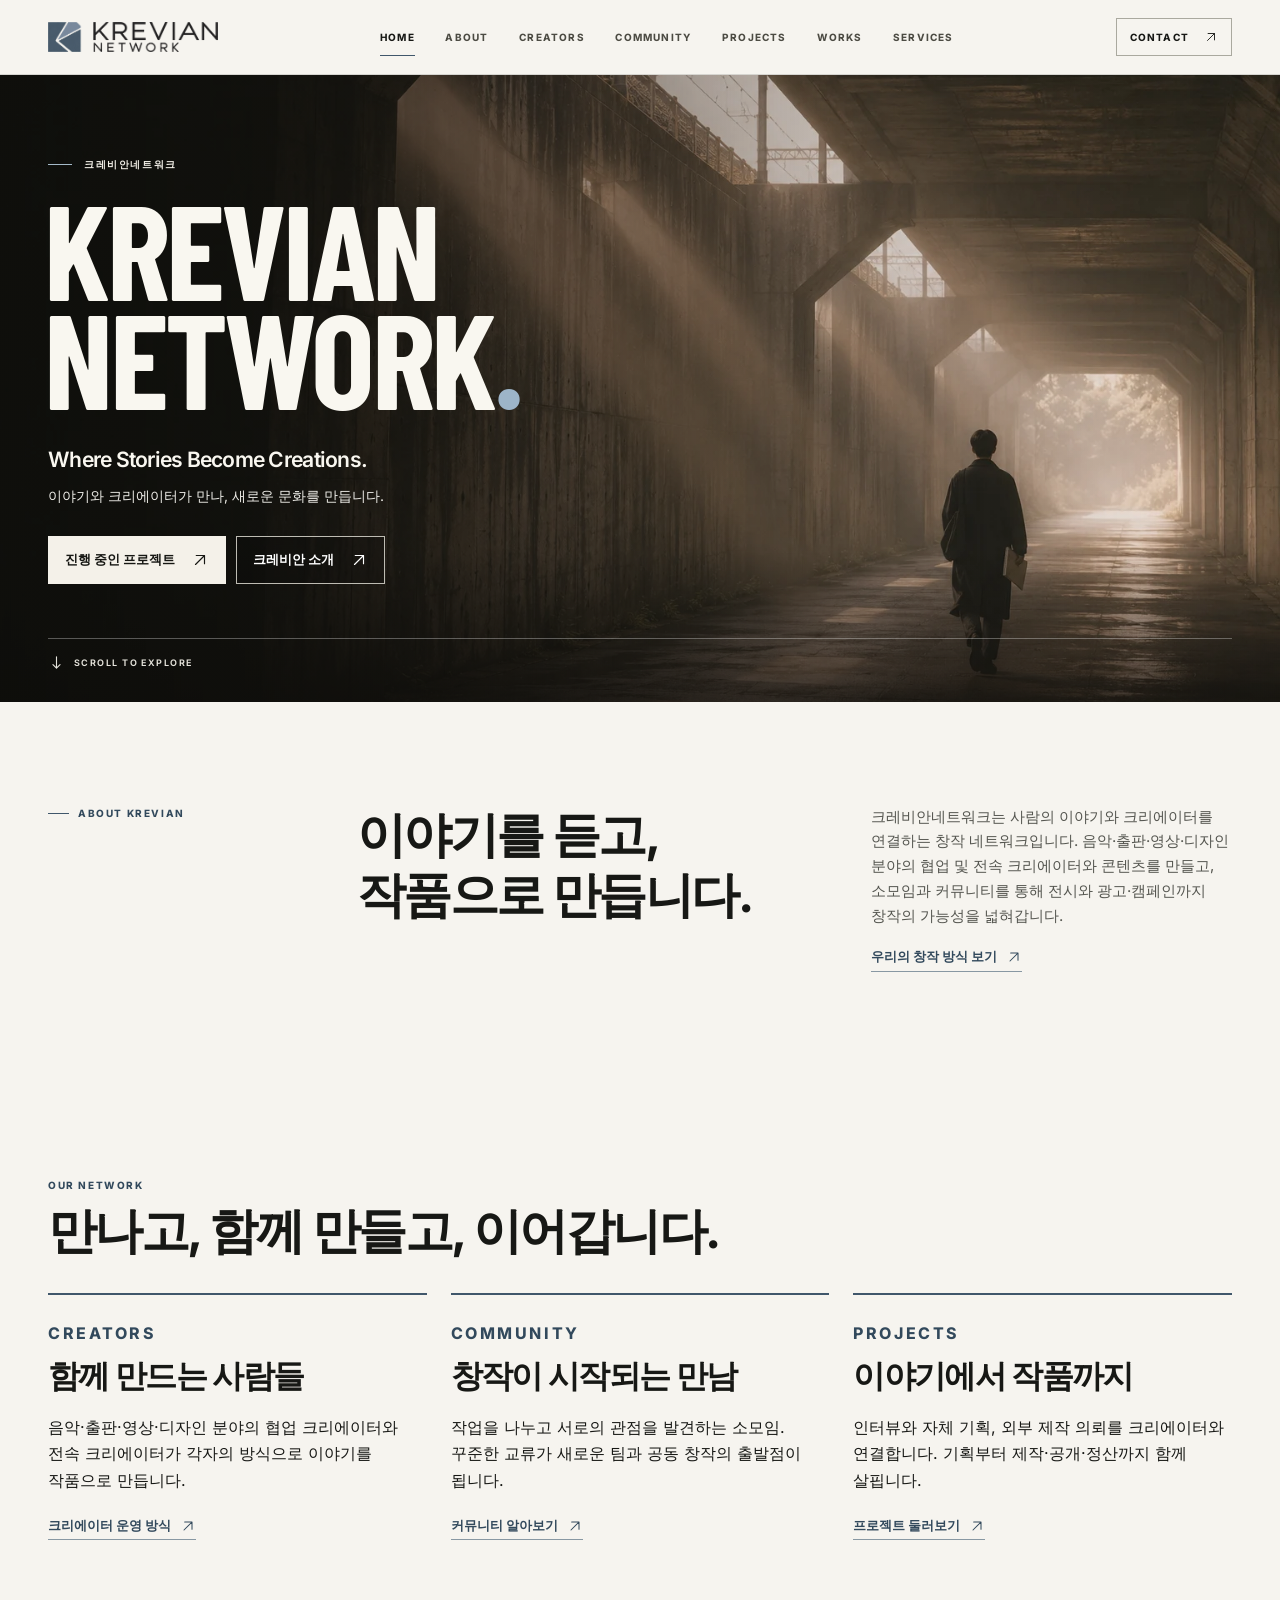
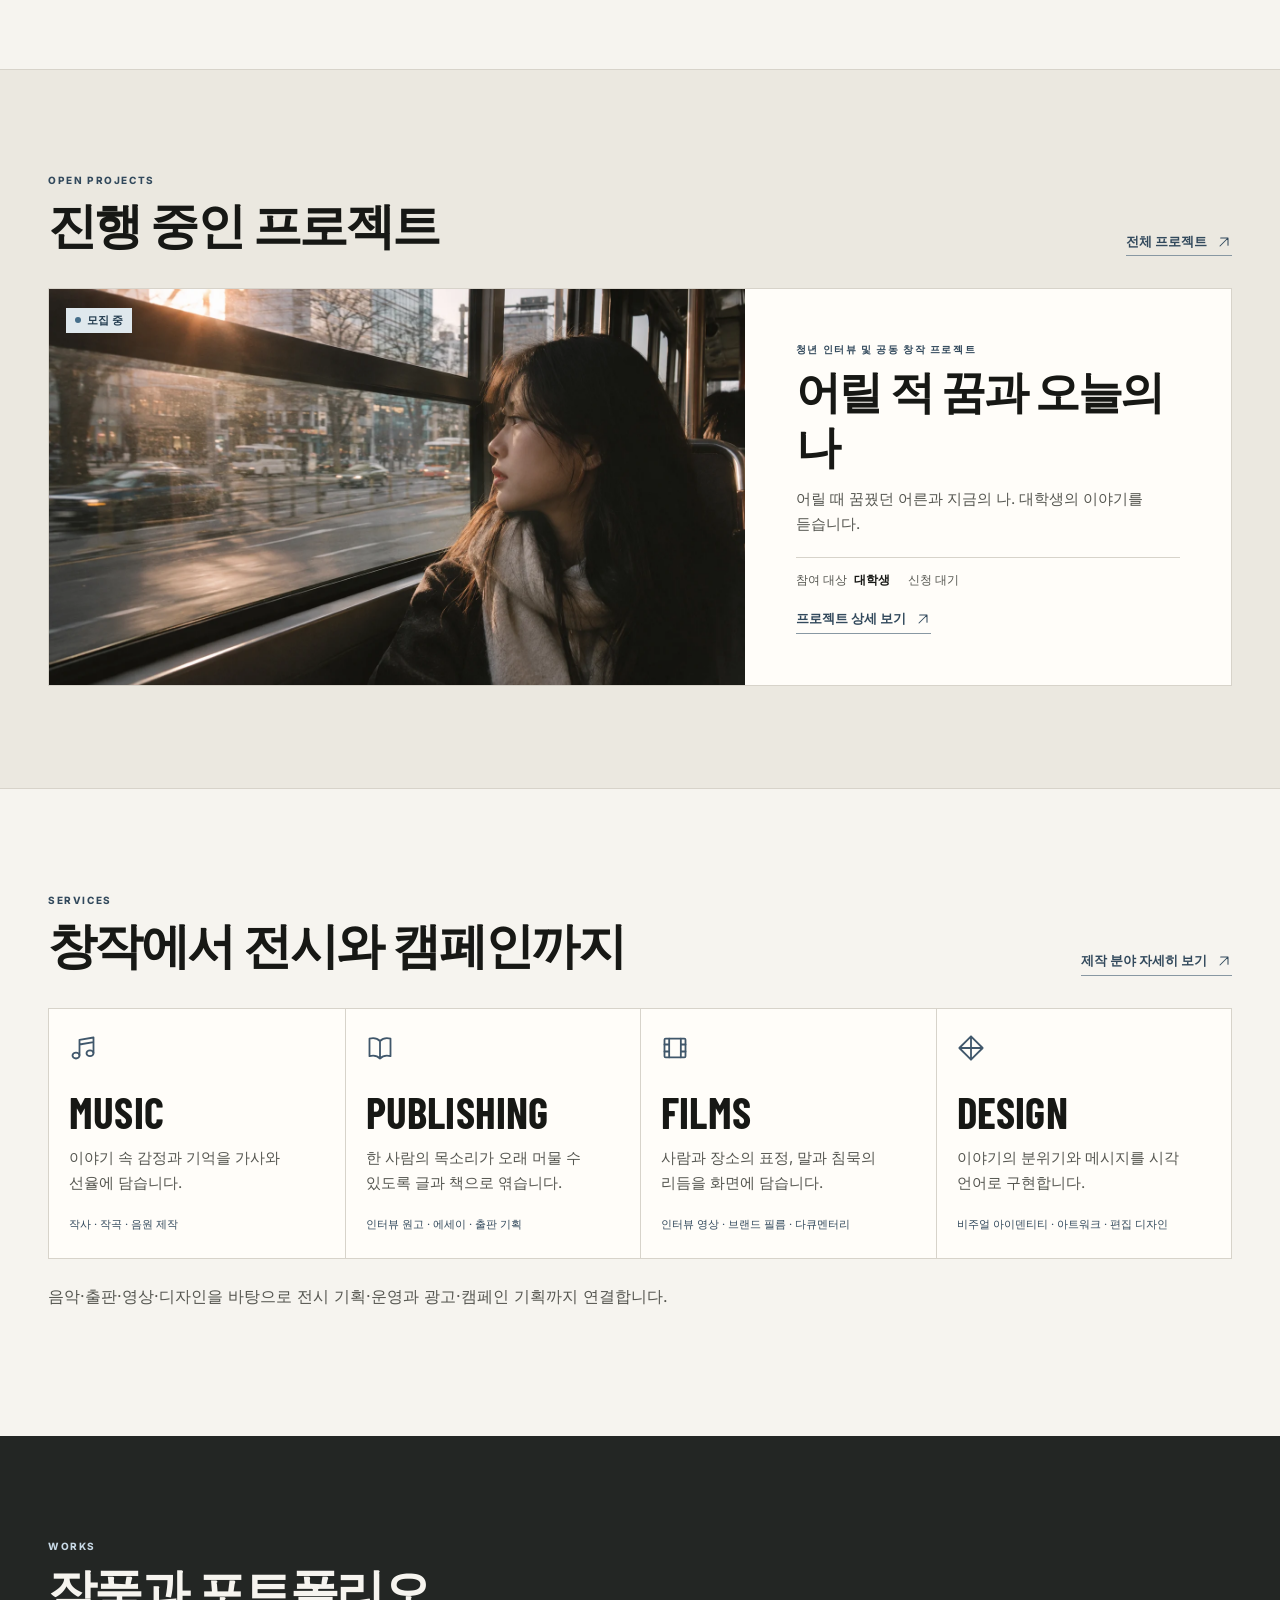
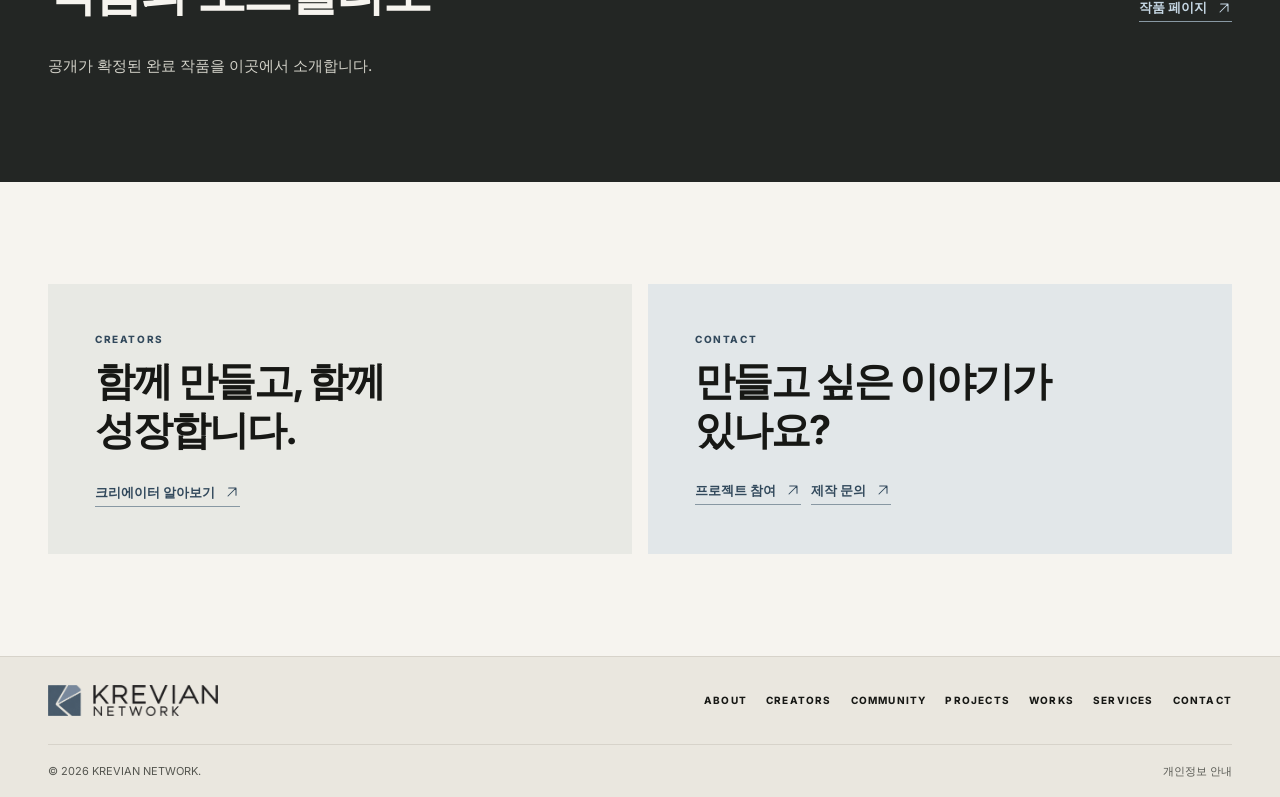
==== commit 2a1c575f: "Introduce creator network, community, brand meaning, exhibition and campaign services" ====
--- a/index.html
+++ b/index.html
@@ -1 +1 @@
-<!DOCTYPE html><html lang="ko"><head><meta charSet="utf-8"/><meta name="viewport" content="width=device-width, initial-scale=1"/><link rel="stylesheet" href="_next/static/css/a073b0831d847d06.css" data-precedence="next"/><meta name="description" content="크레비안네트워크은 사람들의 일상과 경험, 꿈과 고민 속에서 새로운 가치를 발견하고, 이를 콘텐츠로 만들어가는 종합 콘텐츠 제작사입니다."/><link rel="canonical" href="https://krevian-pd.art"/><meta property="og:title" content="크레비안네트워크 | KREVIAN NETWORK"/><meta property="og:description" content="크레비안네트워크은 사람들의 일상과 경험, 꿈과 고민 속에서 새로운 가치를 발견하고, 이를 콘텐츠로 만들어가는 종합 콘텐츠 제작사입니다."/><meta property="og:site_name" content="크레비안네트워크"/><meta property="og:locale" content="ko_KR"/><meta property="og:image" content="https://krevian-pd.art/images/underpass.webp"/><meta property="og:image:width" content="1536"/><meta property="og:image:height" content="1024"/><meta property="og:type" content="website"/><meta name="twitter:card" content="summary_large_image"/><meta name="twitter:title" content="크레비안네트워크 | KREVIAN NETWORK"/><meta name="twitter:description" content="크레비안네트워크은 사람들의 일상과 경험, 꿈과 고민 속에서 새로운 가치를 발견하고, 이를 콘텐츠로 만들어가는 종합 콘텐츠 제작사입니다."/><meta name="twitter:image" content="https://krevian-pd.art/images/underpass.webp"/><meta name="twitter:image:width" content="1536"/><meta name="twitter:image:height" content="1024"/><link rel="icon" href="icon.png?07f0030065e5c765" type="image/png"/><title>크레비안네트워크 | KREVIAN NETWORK</title><meta name="naver-site-verification" content="f6e91b881ddd0055997c91430da2728e52274e86" /><meta name="google-site-verification" content="pJuSFLHGsSRSgvp0l23GIhP0J8r2oN1fy8HzkA71kTw" /><script type="application/ld+json">{"@context":"https://schema.org","@type":"WebSite","name":"크레비안네트워크","alternateName":["크레비안네트워크","KREVIAN NETWORK"],"url":"https://krevian-pd.art/"}</script></head><body><div hidden=""><!--$--><!--/$--></div><a class="skip" href="#main">본문으로 건너뛰기</a><header class="header"><div class="head-inner"><a class="wordmark" aria-label="KREVIAN NETWORK 홈" href="./"><img alt="" loading="lazy" width="1560" height="277" decoding="async" data-nimg="1" style="color:transparent" src="images/krevian-network-logo.webp"/></a><nav class="desktop-nav" aria-label="주 메뉴"><a aria-current="page" href="./">HOME</a><a href="about/">ABOUT</a><a href="projects/">PROJECTS</a><a href="works/">WORKS</a><a href="services/">SERVICES</a><a href="creators/">CREATORS</a></nav><a class="top-contact desktop-contact" href="contact/">CONTACT <svg width="14" height="14" viewBox="0 0 24 24" fill="none" stroke="currentColor" stroke-width="1.55" stroke-linecap="round" stroke-linejoin="round" aria-hidden="true"><path d="M6 18 18 6M7 6h11v11"></path></svg></a><details class="mobile-nav"><summary aria-label="메뉴 열기"><span></span><span></span></summary><nav aria-label="모바일 주 메뉴"><a aria-current="page" href="./">HOME</a><a href="about/">ABOUT</a><a href="projects/">PROJECTS</a><a href="works/">WORKS</a><a href="services/">SERVICES</a><a href="creators/">CREATORS</a><a href="contact/">CONTACT</a></nav></details></div></header><main id="main"><section class="hero"><div class="photo "><img alt="" decoding="async" data-nimg="fill" style="position:absolute;height:100%;width:100%;left:0;top:0;right:0;bottom:0;color:transparent" src="images/underpass.webp"/></div><div class="hero-shade"></div><div class="wrap hero-inner"><div class="hero-copy"><p class="eyebrow hero-kicker"><span></span> 크레비안네트워크</p><h1>KREVIAN<br/>NETWORK<span>.</span></h1><p class="slogan">Where Stories Become Creations.</p><p class="hero-korean">당신의 이야기가 하나의 작품이 되는 곳.</p><div class="button-row"><a class="button " href="projects/">진행 중인 프로젝트<svg width="18" height="18" viewBox="0 0 24 24" fill="none" stroke="currentColor" stroke-width="1.55" stroke-linecap="round" stroke-linejoin="round" aria-hidden="true"><path d="M6 18 18 6M7 6h11v11"></path></svg></a><a class="button outline" href="about/">크레비안 소개<svg width="18" height="18" viewBox="0 0 24 24" fill="none" stroke="currentColor" stroke-width="1.55" stroke-linecap="round" stroke-linejoin="round" aria-hidden="true"><path d="M6 18 18 6M7 6h11v11"></path></svg></a></div></div><div class="hero-bottom"><a href="#about-home" aria-label="브랜드 소개로 이동"><svg width="17" height="17" viewBox="0 0 24 24" fill="none" stroke="currentColor" stroke-width="1.55" stroke-linecap="round" stroke-linejoin="round" aria-hidden="true"><path d="M12 4v16m-5-5 5 5 5-5"></path></svg> SCROLL TO EXPLORE</a></div></div></section><section id="about-home" class="section wrap about-home"><p class="eyebrow ruled">ABOUT KREVIAN</p><h2>이야기를 듣고,<br/>작품으로 만듭니다.</h2><div><p>크레비안네트워크은 사람들의 일상과 경험, 꿈과 고민 속에서 새로운 가치를 발견하고, 이를 콘텐츠로 만들어가는 종합 콘텐츠 제작사입니다.</p><a class="text-link" href="about/">우리의 창작 방식 보기<!-- --> <svg width="16" height="16" viewBox="0 0 24 24" fill="none" stroke="currentColor" stroke-width="1.55" stroke-linecap="round" stroke-linejoin="round" aria-hidden="true"><path d="M6 18 18 6M7 6h11v11"></path></svg></a></div></section><section class="section projects-home"><div class="wrap"><div class="section-heading"><div><p class="eyebrow">OPEN PROJECTS</p><h2>진행 중인 프로젝트</h2></div><a class="text-link" href="projects/">전체 프로젝트<!-- --> <svg width="16" height="16" viewBox="0 0 24 24" fill="none" stroke="currentColor" stroke-width="1.55" stroke-linecap="round" stroke-linejoin="round" aria-hidden="true"><path d="M6 18 18 6M7 6h11v11"></path></svg></a></div><article class="project-card"><a class="project-image" aria-label="꿈꾸던 어른이 되었나요? 상세 보기" href="projects/dreamed-adult/"><div class="photo "><img alt="" loading="lazy" decoding="async" data-nimg="fill" style="position:absolute;height:100%;width:100%;left:0;top:0;right:0;bottom:0;color:transparent" src="images/dreamed-adult.webp"/></div><span class="image-status"><span class="status is-open"><i></i>모집 중</span></span></a><div class="project-copy"><span class="eyebrow">청년 인터뷰 및 공동 창작 프로젝트</span><h3><a href="projects/dreamed-adult/">꿈꾸던 어른이 되었나요?</a></h3><p>어릴 때 꿈꿨던 어른과 지금의 나. 대학생의 이야기를 듣습니다.</p><div class="project-meta"><span>참여 대상 <b>대학생</b></span><span>신청 대기</span></div><a class="text-link" href="projects/dreamed-adult/">프로젝트 상세 보기<!-- --> <svg width="16" height="16" viewBox="0 0 24 24" fill="none" stroke="currentColor" stroke-width="1.55" stroke-linecap="round" stroke-linejoin="round" aria-hidden="true"><path d="M6 18 18 6M7 6h11v11"></path></svg></a></div></article></div></section><section class="section wrap"><div class="section-heading"><div><p class="eyebrow">SERVICES</p><h2>네 가지 제작 분야</h2></div><a class="text-link" href="services/">제작 분야 자세히 보기<!-- --> <svg width="16" height="16" viewBox="0 0 24 24" fill="none" stroke="currentColor" stroke-width="1.55" stroke-linecap="round" stroke-linejoin="round" aria-hidden="true"><path d="M6 18 18 6M7 6h11v11"></path></svg></a></div><div class="discipline-grid"><article><svg width="28" height="28" viewBox="0 0 24 24" fill="none" stroke="currentColor" stroke-width="1.55" stroke-linecap="round" stroke-linejoin="round" aria-hidden="true"><path d="M9 18V5l12-2v13M9 9l12-2"></path><ellipse cx="6" cy="18.5" rx="3" ry="2.5"></ellipse><ellipse cx="18" cy="16.5" rx="3" ry="2.5"></ellipse></svg><h3>MUSIC</h3><p>이야기 속 감정과 기억을 가사와 선율에 담습니다.</p><small>작사 · 작곡 · 음원 제작</small></article><article><svg width="28" height="28" viewBox="0 0 24 24" fill="none" stroke="currentColor" stroke-width="1.55" stroke-linecap="round" stroke-linejoin="round" aria-hidden="true"><path d="M12 6c-2-2-5-3-9-2v15c4-1 7 0 9 2 2-2 5-3 9-2V4c-4-1-7 0-9 2Zm0 0v15"></path></svg><h3>PUBLISHING</h3><p>한 사람의 목소리가 오래 머물 수 있도록 글과 책으로 엮습니다.</p><small>인터뷰 원고 · 에세이 · 출판 기획</small></article><article><svg width="28" height="28" viewBox="0 0 24 24" fill="none" stroke="currentColor" stroke-width="1.55" stroke-linecap="round" stroke-linejoin="round" aria-hidden="true"><rect x="3" y="4" width="18" height="16" rx="1"></rect><path d="M7 4v16m10-16v16M3 9h4m-4 6h4m10-6h4m-4 6h4"></path></svg><h3>FILMS</h3><p>사람과 장소의 표정, 말과 침묵의 리듬을 화면에 담습니다.</p><small>인터뷰 영상 · 브랜드 필름 · 다큐멘터리</small></article><article><svg width="28" height="28" viewBox="0 0 24 24" fill="none" stroke="currentColor" stroke-width="1.55" stroke-linecap="round" stroke-linejoin="round" aria-hidden="true"><path d="m12 2 10 10-10 10L2 12l10-10Zm0 0v20M2 12h20"></path></svg><h3>DESIGN</h3><p>이야기의 분위기와 메시지를 시각 언어로 구현합니다.</p><small>비주얼 아이덴티티 · 아트워크 · 편집 디자인</small></article></div></section><section class="section works-home"><div class="wrap"><div class="section-heading"><div><p class="eyebrow">WORKS</p><h2>작품과 포트폴리오</h2></div><a class="text-link" href="works/">작품 페이지<!-- --> <svg width="16" height="16" viewBox="0 0 24 24" fill="none" stroke="currentColor" stroke-width="1.55" stroke-linecap="round" stroke-linejoin="round" aria-hidden="true"><path d="M6 18 18 6M7 6h11v11"></path></svg></a></div><p>공개가 확정된 완료 작품을 이곳에서 소개합니다.</p></div></section><section class="section wrap home-invitations"><article><p class="eyebrow">CREATORS</p><h2>함께 만들 창작자를 찾습니다.</h2><a class="text-link" href="creators/">창작자 협업<!-- --> <svg width="16" height="16" viewBox="0 0 24 24" fill="none" stroke="currentColor" stroke-width="1.55" stroke-linecap="round" stroke-linejoin="round" aria-hidden="true"><path d="M6 18 18 6M7 6h11v11"></path></svg></a></article><article><p class="eyebrow">CONTACT</p><h2>만들고 싶은 이야기가 있나요?</h2><div class="button-row"><a class="text-link" href="projects/">프로젝트 참여<!-- --> <svg width="16" height="16" viewBox="0 0 24 24" fill="none" stroke="currentColor" stroke-width="1.55" stroke-linecap="round" stroke-linejoin="round" aria-hidden="true"><path d="M6 18 18 6M7 6h11v11"></path></svg></a><a class="text-link" href="contact/">제작 문의<!-- --> <svg width="16" height="16" viewBox="0 0 24 24" fill="none" stroke="currentColor" stroke-width="1.55" stroke-linecap="round" stroke-linejoin="round" aria-hidden="true"><path d="M6 18 18 6M7 6h11v11"></path></svg></a></div></article></section></main><footer class="footer"><div class="wrap footer-main"><a class="wordmark" aria-label="KREVIAN NETWORK 홈" href="./"><img alt="" loading="lazy" width="1560" height="277" decoding="async" data-nimg="1" style="color:transparent" src="images/krevian-network-logo.webp"/></a><nav aria-label="하단 메뉴"><a href="about/">ABOUT</a><a href="projects/">PROJECTS</a><a href="works/">WORKS</a><a href="services/">SERVICES</a><a href="creators/">CREATORS</a><a href="contact/">CONTACT</a></nav></div><div class="wrap footer-base"><span>© <!-- -->2026<!-- --> KREVIAN NETWORK.</span><a href="privacy/">개인정보 안내</a></div></footer><!--$--><!--/$--></body></html>+<!DOCTYPE html><html lang="ko"><head><meta charSet="utf-8"/><meta name="viewport" content="width=device-width, initial-scale=1"/><link rel="stylesheet" href="_next/static/css/7e80d89cfe43979f.css" data-precedence="next"/><meta name="description" content="크레비안네트워크는 사람의 이야기와 크리에이터를 연결하는 창작 네트워크입니다. 음악·출판·영상·디자인 분야의 협업 및 전속 크리에이터와 콘텐츠를 만들고, 소모임과 커뮤니티를 통해 전시와 광고·캠페인까지 창작의 가능성을 넓혀갑니다."/><link rel="canonical" href="https://krevian-pd.art"/><meta name="google-site-verification" content="pJuSFLHGsSRSgvp0l23GIhP0J8r2oN1fy8HzkA71kTw"/><meta name="naver-site-verification" content="f6e91b881ddd0055997c91430da2728e52274e86"/><meta property="og:title" content="크레비안네트워크 | KREVIAN NETWORK"/><meta property="og:description" content="크레비안네트워크는 사람의 이야기와 크리에이터를 연결하는 창작 네트워크입니다. 음악·출판·영상·디자인 분야의 협업 및 전속 크리에이터와 콘텐츠를 만들고, 소모임과 커뮤니티를 통해 전시와 광고·캠페인까지 창작의 가능성을 넓혀갑니다."/><meta property="og:site_name" content="크레비안네트워크"/><meta property="og:locale" content="ko_KR"/><meta property="og:image" content="https://krevian-pd.art/images/underpass.webp"/><meta property="og:image:width" content="1536"/><meta property="og:image:height" content="1024"/><meta property="og:type" content="website"/><meta name="twitter:card" content="summary_large_image"/><meta name="twitter:title" content="크레비안네트워크 | KREVIAN NETWORK"/><meta name="twitter:description" content="크레비안네트워크는 사람의 이야기와 크리에이터를 연결하는 창작 네트워크입니다. 음악·출판·영상·디자인 분야의 협업 및 전속 크리에이터와 콘텐츠를 만들고, 소모임과 커뮤니티를 통해 전시와 광고·캠페인까지 창작의 가능성을 넓혀갑니다."/><meta name="twitter:image" content="https://krevian-pd.art/images/underpass.webp"/><meta name="twitter:image:width" content="1536"/><meta name="twitter:image:height" content="1024"/><link rel="icon" href="icon.png?07f0030065e5c765" type="image/png"/><title>크레비안네트워크 | KREVIAN NETWORK</title></head><body><div hidden=""><!--$--><!--/$--></div><a class="skip" href="#main">본문으로 건너뛰기</a><header class="header"><div class="head-inner"><a class="wordmark" aria-label="KREVIAN NETWORK 홈" href="./"><img alt="" loading="lazy" width="1560" height="277" decoding="async" data-nimg="1" style="color:transparent" src="images/krevian-network-logo.webp"/></a><nav class="desktop-nav" aria-label="주 메뉴"><a aria-current="page" href="./">HOME</a><a href="about/">ABOUT</a><a href="creators/">CREATORS</a><a href="community/">COMMUNITY</a><a href="projects/">PROJECTS</a><a href="works/">WORKS</a><a href="services/">SERVICES</a></nav><a class="top-contact desktop-contact" href="contact/">CONTACT <svg width="14" height="14" viewBox="0 0 24 24" fill="none" stroke="currentColor" stroke-width="1.55" stroke-linecap="round" stroke-linejoin="round" aria-hidden="true"><path d="M6 18 18 6M7 6h11v11"></path></svg></a><details class="mobile-nav"><summary aria-label="메뉴 열기"><span></span><span></span></summary><nav aria-label="모바일 주 메뉴"><a aria-current="page" href="./">HOME</a><a href="about/">ABOUT</a><a href="creators/">CREATORS</a><a href="community/">COMMUNITY</a><a href="projects/">PROJECTS</a><a href="works/">WORKS</a><a href="services/">SERVICES</a><a href="contact/">CONTACT</a></nav></details></div></header><main id="main"><script type="application/ld+json">{"@context":"https://schema.org","@type":"WebSite","name":"크레비안네트워크","alternateName":["크레비안네트워크","KREVIAN NETWORK"],"url":"https://krevian-pd.art/"}</script><section class="hero"><div class="photo "><img alt="" decoding="async" data-nimg="fill" style="position:absolute;height:100%;width:100%;left:0;top:0;right:0;bottom:0;color:transparent" src="images/underpass.webp"/></div><div class="hero-shade"></div><div class="wrap hero-inner"><div class="hero-copy"><p class="eyebrow hero-kicker"><span></span> <!-- -->크레비안네트워크</p><h1>KREVIAN<br/>NETWORK<span>.</span></h1><p class="slogan">Where Stories Become Creations.</p><p class="hero-korean">이야기와 크리에이터가 만나, 새로운 문화를 만듭니다.</p><div class="button-row"><a class="button " href="projects/">진행 중인 프로젝트<svg width="18" height="18" viewBox="0 0 24 24" fill="none" stroke="currentColor" stroke-width="1.55" stroke-linecap="round" stroke-linejoin="round" aria-hidden="true"><path d="M6 18 18 6M7 6h11v11"></path></svg></a><a class="button outline" href="about/">크레비안 소개<svg width="18" height="18" viewBox="0 0 24 24" fill="none" stroke="currentColor" stroke-width="1.55" stroke-linecap="round" stroke-linejoin="round" aria-hidden="true"><path d="M6 18 18 6M7 6h11v11"></path></svg></a></div></div><div class="hero-bottom"><a href="#about-home" aria-label="브랜드 소개로 이동"><svg width="17" height="17" viewBox="0 0 24 24" fill="none" stroke="currentColor" stroke-width="1.55" stroke-linecap="round" stroke-linejoin="round" aria-hidden="true"><path d="M12 4v16m-5-5 5 5 5-5"></path></svg> SCROLL TO EXPLORE</a></div></div></section><section id="about-home" class="section wrap about-home"><p class="eyebrow ruled">ABOUT KREVIAN</p><h2>이야기를 듣고,<br/>작품으로 만듭니다.</h2><div><p>크레비안네트워크는 사람의 이야기와 크리에이터를 연결하는 창작 네트워크입니다. 음악·출판·영상·디자인 분야의 협업 및 전속 크리에이터와 콘텐츠를 만들고, 소모임과 커뮤니티를 통해 전시와 광고·캠페인까지 창작의 가능성을 넓혀갑니다.</p><a class="text-link" href="about/">우리의 창작 방식 보기<!-- --> <svg width="16" height="16" viewBox="0 0 24 24" fill="none" stroke="currentColor" stroke-width="1.55" stroke-linecap="round" stroke-linejoin="round" aria-hidden="true"><path d="M6 18 18 6M7 6h11v11"></path></svg></a></div></section><section class="section wrap"><div class="section-heading"><div><p class="eyebrow">OUR NETWORK</p><h2>만나고, 함께 만들고, 이어갑니다.</h2></div></div><div class="network-grid"><article><p class="eyebrow">CREATORS</p><h3>함께 만드는 사람들</h3><p>음악·출판·영상·디자인 분야의 협업 크리에이터와 전속 크리에이터가 각자의 방식으로 이야기를 작품으로 만듭니다.</p><a class="text-link" href="creators/">크리에이터 운영 방식<!-- --> <svg width="16" height="16" viewBox="0 0 24 24" fill="none" stroke="currentColor" stroke-width="1.55" stroke-linecap="round" stroke-linejoin="round" aria-hidden="true"><path d="M6 18 18 6M7 6h11v11"></path></svg></a></article><article><p class="eyebrow">COMMUNITY</p><h3>창작이 시작되는 만남</h3><p>작업을 나누고 서로의 관점을 발견하는 소모임. 꾸준한 교류가 새로운 팀과 공동 창작의 출발점이 됩니다.</p><a class="text-link" href="community/">커뮤니티 알아보기<!-- --> <svg width="16" height="16" viewBox="0 0 24 24" fill="none" stroke="currentColor" stroke-width="1.55" stroke-linecap="round" stroke-linejoin="round" aria-hidden="true"><path d="M6 18 18 6M7 6h11v11"></path></svg></a></article><article><p class="eyebrow">PROJECTS</p><h3>이야기에서 작품까지</h3><p>인터뷰와 자체 기획, 외부 제작 의뢰를 크리에이터와 연결합니다. 기획부터 제작·공개·정산까지 함께 살핍니다.</p><a class="text-link" href="projects/">프로젝트 둘러보기<!-- --> <svg width="16" height="16" viewBox="0 0 24 24" fill="none" stroke="currentColor" stroke-width="1.55" stroke-linecap="round" stroke-linejoin="round" aria-hidden="true"><path d="M6 18 18 6M7 6h11v11"></path></svg></a></article></div></section><section class="section projects-home"><div class="wrap"><div class="section-heading"><div><p class="eyebrow">OPEN PROJECTS</p><h2>진행 중인 프로젝트</h2></div><a class="text-link" href="projects/">전체 프로젝트<!-- --> <svg width="16" height="16" viewBox="0 0 24 24" fill="none" stroke="currentColor" stroke-width="1.55" stroke-linecap="round" stroke-linejoin="round" aria-hidden="true"><path d="M6 18 18 6M7 6h11v11"></path></svg></a></div><article class="project-card"><a class="project-image" aria-label="어릴 적 꿈과 오늘의 나 상세 보기" href="projects/dreamed-adult/"><div class="photo "><img alt="" loading="lazy" decoding="async" data-nimg="fill" style="position:absolute;height:100%;width:100%;left:0;top:0;right:0;bottom:0;color:transparent" src="images/dreamed-adult.webp"/></div><span class="image-status"><span class="status is-open"><i></i>모집 중</span></span></a><div class="project-copy"><span class="eyebrow">청년 인터뷰 및 공동 창작 프로젝트</span><h3><a href="projects/dreamed-adult/">어릴 적 꿈과 오늘의 나</a></h3><p>어릴 때 꿈꿨던 어른과 지금의 나. 대학생의 이야기를 듣습니다.</p><div class="project-meta"><span>참여 대상 <b>대학생</b></span><span>신청 대기</span></div><a class="text-link" href="projects/dreamed-adult/">프로젝트 상세 보기<!-- --> <svg width="16" height="16" viewBox="0 0 24 24" fill="none" stroke="currentColor" stroke-width="1.55" stroke-linecap="round" stroke-linejoin="round" aria-hidden="true"><path d="M6 18 18 6M7 6h11v11"></path></svg></a></div></article></div></section><section class="section wrap"><div class="section-heading"><div><p class="eyebrow">SERVICES</p><h2>창작에서 전시와 캠페인까지</h2></div><a class="text-link" href="services/">제작 분야 자세히 보기<!-- --> <svg width="16" height="16" viewBox="0 0 24 24" fill="none" stroke="currentColor" stroke-width="1.55" stroke-linecap="round" stroke-linejoin="round" aria-hidden="true"><path d="M6 18 18 6M7 6h11v11"></path></svg></a></div><div class="discipline-grid"><article><svg width="28" height="28" viewBox="0 0 24 24" fill="none" stroke="currentColor" stroke-width="1.55" stroke-linecap="round" stroke-linejoin="round" aria-hidden="true"><path d="M9 18V5l12-2v13M9 9l12-2"></path><ellipse cx="6" cy="18.5" rx="3" ry="2.5"></ellipse><ellipse cx="18" cy="16.5" rx="3" ry="2.5"></ellipse></svg><h3>MUSIC</h3><p>이야기 속 감정과 기억을 가사와 선율에 담습니다.</p><small>작사 · 작곡 · 음원 제작</small></article><article><svg width="28" height="28" viewBox="0 0 24 24" fill="none" stroke="currentColor" stroke-width="1.55" stroke-linecap="round" stroke-linejoin="round" aria-hidden="true"><path d="M12 6c-2-2-5-3-9-2v15c4-1 7 0 9 2 2-2 5-3 9-2V4c-4-1-7 0-9 2Zm0 0v15"></path></svg><h3>PUBLISHING</h3><p>한 사람의 목소리가 오래 머물 수 있도록 글과 책으로 엮습니다.</p><small>인터뷰 원고 · 에세이 · 출판 기획</small></article><article><svg width="28" height="28" viewBox="0 0 24 24" fill="none" stroke="currentColor" stroke-width="1.55" stroke-linecap="round" stroke-linejoin="round" aria-hidden="true"><rect x="3" y="4" width="18" height="16" rx="1"></rect><path d="M7 4v16m10-16v16M3 9h4m-4 6h4m10-6h4m-4 6h4"></path></svg><h3>FILMS</h3><p>사람과 장소의 표정, 말과 침묵의 리듬을 화면에 담습니다.</p><small>인터뷰 영상 · 브랜드 필름 · 다큐멘터리</small></article><article><svg width="28" height="28" viewBox="0 0 24 24" fill="none" stroke="currentColor" stroke-width="1.55" stroke-linecap="round" stroke-linejoin="round" aria-hidden="true"><path d="m12 2 10 10-10 10L2 12l10-10Zm0 0v20M2 12h20"></path></svg><h3>DESIGN</h3><p>이야기의 분위기와 메시지를 시각 언어로 구현합니다.</p><small>비주얼 아이덴티티 · 아트워크 · 편집 디자인</small></article></div><p class="network-note">음악·출판·영상·디자인을 바탕으로 전시 기획·운영과 광고·캠페인 기획까지 연결합니다.</p></section><section class="section works-home"><div class="wrap"><div class="section-heading"><div><p class="eyebrow">WORKS</p><h2>작품과 포트폴리오</h2></div><a class="text-link" href="works/">작품 페이지<!-- --> <svg width="16" height="16" viewBox="0 0 24 24" fill="none" stroke="currentColor" stroke-width="1.55" stroke-linecap="round" stroke-linejoin="round" aria-hidden="true"><path d="M6 18 18 6M7 6h11v11"></path></svg></a></div><p>공개가 확정된 완료 작품을 이곳에서 소개합니다.</p></div></section><section class="section wrap home-invitations"><article><p class="eyebrow">CREATORS</p><h2>함께 만들고, 함께 성장합니다.</h2><a class="text-link" href="creators/">크리에이터 알아보기<!-- --> <svg width="16" height="16" viewBox="0 0 24 24" fill="none" stroke="currentColor" stroke-width="1.55" stroke-linecap="round" stroke-linejoin="round" aria-hidden="true"><path d="M6 18 18 6M7 6h11v11"></path></svg></a></article><article><p class="eyebrow">CONTACT</p><h2>만들고 싶은 이야기가 있나요?</h2><div class="button-row"><a class="text-link" href="projects/">프로젝트 참여<!-- --> <svg width="16" height="16" viewBox="0 0 24 24" fill="none" stroke="currentColor" stroke-width="1.55" stroke-linecap="round" stroke-linejoin="round" aria-hidden="true"><path d="M6 18 18 6M7 6h11v11"></path></svg></a><a class="text-link" href="contact/">제작 문의<!-- --> <svg width="16" height="16" viewBox="0 0 24 24" fill="none" stroke="currentColor" stroke-width="1.55" stroke-linecap="round" stroke-linejoin="round" aria-hidden="true"><path d="M6 18 18 6M7 6h11v11"></path></svg></a></div></article></section></main><footer class="footer"><div class="wrap footer-main"><a class="wordmark" aria-label="KREVIAN NETWORK 홈" href="./"><img alt="" loading="lazy" width="1560" height="277" decoding="async" data-nimg="1" style="color:transparent" src="images/krevian-network-logo.webp"/></a><nav aria-label="하단 메뉴"><a href="about/">ABOUT</a><a href="creators/">CREATORS</a><a href="community/">COMMUNITY</a><a href="projects/">PROJECTS</a><a href="works/">WORKS</a><a href="services/">SERVICES</a><a href="contact/">CONTACT</a></nav></div><div class="wrap footer-base"><span>© <!-- -->2026<!-- --> KREVIAN NETWORK.</span><a href="privacy/">개인정보 안내</a></div></footer><!--$--><!--/$--></body></html>
--- a/_next/static/css/7e80d89cfe43979f.css
+++ b/_next/static/css/7e80d89cfe43979f.css
@@ -0,0 +1 @@
+@font-face{font-family:Inter Variable;font-style:normal;font-display:swap;font-weight:100 900;src:url(/_next/static/media/inter-cyrillic-ext-wght-normal.460bdf14.woff2) format("woff2-variations");unicode-range:u+0460-052f,u+1c80-1c8a,u+20b4,u+2de0-2dff,u+a640-a69f,u+fe2e-fe2f}@font-face{font-family:Inter Variable;font-style:normal;font-display:swap;font-weight:100 900;src:url(/_next/static/media/inter-cyrillic-wght-normal.491cbc05.woff2) format("woff2-variations");unicode-range:u+0301,u+0400-045f,u+0490-0491,u+04b0-04b1,u+2116}@font-face{font-family:Inter Variable;font-style:normal;font-display:swap;font-weight:100 900;src:url(/_next/static/media/inter-greek-ext-wght-normal.23aae568.woff2) format("woff2-variations");unicode-range:u+1f??}@font-face{font-family:Inter Variable;font-style:normal;font-display:swap;font-weight:100 900;src:url(/_next/static/media/inter-greek-wght-normal.4449bf7a.woff2) format("woff2-variations");unicode-range:u+0370-0377,u+037a-037f,u+0384-038a,u+038c,u+038e-03a1,u+03a3-03ff}@font-face{font-family:Inter Variable;font-style:normal;font-display:swap;font-weight:100 900;src:url(/_next/static/media/inter-vietnamese-wght-normal.113a630f.woff2) format("woff2-variations");unicode-range:u+0102-0103,u+0110-0111,u+0128-0129,u+0168-0169,u+01a0-01a1,u+01af-01b0,u+0300-0301,u+0303-0304,u+0308-0309,u+0323,u+0329,u+1ea0-1ef9,u+20ab}@font-face{font-family:Inter Variable;font-style:normal;font-display:swap;font-weight:100 900;src:url(/_next/static/media/inter-latin-ext-wght-normal.3835a68e.woff2) format("woff2-variations");unicode-range:u+0100-02ba,u+02bd-02c5,u+02c7-02cc,u+02ce-02d7,u+02dd-02ff,u+0304,u+0308,u+0329,u+1d00-1dbf,u+1e00-1e9f,u+1ef2-1eff,u+2020,u+20a0-20ab,u+20ad-20c0,u+2113,u+2c60-2c7f,u+a720-a7ff}@font-face{font-family:Inter Variable;font-style:normal;font-display:swap;font-weight:100 900;src:url(/_next/static/media/inter-latin-wght-normal.6c596dfc.woff2) format("woff2-variations");unicode-range:u+00??,u+0131,u+0152-0153,u+02bb-02bc,u+02c6,u+02da,u+02dc,u+0304,u+0308,u+0329,u+2000-206f,u+20ac,u+2122,u+2191,u+2193,u+2212,u+2215,u+feff,u+fffd}@font-face{font-family:Barlow Condensed;font-style:normal;font-display:swap;font-weight:700;src:url(/_next/static/media/barlow-condensed-vietnamese-700-normal.b5cf89c0.woff2) format("woff2"),url(/_next/static/media/barlow-condensed-vietnamese-700-normal.c7b344a0.woff) format("woff");unicode-range:u+0102-0103,u+0110-0111,u+0128-0129,u+0168-0169,u+01a0-01a1,u+01af-01b0,u+0300-0301,u+0303-0304,u+0308-0309,u+0323,u+0329,u+1ea0-1ef9,u+20ab}@font-face{font-family:Barlow Condensed;font-style:normal;font-display:swap;font-weight:700;src:url(/_next/static/media/barlow-condensed-latin-ext-700-normal.e84925df.woff2) format("woff2"),url(/_next/static/media/barlow-condensed-latin-ext-700-normal.73a79c9e.woff) format("woff");unicode-range:u+0100-02ba,u+02bd-02c5,u+02c7-02cc,u+02ce-02d7,u+02dd-02ff,u+0304,u+0308,u+0329,u+1d00-1dbf,u+1e00-1e9f,u+1ef2-1eff,u+2020,u+20a0-20ab,u+20ad-20c0,u+2113,u+2c60-2c7f,u+a720-a7ff}@font-face{font-family:Barlow Condensed;font-style:normal;font-display:swap;font-weight:700;src:url(/_next/static/media/barlow-condensed-latin-700-normal.e9811009.woff2) format("woff2"),url(/_next/static/media/barlow-condensed-latin-700-normal.f6cc1247.woff) format("woff");unicode-range:u+00??,u+0131,u+0152-0153,u+02bb-02bc,u+02c6,u+02da,u+02dc,u+0304,u+0308,u+0329,u+2000-206f,u+20ac,u+2122,u+2191,u+2193,u+2212,u+2215,u+feff,u+fffd}:root{--paper:#f6f4ef;--white:#fffdf9;--ink:#171815;--muted:#555650;--line:#d7d3ca;--blue:#40576b;--blue-dark:#32495c;--mist:#dfe8ed;--sans:"Inter Variable","Malgun Gothic","Apple SD Gothic Neo",sans-serif;--condensed:"Barlow Condensed","Arial Narrow",sans-serif}*{box-sizing:border-box}html{color-scheme:light;scroll-behavior:smooth}body{margin:0;background:var(--paper);color:var(--ink);font:15px/1.65 var(--sans);word-break:keep-all}a{color:inherit;text-decoration:none}button,input,select,textarea{font:inherit}button,summary{cursor:pointer}img{max-width:100%}h1,h2,h3,p{margin:0}h1,h2,h3{line-height:1.23;letter-spacing:-.052em}h2{font-size:clamp(29px,4vw,49px)}p+p{margin-top:1em}:focus-visible{outline:3px solid #346e99;outline-offset:4px}::selection{background:#c4d5e1;color:var(--ink)}.skip{position:absolute;top:8px;left:8px;z-index:20;transform:translateY(-160%);background:white;padding:.5rem 1rem}.skip:focus{transform:translateY(0)}.head-inner,.wrap{width:min(100% - 96px,1280px);margin-inline:auto}.narrow{max-width:780px}.section{padding-block:clamp(65px,8vw,124px)}.section.compact{padding-block:44px 0}.header{position:relative;z-index:5;background:var(--paper);border-bottom:1px solid rgba(27,27,22,.14)}.head-inner{height:74px;display:flex;justify-content:space-between;align-items:center;gap:18px}.wordmark{display:inline-flex;flex:none;align-items:center}.wordmark img{display:block;width:170px;height:auto}.desktop-nav{display:flex;align-items:center;gap:clamp(17px,2.4vw,41px)}.desktop-nav a,.footer nav a,.mobile-nav nav a,.top-contact{font-size:10px;letter-spacing:.12em;font-weight:750}.desktop-nav a{position:relative;padding:15px 0;color:#4c4b43}.desktop-nav a:hover,.desktop-nav a[aria-current]{color:var(--ink)}.desktop-nav a[aria-current]:after{content:"";position:absolute;bottom:4px;left:0;width:100%;height:1px;background:var(--blue)}.top-contact{display:inline-flex;gap:15px;align-items:center;border:1px solid #aaa99f;padding:10px 13px;transition:background .18s ease}.top-contact:hover,.top-contact[aria-current]{background:var(--mist)}.mobile-nav{display:none}.eyebrow{color:var(--blue-dark);font-size:10px;line-height:1.6;font-weight:760;letter-spacing:.16em}.hero{color:#f9f7f0;background:#1e1b15;isolation:isolate}.hero,.photo{position:relative}.photo{overflow:hidden;background:#b7ad9d}.photo img{object-fit:cover}.hero-shade,.hero>.photo{position:absolute;inset:0;z-index:-1}.hero>.photo img{object-position:center 55%}.hero-shade{background:linear-gradient(90deg,rgba(13,13,10,.83),rgba(15,14,11,.62) 30%,rgba(15,14,11,.19) 67%,rgba(15,14,11,.05)),linear-gradient(0deg,rgba(15,14,11,.75),transparent 24%)}.hero-inner{min-height:clamp(610px,49vw,790px);position:relative;display:flex;flex-direction:column;justify-content:center;padding-block:64px 92px}.hero-copy{margin-top:-9px;animation:appear .55s ease-out both}.hero-kicker{color:#f0ede5;display:flex;align-items:center;gap:12px;margin-bottom:22px;font-size:10px}.hero-kicker span{width:24px;height:1px;background:#a5bac9}.hero h1{font-family:var(--condensed);font-weight:700;font-size:clamp(80px,10.5vw,174px);line-height:.805;letter-spacing:-.028em;margin-left:-.027em}.hero h1 span{color:#9db4c8}.slogan{font-size:clamp(16px,1.65vw,25px);letter-spacing:-.035em;margin-top:32px;font-weight:600}.hero-korean{color:#efeee9;font-size:14px;margin-top:6px}.button-row{display:flex;flex-wrap:wrap;align-items:center;gap:10px}.hero .button-row{margin-top:29px}.button{display:inline-flex;align-items:center;justify-content:space-between;gap:16px;min-height:48px;padding:11px 16px;border:1px solid var(--blue-dark);background:var(--blue-dark);color:white;font-weight:700;font-size:13px;transition:background .2s ease,color .2s ease,border-color .2s ease}.button:hover{background:#263946;border-color:#263946}.hero .button{background:#f4f1e9;border-color:#f4f1e9;color:#161713}.hero .button:hover{background:var(--mist);border-color:var(--mist)}.hero .button.outline{background:rgba(12,13,12,.28);border-color:#bebcb3;color:white}.hero .button.outline:hover{background:rgba(255,255,255,.14)}.button.outline-ink{background:transparent;color:var(--ink);border-color:#a09d91}.button.outline-ink:hover{background:var(--mist)}.button.unavailable{background:#e6e2da;color:#494943;border-color:#d3cec4}.hero-bottom{position:absolute;inset:auto 0 23px;padding-top:15px;border-top:1px solid #ffffff4f;color:#e5e3db}.hero-bottom a{display:inline-flex;align-items:center;gap:9px;font-size:9px;font-weight:650;letter-spacing:.16em}.about-home{display:grid;grid-template-columns:.75fr 1.35fr 1.05fr;align-items:start;gap:clamp(23px,4vw,76px)}.about-home p:not(.eyebrow){color:var(--muted);max-width:390px}.ruled:before{content:"";display:inline-block;vertical-align:middle;width:21px;height:1px;background:var(--blue);margin-right:9px}.about-home .text-link{margin-top:18px}.text-link{display:inline-flex;align-items:center;gap:9px;align-self:flex-start;font-size:13px;font-weight:700;color:var(--blue-dark);border-bottom:1px solid #8898a3;padding-bottom:3px;max-width:100%}.text-link:hover{color:#131a22;border-color:#131a22}.section-heading{display:flex;gap:18px;justify-content:space-between;align-items:end;margin-bottom:32px}.section-heading .text-link{align-self:end;flex:none}.page-intro h1,.section-heading h2{margin-top:8px}.projects-home{background:#ebe8e0;border-block:1px solid var(--line)}.project-card{display:grid;grid-template-columns:1.43fr 1fr;background:var(--white);border:1px solid var(--line)}.project-image{position:relative;min-height:320px;display:block;overflow:hidden}.project-image .photo{position:absolute;inset:0}.project-image img{transition:transform .45s ease-out;object-position:center}.project-image:hover img{transform:scale(1.035)}.image-status{position:absolute;top:17px;left:17px}.status{display:inline-flex;align-items:center;gap:6px;padding:6px 9px;background:#dfdcd5;color:#353630;font-weight:750;font-size:11px;line-height:1.2;white-space:nowrap}.status i{width:6px;height:6px;background:#716d65;border-radius:50%}.status.is-open{background:var(--mist);color:#233c4f}.status.is-open i{background:#456e8a}.project-copy{padding:clamp(24px,4vw,59px);display:flex;flex-direction:column;justify-content:center;align-items:flex-start}.project-copy h3{font-size:clamp(26px,3.5vw,53px);margin:8px 0 12px}.project-copy h3 a:hover{text-decoration:underline;text-decoration-thickness:1px;text-underline-offset:5px}.project-copy p,.project-meta{color:var(--muted)}.project-meta{display:flex;flex-wrap:wrap;gap:10px 18px;border-top:1px solid var(--line);padding-top:12px;margin-top:21px;margin-bottom:18px;width:100%;font-size:12px}.project-meta b{color:var(--ink);margin-left:4px}.project-list{display:grid;gap:28px}.discipline-grid{display:grid;grid-template-columns:repeat(4,1fr);border:1px solid var(--line);background:var(--white)}.discipline-grid article{padding:25px 20px;min-width:0}.discipline-grid article+article{border-left:1px solid var(--line)}.discipline-grid svg{color:var(--blue);margin-bottom:16px}.discipline-grid h3{font-family:var(--condensed);font-size:clamp(22px,3.4vw,43px);letter-spacing:.005em}.discipline-grid p{margin-top:8px;color:var(--muted)}.discipline-grid small{display:block;margin-top:19px;color:var(--blue-dark);font-size:11px}.discipline-grid h3 small{margin:0;font:700 10px/1.6 var(--sans);letter-spacing:.14em}.work-grid{display:grid;grid-template-columns:repeat(auto-fit,minmax(min(100%,300px),1fr));gap:22px}.work-grid article{border:1px solid var(--line);background:var(--white);color:var(--ink)}.work-grid .photo{aspect-ratio:1.65}.work-copy{padding:21px}.work-copy h3{margin-block:6px 10px;font-size:25px}.work-copy .text-link{margin-top:13px}.works-home{color:var(--paper);background:#232624}.works-home .eyebrow,.works-home .text-link{color:#c7d8e5}.works-home p:not(.eyebrow){color:#d3d2c9}.works-home .work-copy p:not(.eyebrow){color:var(--muted)}.works-home .work-copy .eyebrow,.works-home .work-copy .text-link{color:var(--blue-dark)}.home-invitations{display:grid;grid-template-columns:1fr 1fr;gap:16px}.home-invitations article{background:#e8e9e4;padding:clamp(23px,4vw,47px)}.home-invitations article+article{background:#e2e7e9}.home-invitations h2{font-size:clamp(23px,3.1vw,41px);margin:10px 0 25px}.footer{border-top:1px solid var(--line);background:#eae7df}.footer-base,.footer-main{display:flex;flex-wrap:wrap;justify-content:space-between;align-items:center;padding-block:28px;gap:18px}.footer-main nav{display:flex;flex-wrap:wrap;gap:10px 19px}.footer-base{justify-content:flex-start;border-top:1px solid var(--line);padding-block:17px;color:var(--muted);font-size:11px}.footer-base span{margin-right:auto}.footer a:hover{text-decoration:underline;text-underline-offset:4px}.page-intro{margin-bottom:clamp(29px,5vw,56px)}.detail-top h1,.page-intro h1{font-size:clamp(37px,6.7vw,88px)}.lede{max-width:65ch;margin-top:13px;color:var(--muted);font-size:clamp(15px,1.6vw,19px)}.detail-content,.form-shell,.prose{max-width:780px}.about-story>p{font-size:clamp(16px,1.55vw,19px);line-height:1.85}.detail-content h2,.prose h2{font-size:clamp(23px,3vw,34px);margin-bottom:10px}.prose h2{margin-top:43px}.prose .button{margin-top:30px}.back-link{display:inline-flex;padding-bottom:4px;border-bottom:1px solid var(--line);color:var(--blue-dark);font-size:13px;margin-bottom:28px}.detail-top{display:grid;grid-template-columns:1fr 1fr;gap:clamp(23px,4vw,66px);align-items:center}.detail-top h1{margin-top:12px}.detail-top .photo{aspect-ratio:1.43}.detail-top .english-title{font-size:14px;margin-top:13px;color:var(--blue-dark)}.tag-row{display:flex;align-items:center;gap:11px;font-size:13px;margin-block:19px}.detail-content{margin-inline:auto;margin-top:52px}.detail-content>section{padding-block:30px;border-top:1px solid var(--line)}.detail-content>.button-row{padding-top:24px;border-top:1px solid var(--line)}.qr-page{padding-top:37px}.qr-page .detail-top{display:flex;flex-direction:column;align-items:stretch}.qr-page .detail-top .photo{aspect-ratio:2.1}.qr-page h1{font-size:clamp(34px,7vw,59px)}.process{list-style:none;counter-reset:steps;padding:0;margin-bottom:0}.process li{position:relative;counter-increment:steps;padding:10px 0 10px 38px;border-bottom:1px solid var(--line)}.process li:before{content:counter(steps,decimal-leading-zero);position:absolute;left:0;top:12px;color:var(--blue-dark);font-size:11px;font-weight:750}.process li p{margin-top:3px;color:var(--muted)}.process li:last-child{border-bottom:0}.faq details{border-bottom:1px solid var(--line)}.faq summary{display:flex;justify-content:space-between;align-items:center;gap:9px;padding:13px 0;min-height:45px;font-weight:680;list-style:none}.faq summary::-webkit-details-marker{display:none}.faq summary svg{flex:none}.faq details[open] summary svg{transform:rotate(45deg)}.faq p{padding-bottom:16px;color:var(--muted)}.preline{white-space:pre-line}.empty,.success-box{padding:25px;border:1px solid var(--line);background:var(--white)}.empty h2,.success-box h2{font-size:25px;margin-bottom:7px}.empty .text-link,.success-box .text-link{margin-top:15px}.form-shell{display:grid;gap:19px;padding:0;border:0;min-inline-size:0;margin:0}.form-shell>.button{justify-self:start}.form-grid{display:grid;grid-template-columns:1fr 1fr;gap:16px}.street-response .page-intro h1{font-size:clamp(34px,7vw,59px)}.street-entry{display:grid;grid-template-columns:repeat(2,minmax(0,1fr));gap:4px;padding:4px;margin-bottom:24px;background:var(--mist)}.street-entry a{display:grid;place-items:center;min-height:46px;padding:6px;text-align:center;font-size:14px;font-weight:700}.street-entry a[aria-current]{color:var(--white);background:var(--blue-dark)}.street-fields{display:grid;gap:15px;padding:clamp(14px,3vw,23px);border:1px solid var(--line);background:var(--white)}.street-fields h2{font-size:20px}.street-hint{color:var(--muted);font-size:14px}.street-fields textarea{min-height:94px}.success-box .street-next{margin-top:16px}.success-box .street-next .text-link{margin-top:0}.field{display:grid;align-content:start;gap:5px;min-width:0;font-size:14px;font-weight:650}.field small{margin-left:6px;color:var(--muted);font-size:11px;font-weight:450}input:not([type=checkbox],[type=hidden]),select,textarea{width:100%;min-height:44px;padding:8px 10px;background:var(--white);border:1px solid #a8a59c;border-radius:0;color:var(--ink);font-weight:450}textarea{resize:vertical}.check{display:flex;align-items:center;gap:9px;min-height:44px}.check input{width:18px;height:18px;flex:none;accent-color:var(--blue)}.consent,.policy-section{border:1px solid var(--line);padding:clamp(13px,3vw,24px);background:#eeece5}.policy-section+.policy-section{margin-top:20px}.admin-section h2,.consent h2,.policy-section h2{font-size:21px}.notice-list{display:grid;grid-template-columns:minmax(100px,.42fr) 1fr;gap:7px 15px;font-size:13px}.notice-list div{display:contents}.notice-list dt{font-weight:700}.notice-list dd{margin:0;overflow-wrap:anywhere;white-space:pre-wrap}.notice-list a{text-decoration:underline}.banner,.form-error{padding:10px 13px;background:#f2ded8;border-left:3px solid #9a4835;color:#611f11;margin-block:12px}.banner{color:#1d3749;background:var(--mist);border-color:#456d8a}.admin{min-height:60vh}.admin .page-intro h1{font-size:clamp(33px,5vw,60px);overflow-wrap:anywhere}.admin .narrow{margin-inline:auto}.admin .login{max-width:460px}.admin-title{display:flex;justify-content:space-between;align-items:start;gap:12px}.admin-tabs{display:flex;flex-wrap:wrap;gap:4px;border-bottom:1px solid var(--line);margin-bottom:14px}.admin-tabs a{padding:10px 12px;font-size:13px;font-weight:700;color:var(--blue-dark)}.admin-tabs a[aria-current]{background:var(--mist)}.admin-actions{margin:14px 0}.street-records summary{padding:12px 10px;border-bottom:1px solid var(--line);font-weight:650;cursor:pointer;overflow-wrap:anywhere}.street-records .record-list{margin:0;background:var(--white)}.filter{display:flex;flex-wrap:wrap;gap:9px;align-items:center}.filter select{width:auto;margin-left:8px}.table-scroll{overflow-x:auto}table{width:100%;min-width:440px;border-collapse:collapse;font-size:14px}td,th{border-bottom:1px solid var(--line);padding:11px 10px;text-align:left}th{background:#e6e6de}td a{color:var(--blue-dark);text-decoration:underline;text-underline-offset:3px}.admin-section{border-top:1px solid var(--line);margin-top:30px;padding-top:20px}.admin-section p{margin-block:10px}.record-list{border:1px solid var(--line);padding:16px;margin:0 0 24px}.delete summary{color:#7a2d1e;font-weight:650}.button.danger{background:#813524;border-color:#813524}.checks{border:1px solid var(--line);margin:0}.break-word{overflow-wrap:anywhere}@keyframes appear{0%{transform:translateY(9px);opacity:.5}to{transform:translateY(0);opacity:1}}@media (max-width:900px){.head-inner,.wrap{width:calc(100% - 52px)}.desktop-nav{gap:13px}.wordmark img{width:143px}.about-home{grid-template-columns:1.2fr 1fr}.about-home .eyebrow{grid-column:1/-1}}@media (max-width:720px){.head-inner,.wrap{width:calc(100% - 36px)}.head-inner{height:60px}.desktop-contact,.desktop-nav{display:none}.mobile-nav{display:block}.mobile-nav summary{list-style:none;min-width:44px;min-height:44px;display:grid;place-content:center;gap:5px}.mobile-nav summary::-webkit-details-marker{display:none}.mobile-nav summary span{width:21px;height:1px;background:var(--ink)}.mobile-nav nav{position:absolute;inset:100% 0 auto;padding:10px 18px 17px;background:var(--paper);box-shadow:0 9px 14px #17181525}.mobile-nav nav a{display:block;padding:12px 6px;border-bottom:1px solid var(--line)}.mobile-nav nav a[aria-current]{color:var(--blue)}.hero-inner{min-height:max(560px,76svh)}.hero h1{font-size:clamp(54px,13.5vw,96px)}.hero>.photo img{object-position:64% center}.hero-shade{background:linear-gradient(90deg,#110f0acc,#13100b55 79%),linear-gradient(0deg,#11100bd5,transparent 34%)}.hero-kicker{font-size:9px;margin-bottom:17px}.slogan{margin-top:23px}.section{padding-block:53px}.qr-page{padding-top:32px}.about-home,.detail-top,.home-invitations,.project-card{grid-template-columns:1fr}.about-home{gap:13px}.project-image{min-height:auto;aspect-ratio:1.55}.project-copy{padding:22px}.discipline-grid{grid-template-columns:1fr 1fr}.discipline-grid article:nth-child(3){border-left:0}.discipline-grid article:nth-child(n+3){border-top:1px solid var(--line)}.detail-content{margin-top:28px}.page-intro{margin-bottom:25px}.footer-main nav{gap:10px 14px}}@media (max-width:390px){.form-grid{grid-template-columns:1fr}.section-heading{flex-wrap:wrap}.notice-list{grid-template-columns:1fr;gap:4px}.notice-list dd{margin-bottom:6px}}@media (prefers-reduced-motion:reduce){*,:after,:before{scroll-behavior:auto!important;animation:none!important;transition:none!important}}.network-grid{display:grid;grid-template-columns:repeat(3,minmax(0,1fr));gap:24px}.network-grid.two{grid-template-columns:repeat(2,minmax(0,1fr))}.network-grid article{border-top:2px solid var(--blue);padding:26px 0;min-width:0}.network-grid h2,.network-grid h3{font-size:clamp(23px,3vw,32px);margin:10px 0 18px}.community-rules,.network-grid li,.network-grid p,.network-note{font-size:1rem}.network-grid .text-link{margin-top:22px}.network-grid ul{padding-left:20px}.network-note{color:var(--muted);margin:24px 0;max-width:900px}.brand-meaning{margin:56px 0;padding:32px 0;border-block:1px solid var(--line)}.brand-meaning h2{margin:16px 0 24px;font-size:clamp(28px,4vw,42px)}.brand-expression{font-size:clamp(19px,3vw,28px);font-weight:650;overflow-wrap:anywhere}.meaning-grid{display:grid;grid-template-columns:repeat(2,minmax(0,1fr));gap:24px;margin:32px 0}.meaning-grid dt{display:flex;align-items:baseline;gap:12px}.meaning-grid strong{color:var(--blue-dark);font-size:32px}.meaning-grid dd{margin:5px 0 0;font-size:1rem;color:var(--muted)}.network-steps{list-style:none;padding:0;display:grid;grid-template-columns:repeat(4,minmax(0,1fr));gap:24px}.network-steps li{border-top:1px solid var(--line);padding:22px 0}.network-steps h3{font-size:22px;margin-bottom:14px}.network-steps p{font-size:1rem}.network-callout{margin-top:48px;padding:32px;background:var(--mist);display:flex;align-items:center;justify-content:space-between;gap:28px}.network-callout>div{max-width:720px}.network-callout h2{margin:12px 0 18px;font-size:clamp(25px,3vw,36px)}.network-callout .button,.network-callout .text-link{flex-shrink:0}.community-intro{display:grid;grid-template-columns:1fr 1fr;gap:28px 48px;padding-block:32px;border-block:1px solid var(--line)}.community-intro>.eyebrow{grid-column:1/-1}.community-intro p:not(.eyebrow){font-size:1rem}.community-rules{padding-left:22px}.community-rules li{padding-block:12px}.planned-label{display:inline-block;margin-top:20px;font-size:14px;color:var(--blue-dark);border:1px solid var(--line);padding:4px 10px}@media (max-width:1100px){.desktop-contact,.desktop-nav{display:none}.mobile-nav{display:block}.mobile-nav summary{list-style:none;min-width:44px;min-height:44px;display:grid;place-content:center;gap:5px}.mobile-nav summary::-webkit-details-marker{display:none}.mobile-nav summary span{width:21px;height:1px;background:var(--ink)}.mobile-nav nav{position:absolute;inset:100% 0 auto;padding:10px 18px 17px;background:var(--paper);box-shadow:0 9px 14px #17181525}.mobile-nav nav a{display:block;padding:12px 6px;border-bottom:1px solid var(--line);font-size:14px}}@media (max-width:720px){.community-intro,.network-grid,.network-grid.two,.network-steps{grid-template-columns:1fr}.network-grid{gap:0}.network-callout{flex-direction:column;align-items:start;padding:24px}.meaning-grid{gap:18px}}@media (max-width:390px){.meaning-grid{grid-template-columns:1fr}}
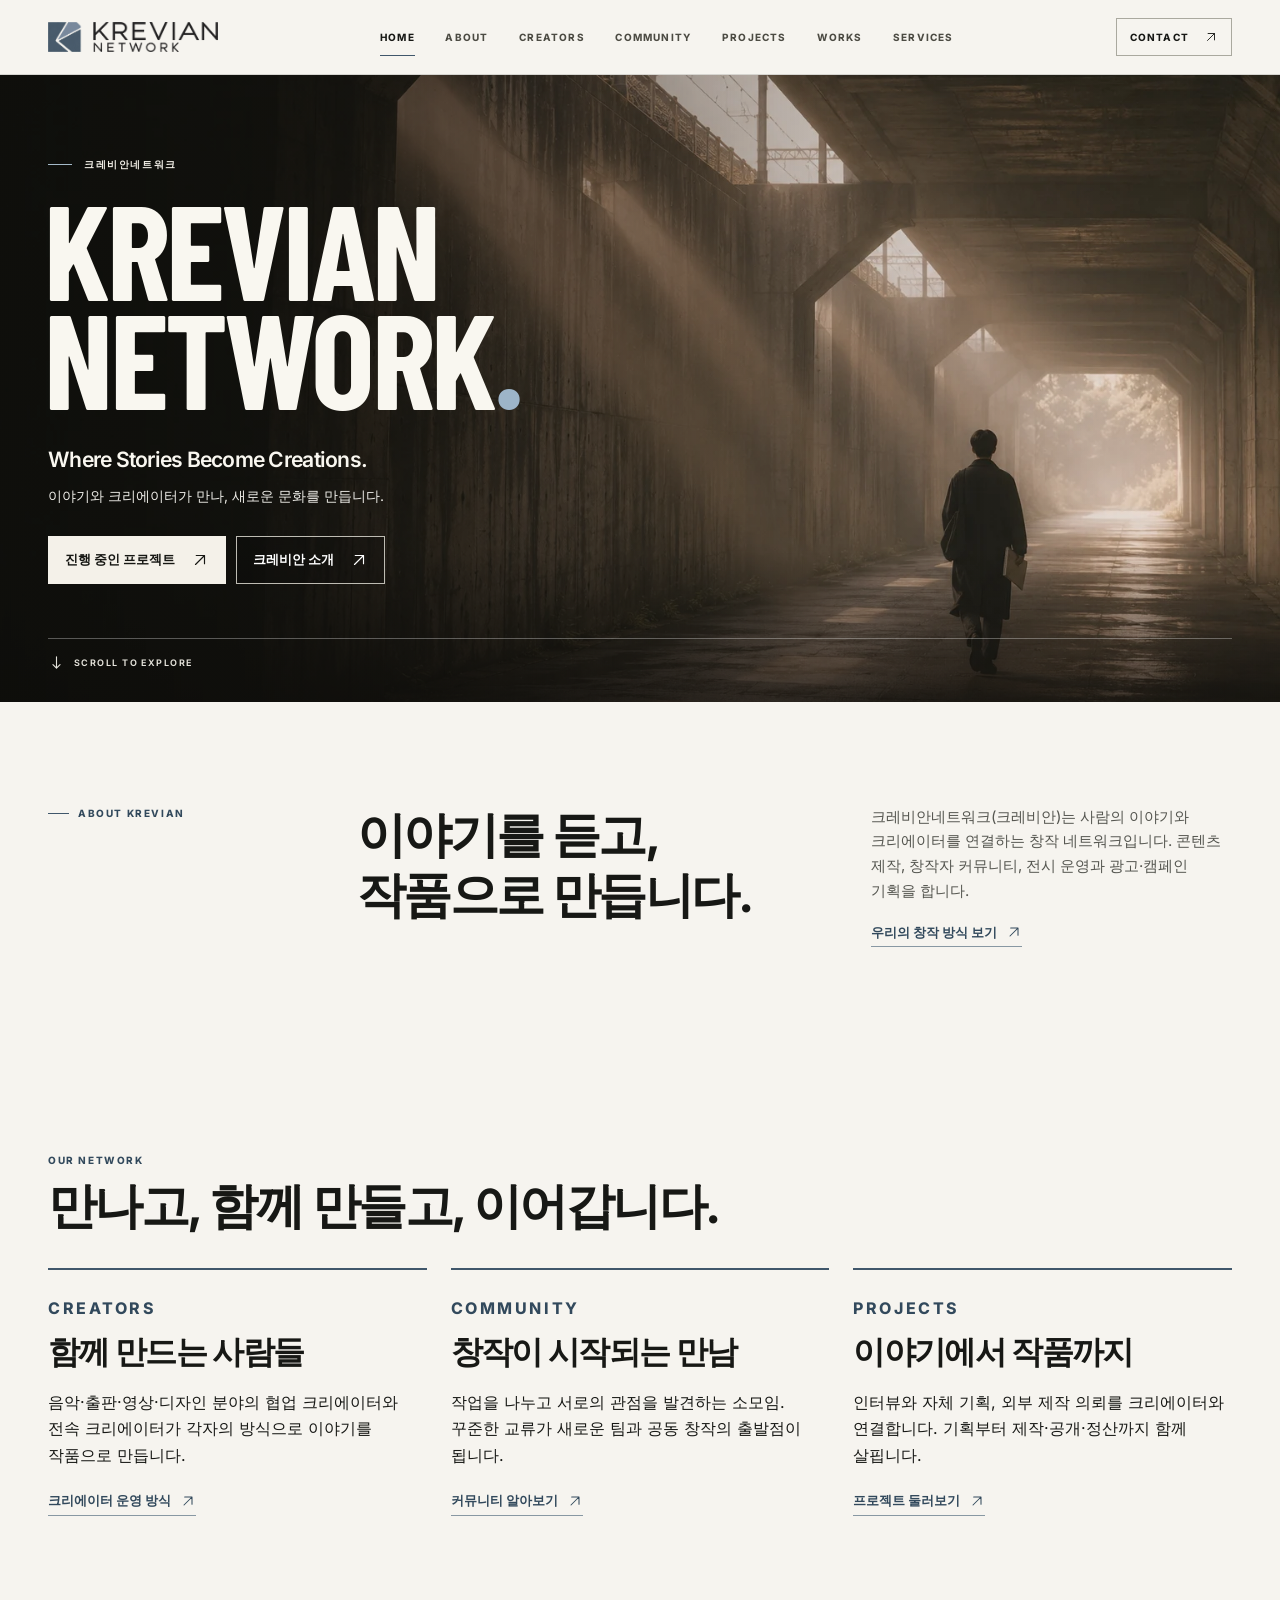
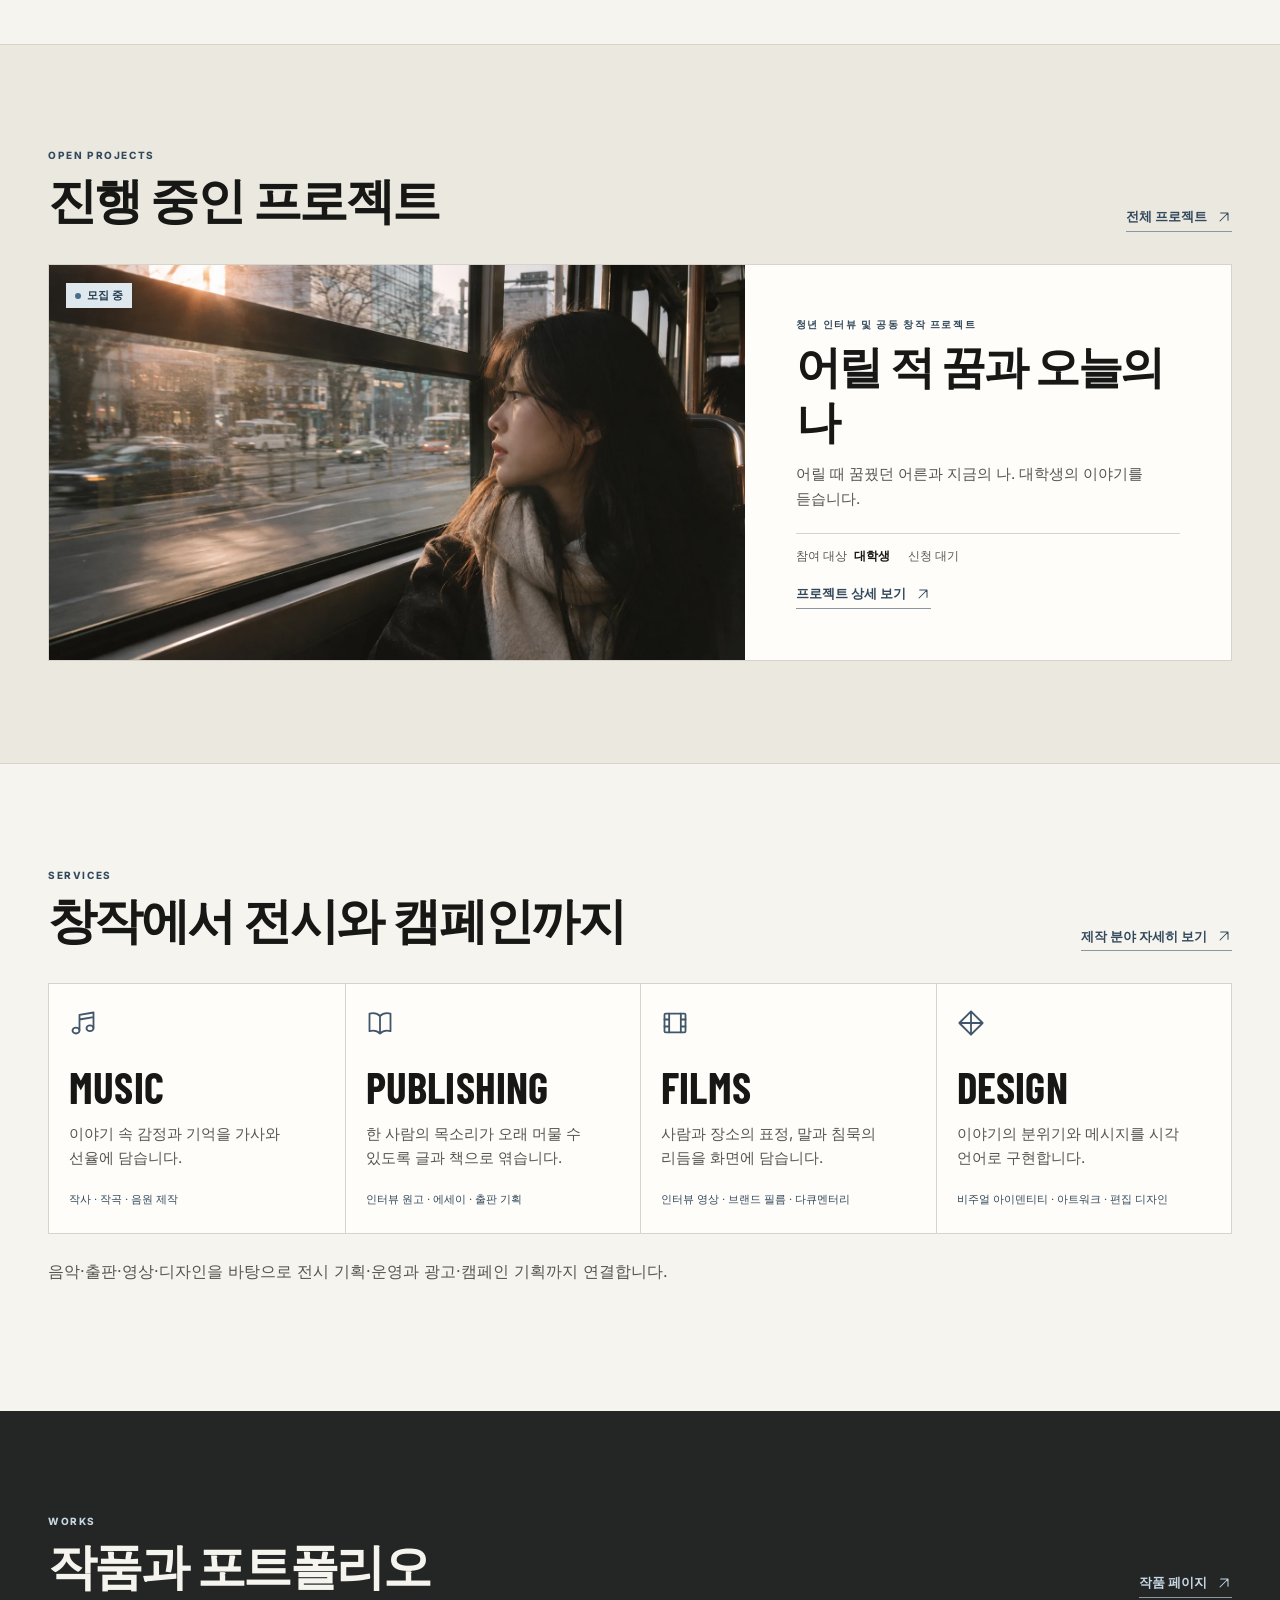
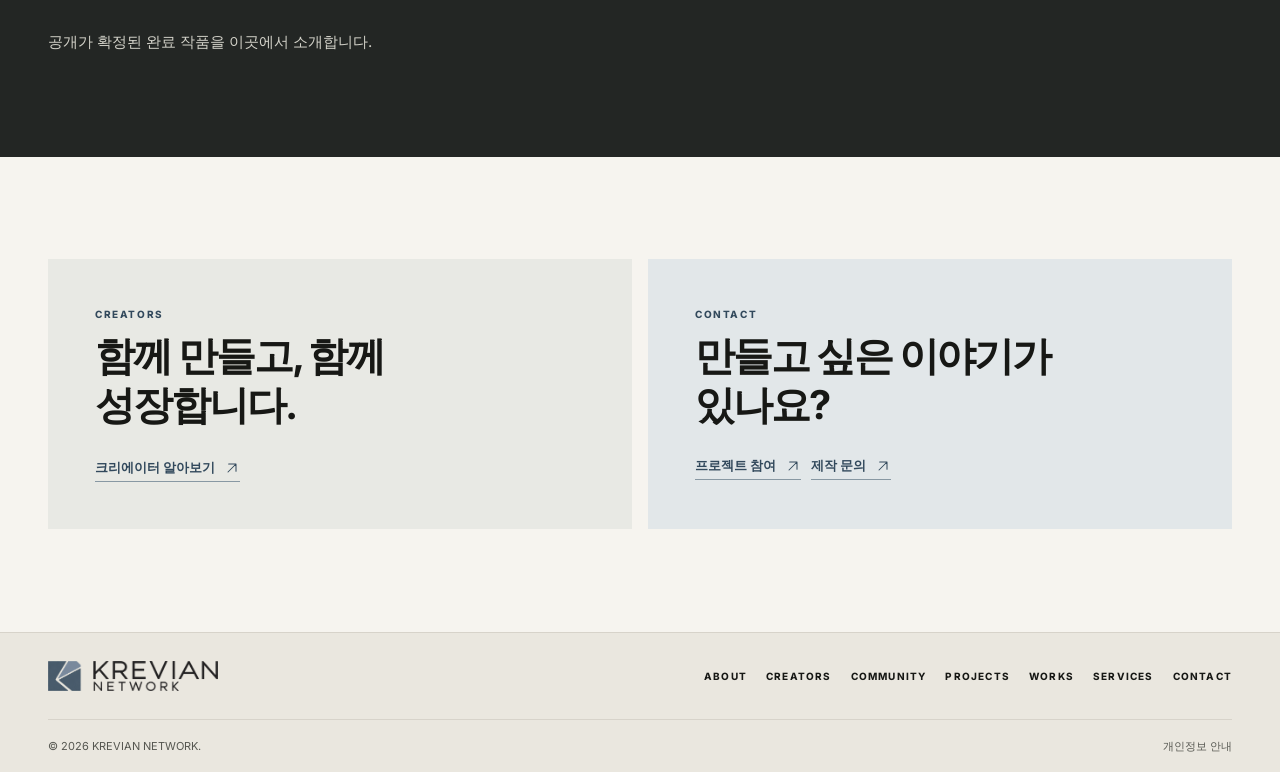
==== commit 22d62b1a: "Clarify the official Korean brand name and align canonical URLs with the sitemap" ====
--- a/index.html
+++ b/index.html
@@ -1 +1 @@
-<!DOCTYPE html><html lang="ko"><head><meta charSet="utf-8"/><meta name="viewport" content="width=device-width, initial-scale=1"/><link rel="stylesheet" href="_next/static/css/7e80d89cfe43979f.css" data-precedence="next"/><meta name="description" content="크레비안네트워크는 사람의 이야기와 크리에이터를 연결하는 창작 네트워크입니다. 음악·출판·영상·디자인 분야의 협업 및 전속 크리에이터와 콘텐츠를 만들고, 소모임과 커뮤니티를 통해 전시와 광고·캠페인까지 창작의 가능성을 넓혀갑니다."/><link rel="canonical" href="https://krevian-pd.art"/><meta name="google-site-verification" content="pJuSFLHGsSRSgvp0l23GIhP0J8r2oN1fy8HzkA71kTw"/><meta name="naver-site-verification" content="f6e91b881ddd0055997c91430da2728e52274e86"/><meta property="og:title" content="크레비안네트워크 | KREVIAN NETWORK"/><meta property="og:description" content="크레비안네트워크는 사람의 이야기와 크리에이터를 연결하는 창작 네트워크입니다. 음악·출판·영상·디자인 분야의 협업 및 전속 크리에이터와 콘텐츠를 만들고, 소모임과 커뮤니티를 통해 전시와 광고·캠페인까지 창작의 가능성을 넓혀갑니다."/><meta property="og:site_name" content="크레비안네트워크"/><meta property="og:locale" content="ko_KR"/><meta property="og:image" content="https://krevian-pd.art/images/underpass.webp"/><meta property="og:image:width" content="1536"/><meta property="og:image:height" content="1024"/><meta property="og:type" content="website"/><meta name="twitter:card" content="summary_large_image"/><meta name="twitter:title" content="크레비안네트워크 | KREVIAN NETWORK"/><meta name="twitter:description" content="크레비안네트워크는 사람의 이야기와 크리에이터를 연결하는 창작 네트워크입니다. 음악·출판·영상·디자인 분야의 협업 및 전속 크리에이터와 콘텐츠를 만들고, 소모임과 커뮤니티를 통해 전시와 광고·캠페인까지 창작의 가능성을 넓혀갑니다."/><meta name="twitter:image" content="https://krevian-pd.art/images/underpass.webp"/><meta name="twitter:image:width" content="1536"/><meta name="twitter:image:height" content="1024"/><link rel="icon" href="icon.png?07f0030065e5c765" type="image/png"/><title>크레비안네트워크 | KREVIAN NETWORK</title></head><body><div hidden=""><!--$--><!--/$--></div><a class="skip" href="#main">본문으로 건너뛰기</a><header class="header"><div class="head-inner"><a class="wordmark" aria-label="KREVIAN NETWORK 홈" href="./"><img alt="" loading="lazy" width="1560" height="277" decoding="async" data-nimg="1" style="color:transparent" src="images/krevian-network-logo.webp"/></a><nav class="desktop-nav" aria-label="주 메뉴"><a aria-current="page" href="./">HOME</a><a href="about/">ABOUT</a><a href="creators/">CREATORS</a><a href="community/">COMMUNITY</a><a href="projects/">PROJECTS</a><a href="works/">WORKS</a><a href="services/">SERVICES</a></nav><a class="top-contact desktop-contact" href="contact/">CONTACT <svg width="14" height="14" viewBox="0 0 24 24" fill="none" stroke="currentColor" stroke-width="1.55" stroke-linecap="round" stroke-linejoin="round" aria-hidden="true"><path d="M6 18 18 6M7 6h11v11"></path></svg></a><details class="mobile-nav"><summary aria-label="메뉴 열기"><span></span><span></span></summary><nav aria-label="모바일 주 메뉴"><a aria-current="page" href="./">HOME</a><a href="about/">ABOUT</a><a href="creators/">CREATORS</a><a href="community/">COMMUNITY</a><a href="projects/">PROJECTS</a><a href="works/">WORKS</a><a href="services/">SERVICES</a><a href="contact/">CONTACT</a></nav></details></div></header><main id="main"><script type="application/ld+json">{"@context":"https://schema.org","@type":"WebSite","name":"크레비안네트워크","alternateName":["크레비안네트워크","KREVIAN NETWORK"],"url":"https://krevian-pd.art/"}</script><section class="hero"><div class="photo "><img alt="" decoding="async" data-nimg="fill" style="position:absolute;height:100%;width:100%;left:0;top:0;right:0;bottom:0;color:transparent" src="images/underpass.webp"/></div><div class="hero-shade"></div><div class="wrap hero-inner"><div class="hero-copy"><p class="eyebrow hero-kicker"><span></span> <!-- -->크레비안네트워크</p><h1>KREVIAN<br/>NETWORK<span>.</span></h1><p class="slogan">Where Stories Become Creations.</p><p class="hero-korean">이야기와 크리에이터가 만나, 새로운 문화를 만듭니다.</p><div class="button-row"><a class="button " href="projects/">진행 중인 프로젝트<svg width="18" height="18" viewBox="0 0 24 24" fill="none" stroke="currentColor" stroke-width="1.55" stroke-linecap="round" stroke-linejoin="round" aria-hidden="true"><path d="M6 18 18 6M7 6h11v11"></path></svg></a><a class="button outline" href="about/">크레비안 소개<svg width="18" height="18" viewBox="0 0 24 24" fill="none" stroke="currentColor" stroke-width="1.55" stroke-linecap="round" stroke-linejoin="round" aria-hidden="true"><path d="M6 18 18 6M7 6h11v11"></path></svg></a></div></div><div class="hero-bottom"><a href="#about-home" aria-label="브랜드 소개로 이동"><svg width="17" height="17" viewBox="0 0 24 24" fill="none" stroke="currentColor" stroke-width="1.55" stroke-linecap="round" stroke-linejoin="round" aria-hidden="true"><path d="M12 4v16m-5-5 5 5 5-5"></path></svg> SCROLL TO EXPLORE</a></div></div></section><section id="about-home" class="section wrap about-home"><p class="eyebrow ruled">ABOUT KREVIAN</p><h2>이야기를 듣고,<br/>작품으로 만듭니다.</h2><div><p>크레비안네트워크는 사람의 이야기와 크리에이터를 연결하는 창작 네트워크입니다. 음악·출판·영상·디자인 분야의 협업 및 전속 크리에이터와 콘텐츠를 만들고, 소모임과 커뮤니티를 통해 전시와 광고·캠페인까지 창작의 가능성을 넓혀갑니다.</p><a class="text-link" href="about/">우리의 창작 방식 보기<!-- --> <svg width="16" height="16" viewBox="0 0 24 24" fill="none" stroke="currentColor" stroke-width="1.55" stroke-linecap="round" stroke-linejoin="round" aria-hidden="true"><path d="M6 18 18 6M7 6h11v11"></path></svg></a></div></section><section class="section wrap"><div class="section-heading"><div><p class="eyebrow">OUR NETWORK</p><h2>만나고, 함께 만들고, 이어갑니다.</h2></div></div><div class="network-grid"><article><p class="eyebrow">CREATORS</p><h3>함께 만드는 사람들</h3><p>음악·출판·영상·디자인 분야의 협업 크리에이터와 전속 크리에이터가 각자의 방식으로 이야기를 작품으로 만듭니다.</p><a class="text-link" href="creators/">크리에이터 운영 방식<!-- --> <svg width="16" height="16" viewBox="0 0 24 24" fill="none" stroke="currentColor" stroke-width="1.55" stroke-linecap="round" stroke-linejoin="round" aria-hidden="true"><path d="M6 18 18 6M7 6h11v11"></path></svg></a></article><article><p class="eyebrow">COMMUNITY</p><h3>창작이 시작되는 만남</h3><p>작업을 나누고 서로의 관점을 발견하는 소모임. 꾸준한 교류가 새로운 팀과 공동 창작의 출발점이 됩니다.</p><a class="text-link" href="community/">커뮤니티 알아보기<!-- --> <svg width="16" height="16" viewBox="0 0 24 24" fill="none" stroke="currentColor" stroke-width="1.55" stroke-linecap="round" stroke-linejoin="round" aria-hidden="true"><path d="M6 18 18 6M7 6h11v11"></path></svg></a></article><article><p class="eyebrow">PROJECTS</p><h3>이야기에서 작품까지</h3><p>인터뷰와 자체 기획, 외부 제작 의뢰를 크리에이터와 연결합니다. 기획부터 제작·공개·정산까지 함께 살핍니다.</p><a class="text-link" href="projects/">프로젝트 둘러보기<!-- --> <svg width="16" height="16" viewBox="0 0 24 24" fill="none" stroke="currentColor" stroke-width="1.55" stroke-linecap="round" stroke-linejoin="round" aria-hidden="true"><path d="M6 18 18 6M7 6h11v11"></path></svg></a></article></div></section><section class="section projects-home"><div class="wrap"><div class="section-heading"><div><p class="eyebrow">OPEN PROJECTS</p><h2>진행 중인 프로젝트</h2></div><a class="text-link" href="projects/">전체 프로젝트<!-- --> <svg width="16" height="16" viewBox="0 0 24 24" fill="none" stroke="currentColor" stroke-width="1.55" stroke-linecap="round" stroke-linejoin="round" aria-hidden="true"><path d="M6 18 18 6M7 6h11v11"></path></svg></a></div><article class="project-card"><a class="project-image" aria-label="어릴 적 꿈과 오늘의 나 상세 보기" href="projects/dreamed-adult/"><div class="photo "><img alt="" loading="lazy" decoding="async" data-nimg="fill" style="position:absolute;height:100%;width:100%;left:0;top:0;right:0;bottom:0;color:transparent" src="images/dreamed-adult.webp"/></div><span class="image-status"><span class="status is-open"><i></i>모집 중</span></span></a><div class="project-copy"><span class="eyebrow">청년 인터뷰 및 공동 창작 프로젝트</span><h3><a href="projects/dreamed-adult/">어릴 적 꿈과 오늘의 나</a></h3><p>어릴 때 꿈꿨던 어른과 지금의 나. 대학생의 이야기를 듣습니다.</p><div class="project-meta"><span>참여 대상 <b>대학생</b></span><span>신청 대기</span></div><a class="text-link" href="projects/dreamed-adult/">프로젝트 상세 보기<!-- --> <svg width="16" height="16" viewBox="0 0 24 24" fill="none" stroke="currentColor" stroke-width="1.55" stroke-linecap="round" stroke-linejoin="round" aria-hidden="true"><path d="M6 18 18 6M7 6h11v11"></path></svg></a></div></article></div></section><section class="section wrap"><div class="section-heading"><div><p class="eyebrow">SERVICES</p><h2>창작에서 전시와 캠페인까지</h2></div><a class="text-link" href="services/">제작 분야 자세히 보기<!-- --> <svg width="16" height="16" viewBox="0 0 24 24" fill="none" stroke="currentColor" stroke-width="1.55" stroke-linecap="round" stroke-linejoin="round" aria-hidden="true"><path d="M6 18 18 6M7 6h11v11"></path></svg></a></div><div class="discipline-grid"><article><svg width="28" height="28" viewBox="0 0 24 24" fill="none" stroke="currentColor" stroke-width="1.55" stroke-linecap="round" stroke-linejoin="round" aria-hidden="true"><path d="M9 18V5l12-2v13M9 9l12-2"></path><ellipse cx="6" cy="18.5" rx="3" ry="2.5"></ellipse><ellipse cx="18" cy="16.5" rx="3" ry="2.5"></ellipse></svg><h3>MUSIC</h3><p>이야기 속 감정과 기억을 가사와 선율에 담습니다.</p><small>작사 · 작곡 · 음원 제작</small></article><article><svg width="28" height="28" viewBox="0 0 24 24" fill="none" stroke="currentColor" stroke-width="1.55" stroke-linecap="round" stroke-linejoin="round" aria-hidden="true"><path d="M12 6c-2-2-5-3-9-2v15c4-1 7 0 9 2 2-2 5-3 9-2V4c-4-1-7 0-9 2Zm0 0v15"></path></svg><h3>PUBLISHING</h3><p>한 사람의 목소리가 오래 머물 수 있도록 글과 책으로 엮습니다.</p><small>인터뷰 원고 · 에세이 · 출판 기획</small></article><article><svg width="28" height="28" viewBox="0 0 24 24" fill="none" stroke="currentColor" stroke-width="1.55" stroke-linecap="round" stroke-linejoin="round" aria-hidden="true"><rect x="3" y="4" width="18" height="16" rx="1"></rect><path d="M7 4v16m10-16v16M3 9h4m-4 6h4m10-6h4m-4 6h4"></path></svg><h3>FILMS</h3><p>사람과 장소의 표정, 말과 침묵의 리듬을 화면에 담습니다.</p><small>인터뷰 영상 · 브랜드 필름 · 다큐멘터리</small></article><article><svg width="28" height="28" viewBox="0 0 24 24" fill="none" stroke="currentColor" stroke-width="1.55" stroke-linecap="round" stroke-linejoin="round" aria-hidden="true"><path d="m12 2 10 10-10 10L2 12l10-10Zm0 0v20M2 12h20"></path></svg><h3>DESIGN</h3><p>이야기의 분위기와 메시지를 시각 언어로 구현합니다.</p><small>비주얼 아이덴티티 · 아트워크 · 편집 디자인</small></article></div><p class="network-note">음악·출판·영상·디자인을 바탕으로 전시 기획·운영과 광고·캠페인 기획까지 연결합니다.</p></section><section class="section works-home"><div class="wrap"><div class="section-heading"><div><p class="eyebrow">WORKS</p><h2>작품과 포트폴리오</h2></div><a class="text-link" href="works/">작품 페이지<!-- --> <svg width="16" height="16" viewBox="0 0 24 24" fill="none" stroke="currentColor" stroke-width="1.55" stroke-linecap="round" stroke-linejoin="round" aria-hidden="true"><path d="M6 18 18 6M7 6h11v11"></path></svg></a></div><p>공개가 확정된 완료 작품을 이곳에서 소개합니다.</p></div></section><section class="section wrap home-invitations"><article><p class="eyebrow">CREATORS</p><h2>함께 만들고, 함께 성장합니다.</h2><a class="text-link" href="creators/">크리에이터 알아보기<!-- --> <svg width="16" height="16" viewBox="0 0 24 24" fill="none" stroke="currentColor" stroke-width="1.55" stroke-linecap="round" stroke-linejoin="round" aria-hidden="true"><path d="M6 18 18 6M7 6h11v11"></path></svg></a></article><article><p class="eyebrow">CONTACT</p><h2>만들고 싶은 이야기가 있나요?</h2><div class="button-row"><a class="text-link" href="projects/">프로젝트 참여<!-- --> <svg width="16" height="16" viewBox="0 0 24 24" fill="none" stroke="currentColor" stroke-width="1.55" stroke-linecap="round" stroke-linejoin="round" aria-hidden="true"><path d="M6 18 18 6M7 6h11v11"></path></svg></a><a class="text-link" href="contact/">제작 문의<!-- --> <svg width="16" height="16" viewBox="0 0 24 24" fill="none" stroke="currentColor" stroke-width="1.55" stroke-linecap="round" stroke-linejoin="round" aria-hidden="true"><path d="M6 18 18 6M7 6h11v11"></path></svg></a></div></article></section></main><footer class="footer"><div class="wrap footer-main"><a class="wordmark" aria-label="KREVIAN NETWORK 홈" href="./"><img alt="" loading="lazy" width="1560" height="277" decoding="async" data-nimg="1" style="color:transparent" src="images/krevian-network-logo.webp"/></a><nav aria-label="하단 메뉴"><a href="about/">ABOUT</a><a href="creators/">CREATORS</a><a href="community/">COMMUNITY</a><a href="projects/">PROJECTS</a><a href="works/">WORKS</a><a href="services/">SERVICES</a><a href="contact/">CONTACT</a></nav></div><div class="wrap footer-base"><span>© <!-- -->2026<!-- --> KREVIAN NETWORK.</span><a href="privacy/">개인정보 안내</a></div></footer><!--$--><!--/$--></body></html>+<!DOCTYPE html><html lang="ko"><head><meta charSet="utf-8"/><meta name="viewport" content="width=device-width, initial-scale=1"/><link rel="stylesheet" href="_next/static/css/90b5fcaf06d59198.css" data-precedence="next"/><meta name="description" content="크레비안네트워크(크레비안)는 사람의 이야기와 크리에이터를 연결하는 창작 네트워크입니다. 콘텐츠 제작, 창작자 커뮤니티, 전시 운영과 광고·캠페인 기획을 합니다."/><link rel="canonical" href="https://krevian-pd.art/"/><meta name="google-site-verification" content="pJuSFLHGsSRSgvp0l23GIhP0J8r2oN1fy8HzkA71kTw"/><meta name="naver-site-verification" content="f6e91b881ddd0055997c91430da2728e52274e86"/><meta property="og:title" content="크레비안네트워크 공식 웹사이트 | KREVIAN NETWORK"/><meta property="og:description" content="크레비안네트워크(크레비안)는 사람의 이야기와 크리에이터를 연결하는 창작 네트워크입니다. 콘텐츠 제작, 창작자 커뮤니티, 전시 운영과 광고·캠페인 기획을 합니다."/><meta property="og:site_name" content="크레비안네트워크"/><meta property="og:locale" content="ko_KR"/><meta property="og:image" content="https://krevian-pd.art/images/underpass.webp"/><meta property="og:image:width" content="1536"/><meta property="og:image:height" content="1024"/><meta property="og:type" content="website"/><meta name="twitter:card" content="summary_large_image"/><meta name="twitter:title" content="크레비안네트워크 공식 웹사이트 | KREVIAN NETWORK"/><meta name="twitter:description" content="크레비안네트워크(크레비안)는 사람의 이야기와 크리에이터를 연결하는 창작 네트워크입니다. 콘텐츠 제작, 창작자 커뮤니티, 전시 운영과 광고·캠페인 기획을 합니다."/><meta name="twitter:image" content="https://krevian-pd.art/images/underpass.webp"/><meta name="twitter:image:width" content="1536"/><meta name="twitter:image:height" content="1024"/><link rel="icon" href="icon.png?07f0030065e5c765" type="image/png"/><title>크레비안네트워크 공식 웹사이트 | KREVIAN NETWORK</title></head><body><div hidden=""><!--$--><!--/$--></div><a class="skip" href="#main">본문으로 건너뛰기</a><header class="header"><div class="head-inner"><a class="wordmark" aria-label="KREVIAN NETWORK 홈" href="./"><img alt="" loading="lazy" width="1560" height="277" decoding="async" data-nimg="1" style="color:transparent" src="images/krevian-network-logo.webp"/></a><nav class="desktop-nav" aria-label="주 메뉴"><a aria-current="page" href="./">HOME</a><a href="about/">ABOUT</a><a href="creators/">CREATORS</a><a href="community/">COMMUNITY</a><a href="projects/">PROJECTS</a><a href="works/">WORKS</a><a href="services/">SERVICES</a></nav><a class="top-contact desktop-contact" href="contact/">CONTACT <svg width="14" height="14" viewBox="0 0 24 24" fill="none" stroke="currentColor" stroke-width="1.55" stroke-linecap="round" stroke-linejoin="round" aria-hidden="true"><path d="M6 18 18 6M7 6h11v11"></path></svg></a><details class="mobile-nav"><summary aria-label="메뉴 열기"><span></span><span></span></summary><nav aria-label="모바일 주 메뉴"><a aria-current="page" href="./">HOME</a><a href="about/">ABOUT</a><a href="creators/">CREATORS</a><a href="community/">COMMUNITY</a><a href="projects/">PROJECTS</a><a href="works/">WORKS</a><a href="services/">SERVICES</a><a href="contact/">CONTACT</a></nav></details></div></header><main id="main"><script type="application/ld+json">{"@context":"https://schema.org","@type":"WebSite","name":"크레비안네트워크","alternateName":["크레비안","KREVIAN NETWORK"],"url":"https://krevian-pd.art/"}</script><section class="hero"><div class="photo "><img alt="" decoding="async" data-nimg="fill" style="position:absolute;height:100%;width:100%;left:0;top:0;right:0;bottom:0;color:transparent" src="images/underpass.webp"/></div><div class="hero-shade"></div><div class="wrap hero-inner"><div class="hero-copy"><p class="eyebrow hero-kicker"><span></span> <!-- -->크레비안네트워크</p><h1>KREVIAN<br/>NETWORK<span>.</span></h1><p class="slogan">Where Stories Become Creations.</p><p class="hero-korean">이야기와 크리에이터가 만나, 새로운 문화를 만듭니다.</p><div class="button-row"><a class="button " href="projects/">진행 중인 프로젝트<svg width="18" height="18" viewBox="0 0 24 24" fill="none" stroke="currentColor" stroke-width="1.55" stroke-linecap="round" stroke-linejoin="round" aria-hidden="true"><path d="M6 18 18 6M7 6h11v11"></path></svg></a><a class="button outline" href="about/">크레비안 소개<svg width="18" height="18" viewBox="0 0 24 24" fill="none" stroke="currentColor" stroke-width="1.55" stroke-linecap="round" stroke-linejoin="round" aria-hidden="true"><path d="M6 18 18 6M7 6h11v11"></path></svg></a></div></div><div class="hero-bottom"><a href="#about-home" aria-label="브랜드 소개로 이동"><svg width="17" height="17" viewBox="0 0 24 24" fill="none" stroke="currentColor" stroke-width="1.55" stroke-linecap="round" stroke-linejoin="round" aria-hidden="true"><path d="M12 4v16m-5-5 5 5 5-5"></path></svg> SCROLL TO EXPLORE</a></div></div></section><section id="about-home" class="section wrap about-home"><p class="eyebrow ruled">ABOUT KREVIAN</p><h2>이야기를 듣고,<br/>작품으로 만듭니다.</h2><div><p>크레비안네트워크(크레비안)는 사람의 이야기와 크리에이터를 연결하는 창작 네트워크입니다. 콘텐츠 제작, 창작자 커뮤니티, 전시 운영과 광고·캠페인 기획을 합니다.</p><a class="text-link" href="about/">우리의 창작 방식 보기<!-- --> <svg width="16" height="16" viewBox="0 0 24 24" fill="none" stroke="currentColor" stroke-width="1.55" stroke-linecap="round" stroke-linejoin="round" aria-hidden="true"><path d="M6 18 18 6M7 6h11v11"></path></svg></a></div></section><section class="section wrap"><div class="section-heading"><div><p class="eyebrow">OUR NETWORK</p><h2>만나고, 함께 만들고, 이어갑니다.</h2></div></div><div class="network-grid"><article><p class="eyebrow">CREATORS</p><h3>함께 만드는 사람들</h3><p>음악·출판·영상·디자인 분야의 협업 크리에이터와 전속 크리에이터가 각자의 방식으로 이야기를 작품으로 만듭니다.</p><a class="text-link" href="creators/">크리에이터 운영 방식<!-- --> <svg width="16" height="16" viewBox="0 0 24 24" fill="none" stroke="currentColor" stroke-width="1.55" stroke-linecap="round" stroke-linejoin="round" aria-hidden="true"><path d="M6 18 18 6M7 6h11v11"></path></svg></a></article><article><p class="eyebrow">COMMUNITY</p><h3>창작이 시작되는 만남</h3><p>작업을 나누고 서로의 관점을 발견하는 소모임. 꾸준한 교류가 새로운 팀과 공동 창작의 출발점이 됩니다.</p><a class="text-link" href="community/">커뮤니티 알아보기<!-- --> <svg width="16" height="16" viewBox="0 0 24 24" fill="none" stroke="currentColor" stroke-width="1.55" stroke-linecap="round" stroke-linejoin="round" aria-hidden="true"><path d="M6 18 18 6M7 6h11v11"></path></svg></a></article><article><p class="eyebrow">PROJECTS</p><h3>이야기에서 작품까지</h3><p>인터뷰와 자체 기획, 외부 제작 의뢰를 크리에이터와 연결합니다. 기획부터 제작·공개·정산까지 함께 살핍니다.</p><a class="text-link" href="projects/">프로젝트 둘러보기<!-- --> <svg width="16" height="16" viewBox="0 0 24 24" fill="none" stroke="currentColor" stroke-width="1.55" stroke-linecap="round" stroke-linejoin="round" aria-hidden="true"><path d="M6 18 18 6M7 6h11v11"></path></svg></a></article></div></section><section class="section projects-home"><div class="wrap"><div class="section-heading"><div><p class="eyebrow">OPEN PROJECTS</p><h2>진행 중인 프로젝트</h2></div><a class="text-link" href="projects/">전체 프로젝트<!-- --> <svg width="16" height="16" viewBox="0 0 24 24" fill="none" stroke="currentColor" stroke-width="1.55" stroke-linecap="round" stroke-linejoin="round" aria-hidden="true"><path d="M6 18 18 6M7 6h11v11"></path></svg></a></div><article class="project-card"><a class="project-image" aria-label="어릴 적 꿈과 오늘의 나 상세 보기" href="projects/dreamed-adult/"><div class="photo "><img alt="" loading="lazy" decoding="async" data-nimg="fill" style="position:absolute;height:100%;width:100%;left:0;top:0;right:0;bottom:0;color:transparent" src="images/dreamed-adult.webp"/></div><span class="image-status"><span class="status is-open"><i></i>모집 중</span></span></a><div class="project-copy"><span class="eyebrow">청년 인터뷰 및 공동 창작 프로젝트</span><h3><a href="projects/dreamed-adult/">어릴 적 꿈과 오늘의 나</a></h3><p>어릴 때 꿈꿨던 어른과 지금의 나. 대학생의 이야기를 듣습니다.</p><div class="project-meta"><span>참여 대상 <b>대학생</b></span><span>신청 대기</span></div><a class="text-link" href="projects/dreamed-adult/">프로젝트 상세 보기<!-- --> <svg width="16" height="16" viewBox="0 0 24 24" fill="none" stroke="currentColor" stroke-width="1.55" stroke-linecap="round" stroke-linejoin="round" aria-hidden="true"><path d="M6 18 18 6M7 6h11v11"></path></svg></a></div></article></div></section><section class="section wrap"><div class="section-heading"><div><p class="eyebrow">SERVICES</p><h2>창작에서 전시와 캠페인까지</h2></div><a class="text-link" href="services/">제작 분야 자세히 보기<!-- --> <svg width="16" height="16" viewBox="0 0 24 24" fill="none" stroke="currentColor" stroke-width="1.55" stroke-linecap="round" stroke-linejoin="round" aria-hidden="true"><path d="M6 18 18 6M7 6h11v11"></path></svg></a></div><div class="discipline-grid"><article><svg width="28" height="28" viewBox="0 0 24 24" fill="none" stroke="currentColor" stroke-width="1.55" stroke-linecap="round" stroke-linejoin="round" aria-hidden="true"><path d="M9 18V5l12-2v13M9 9l12-2"></path><ellipse cx="6" cy="18.5" rx="3" ry="2.5"></ellipse><ellipse cx="18" cy="16.5" rx="3" ry="2.5"></ellipse></svg><h3>MUSIC</h3><p>이야기 속 감정과 기억을 가사와 선율에 담습니다.</p><small>작사 · 작곡 · 음원 제작</small></article><article><svg width="28" height="28" viewBox="0 0 24 24" fill="none" stroke="currentColor" stroke-width="1.55" stroke-linecap="round" stroke-linejoin="round" aria-hidden="true"><path d="M12 6c-2-2-5-3-9-2v15c4-1 7 0 9 2 2-2 5-3 9-2V4c-4-1-7 0-9 2Zm0 0v15"></path></svg><h3>PUBLISHING</h3><p>한 사람의 목소리가 오래 머물 수 있도록 글과 책으로 엮습니다.</p><small>인터뷰 원고 · 에세이 · 출판 기획</small></article><article><svg width="28" height="28" viewBox="0 0 24 24" fill="none" stroke="currentColor" stroke-width="1.55" stroke-linecap="round" stroke-linejoin="round" aria-hidden="true"><rect x="3" y="4" width="18" height="16" rx="1"></rect><path d="M7 4v16m10-16v16M3 9h4m-4 6h4m10-6h4m-4 6h4"></path></svg><h3>FILMS</h3><p>사람과 장소의 표정, 말과 침묵의 리듬을 화면에 담습니다.</p><small>인터뷰 영상 · 브랜드 필름 · 다큐멘터리</small></article><article><svg width="28" height="28" viewBox="0 0 24 24" fill="none" stroke="currentColor" stroke-width="1.55" stroke-linecap="round" stroke-linejoin="round" aria-hidden="true"><path d="m12 2 10 10-10 10L2 12l10-10Zm0 0v20M2 12h20"></path></svg><h3>DESIGN</h3><p>이야기의 분위기와 메시지를 시각 언어로 구현합니다.</p><small>비주얼 아이덴티티 · 아트워크 · 편집 디자인</small></article></div><p class="network-note">음악·출판·영상·디자인을 바탕으로 전시 기획·운영과 광고·캠페인 기획까지 연결합니다.</p></section><section class="section works-home"><div class="wrap"><div class="section-heading"><div><p class="eyebrow">WORKS</p><h2>작품과 포트폴리오</h2></div><a class="text-link" href="works/">작품 페이지<!-- --> <svg width="16" height="16" viewBox="0 0 24 24" fill="none" stroke="currentColor" stroke-width="1.55" stroke-linecap="round" stroke-linejoin="round" aria-hidden="true"><path d="M6 18 18 6M7 6h11v11"></path></svg></a></div><p>공개가 확정된 완료 작품을 이곳에서 소개합니다.</p></div></section><section class="section wrap home-invitations"><article><p class="eyebrow">CREATORS</p><h2>함께 만들고, 함께 성장합니다.</h2><a class="text-link" href="creators/">크리에이터 알아보기<!-- --> <svg width="16" height="16" viewBox="0 0 24 24" fill="none" stroke="currentColor" stroke-width="1.55" stroke-linecap="round" stroke-linejoin="round" aria-hidden="true"><path d="M6 18 18 6M7 6h11v11"></path></svg></a></article><article><p class="eyebrow">CONTACT</p><h2>만들고 싶은 이야기가 있나요?</h2><div class="button-row"><a class="text-link" href="projects/">프로젝트 참여<!-- --> <svg width="16" height="16" viewBox="0 0 24 24" fill="none" stroke="currentColor" stroke-width="1.55" stroke-linecap="round" stroke-linejoin="round" aria-hidden="true"><path d="M6 18 18 6M7 6h11v11"></path></svg></a><a class="text-link" href="contact/">제작 문의<!-- --> <svg width="16" height="16" viewBox="0 0 24 24" fill="none" stroke="currentColor" stroke-width="1.55" stroke-linecap="round" stroke-linejoin="round" aria-hidden="true"><path d="M6 18 18 6M7 6h11v11"></path></svg></a></div></article></section></main><footer class="footer"><div class="wrap footer-main"><a class="wordmark" aria-label="KREVIAN NETWORK 홈" href="./"><img alt="" loading="lazy" width="1560" height="277" decoding="async" data-nimg="1" style="color:transparent" src="images/krevian-network-logo.webp"/></a><nav aria-label="하단 메뉴"><a href="about/">ABOUT</a><a href="creators/">CREATORS</a><a href="community/">COMMUNITY</a><a href="projects/">PROJECTS</a><a href="works/">WORKS</a><a href="services/">SERVICES</a><a href="contact/">CONTACT</a></nav></div><div class="wrap footer-base"><span>© <!-- -->2026<!-- --> KREVIAN NETWORK.</span><a href="privacy/">개인정보 안내</a></div></footer><!--$--><!--/$--></body></html>
--- a/_next/static/css/90b5fcaf06d59198.css
+++ b/_next/static/css/90b5fcaf06d59198.css
@@ -0,0 +1 @@
+@font-face{font-family:Inter Variable;font-style:normal;font-display:swap;font-weight:100 900;src:url(/_next/static/media/inter-cyrillic-ext-wght-normal.460bdf14.woff2) format("woff2-variations");unicode-range:u+0460-052f,u+1c80-1c8a,u+20b4,u+2de0-2dff,u+a640-a69f,u+fe2e-fe2f}@font-face{font-family:Inter Variable;font-style:normal;font-display:swap;font-weight:100 900;src:url(/_next/static/media/inter-cyrillic-wght-normal.491cbc05.woff2) format("woff2-variations");unicode-range:u+0301,u+0400-045f,u+0490-0491,u+04b0-04b1,u+2116}@font-face{font-family:Inter Variable;font-style:normal;font-display:swap;font-weight:100 900;src:url(/_next/static/media/inter-greek-ext-wght-normal.23aae568.woff2) format("woff2-variations");unicode-range:u+1f??}@font-face{font-family:Inter Variable;font-style:normal;font-display:swap;font-weight:100 900;src:url(/_next/static/media/inter-greek-wght-normal.4449bf7a.woff2) format("woff2-variations");unicode-range:u+0370-0377,u+037a-037f,u+0384-038a,u+038c,u+038e-03a1,u+03a3-03ff}@font-face{font-family:Inter Variable;font-style:normal;font-display:swap;font-weight:100 900;src:url(/_next/static/media/inter-vietnamese-wght-normal.113a630f.woff2) format("woff2-variations");unicode-range:u+0102-0103,u+0110-0111,u+0128-0129,u+0168-0169,u+01a0-01a1,u+01af-01b0,u+0300-0301,u+0303-0304,u+0308-0309,u+0323,u+0329,u+1ea0-1ef9,u+20ab}@font-face{font-family:Inter Variable;font-style:normal;font-display:swap;font-weight:100 900;src:url(/_next/static/media/inter-latin-ext-wght-normal.3835a68e.woff2) format("woff2-variations");unicode-range:u+0100-02ba,u+02bd-02c5,u+02c7-02cc,u+02ce-02d7,u+02dd-02ff,u+0304,u+0308,u+0329,u+1d00-1dbf,u+1e00-1e9f,u+1ef2-1eff,u+2020,u+20a0-20ab,u+20ad-20c0,u+2113,u+2c60-2c7f,u+a720-a7ff}@font-face{font-family:Inter Variable;font-style:normal;font-display:swap;font-weight:100 900;src:url(/_next/static/media/inter-latin-wght-normal.6c596dfc.woff2) format("woff2-variations");unicode-range:u+00??,u+0131,u+0152-0153,u+02bb-02bc,u+02c6,u+02da,u+02dc,u+0304,u+0308,u+0329,u+2000-206f,u+20ac,u+2122,u+2191,u+2193,u+2212,u+2215,u+feff,u+fffd}@font-face{font-family:Barlow Condensed;font-style:normal;font-display:swap;font-weight:700;src:url(/_next/static/media/barlow-condensed-vietnamese-700-normal.b5cf89c0.woff2) format("woff2"),url(/_next/static/media/barlow-condensed-vietnamese-700-normal.c7b344a0.woff) format("woff");unicode-range:u+0102-0103,u+0110-0111,u+0128-0129,u+0168-0169,u+01a0-01a1,u+01af-01b0,u+0300-0301,u+0303-0304,u+0308-0309,u+0323,u+0329,u+1ea0-1ef9,u+20ab}@font-face{font-family:Barlow Condensed;font-style:normal;font-display:swap;font-weight:700;src:url(/_next/static/media/barlow-condensed-latin-ext-700-normal.e84925df.woff2) format("woff2"),url(/_next/static/media/barlow-condensed-latin-ext-700-normal.73a79c9e.woff) format("woff");unicode-range:u+0100-02ba,u+02bd-02c5,u+02c7-02cc,u+02ce-02d7,u+02dd-02ff,u+0304,u+0308,u+0329,u+1d00-1dbf,u+1e00-1e9f,u+1ef2-1eff,u+2020,u+20a0-20ab,u+20ad-20c0,u+2113,u+2c60-2c7f,u+a720-a7ff}@font-face{font-family:Barlow Condensed;font-style:normal;font-display:swap;font-weight:700;src:url(/_next/static/media/barlow-condensed-latin-700-normal.e9811009.woff2) format("woff2"),url(/_next/static/media/barlow-condensed-latin-700-normal.f6cc1247.woff) format("woff");unicode-range:u+00??,u+0131,u+0152-0153,u+02bb-02bc,u+02c6,u+02da,u+02dc,u+0304,u+0308,u+0329,u+2000-206f,u+20ac,u+2122,u+2191,u+2193,u+2212,u+2215,u+feff,u+fffd}:root{--paper:#f6f4ef;--white:#fffdf9;--ink:#171815;--muted:#555650;--line:#d7d3ca;--blue:#40576b;--blue-dark:#32495c;--mist:#dfe8ed;--sans:"Inter Variable","Malgun Gothic","Apple SD Gothic Neo",sans-serif;--condensed:"Barlow Condensed","Arial Narrow",sans-serif}*{box-sizing:border-box}html{color-scheme:light;scroll-behavior:smooth}body{margin:0;background:var(--paper);color:var(--ink);font:15px/1.65 var(--sans);word-break:keep-all}a{color:inherit;text-decoration:none}button,input,select,textarea{font:inherit}button,summary{cursor:pointer}img{max-width:100%}h1,h2,h3,p{margin:0}h1,h2,h3{line-height:1.23;letter-spacing:-.052em}h2{font-size:clamp(29px,4vw,49px)}p+p{margin-top:1em}:focus-visible{outline:3px solid #346e99;outline-offset:4px}::selection{background:#c4d5e1;color:var(--ink)}.skip{position:absolute;top:8px;left:8px;z-index:20;transform:translateY(-160%);background:white;padding:.5rem 1rem}.skip:focus{transform:translateY(0)}.head-inner,.wrap{width:min(100% - 96px,1280px);margin-inline:auto}.narrow{max-width:780px}.section{padding-block:clamp(65px,8vw,124px)}.section.compact{padding-block:44px 0}.header{position:relative;z-index:5;background:var(--paper);border-bottom:1px solid rgba(27,27,22,.14)}.head-inner{height:74px;display:flex;justify-content:space-between;align-items:center;gap:18px}.wordmark{display:inline-flex;flex:none;align-items:center}.wordmark img{display:block;width:170px;height:auto}.desktop-nav{display:flex;align-items:center;gap:clamp(17px,2.4vw,41px)}.desktop-nav a,.footer nav a,.mobile-nav nav a,.top-contact{font-size:10px;letter-spacing:.12em;font-weight:750}.desktop-nav a{position:relative;padding:15px 0;color:#4c4b43}.desktop-nav a:hover,.desktop-nav a[aria-current]{color:var(--ink)}.desktop-nav a[aria-current]:after{content:"";position:absolute;bottom:4px;left:0;width:100%;height:1px;background:var(--blue)}.top-contact{display:inline-flex;gap:15px;align-items:center;border:1px solid #aaa99f;padding:10px 13px;transition:background .18s ease}.top-contact:hover,.top-contact[aria-current]{background:var(--mist)}.mobile-nav{display:none}.eyebrow{color:var(--blue-dark);font-size:10px;line-height:1.6;font-weight:760;letter-spacing:.16em}.hero{color:#f9f7f0;background:#1e1b15;isolation:isolate}.hero,.photo{position:relative}.photo{overflow:hidden;background:#b7ad9d}.photo img{object-fit:cover}.hero-shade,.hero>.photo{position:absolute;inset:0;z-index:-1}.hero>.photo img{object-position:center 55%}.hero-shade{background:linear-gradient(90deg,rgba(13,13,10,.83),rgba(15,14,11,.62) 30%,rgba(15,14,11,.19) 67%,rgba(15,14,11,.05)),linear-gradient(0deg,rgba(15,14,11,.75),transparent 24%)}.hero-inner{min-height:clamp(610px,49vw,790px);position:relative;display:flex;flex-direction:column;justify-content:center;padding-block:64px 92px}.hero-copy{margin-top:-9px;animation:appear .55s ease-out both}.hero-kicker{color:#f0ede5;display:flex;align-items:center;gap:12px;margin-bottom:22px;font-size:10px}.hero-kicker span{width:24px;height:1px;background:#a5bac9}.hero h1{font-family:var(--condensed);font-weight:700;font-size:clamp(80px,10.5vw,174px);line-height:.805;letter-spacing:-.028em;margin-left:-.027em}.hero h1 span{color:#9db4c8}.slogan{font-size:clamp(16px,1.65vw,25px);letter-spacing:-.035em;margin-top:32px;font-weight:600}.hero-korean{color:#efeee9;font-size:14px;margin-top:6px}.button-row{display:flex;flex-wrap:wrap;align-items:center;gap:10px}.hero .button-row{margin-top:29px}.button{display:inline-flex;align-items:center;justify-content:space-between;gap:16px;min-height:48px;padding:11px 16px;border:1px solid var(--blue-dark);background:var(--blue-dark);color:white;font-weight:700;font-size:13px;transition:background .2s ease,color .2s ease,border-color .2s ease}.button:hover{background:#263946;border-color:#263946}.hero .button{background:#f4f1e9;border-color:#f4f1e9;color:#161713}.hero .button:hover{background:var(--mist);border-color:var(--mist)}.hero .button.outline{background:rgba(12,13,12,.28);border-color:#bebcb3;color:white}.hero .button.outline:hover{background:rgba(255,255,255,.14)}.button.outline-ink{background:transparent;color:var(--ink);border-color:#a09d91}.button.outline-ink:hover{background:var(--mist)}.button.unavailable{background:#e6e2da;color:#494943;border-color:#d3cec4}.hero-bottom{position:absolute;inset:auto 0 23px;padding-top:15px;border-top:1px solid #ffffff4f;color:#e5e3db}.hero-bottom a{display:inline-flex;align-items:center;gap:9px;font-size:9px;font-weight:650;letter-spacing:.16em}.about-home{display:grid;grid-template-columns:.75fr 1.35fr 1.05fr;align-items:start;gap:clamp(23px,4vw,76px)}.about-home p:not(.eyebrow){color:var(--muted);max-width:390px}.ruled:before{content:"";display:inline-block;vertical-align:middle;width:21px;height:1px;background:var(--blue);margin-right:9px}.about-home .text-link{margin-top:18px}.text-link{display:inline-flex;align-items:center;gap:9px;align-self:flex-start;font-size:13px;font-weight:700;color:var(--blue-dark);border-bottom:1px solid #8898a3;padding-bottom:3px;max-width:100%}.text-link:hover{color:#131a22;border-color:#131a22}.section-heading{display:flex;gap:18px;justify-content:space-between;align-items:end;margin-bottom:32px}.section-heading .text-link{align-self:end;flex:none}.page-intro h1,.section-heading h2{margin-top:8px}.projects-home{background:#ebe8e0;border-block:1px solid var(--line)}.project-card{display:grid;grid-template-columns:1.43fr 1fr;background:var(--white);border:1px solid var(--line)}.project-image{position:relative;min-height:320px;display:block;overflow:hidden}.project-image .photo{position:absolute;inset:0}.project-image img{transition:transform .45s ease-out;object-position:center}.project-image:hover img{transform:scale(1.035)}.image-status{position:absolute;top:17px;left:17px}.status{display:inline-flex;align-items:center;gap:6px;padding:6px 9px;background:#dfdcd5;color:#353630;font-weight:750;font-size:11px;line-height:1.2;white-space:nowrap}.status i{width:6px;height:6px;background:#716d65;border-radius:50%}.status.is-open{background:var(--mist);color:#233c4f}.status.is-open i{background:#456e8a}.project-copy{padding:clamp(24px,4vw,59px);display:flex;flex-direction:column;justify-content:center;align-items:flex-start}.project-copy h3{font-size:clamp(26px,3.5vw,53px);margin:8px 0 12px}.project-copy h3 a:hover{text-decoration:underline;text-decoration-thickness:1px;text-underline-offset:5px}.project-copy p,.project-meta{color:var(--muted)}.project-meta{display:flex;flex-wrap:wrap;gap:10px 18px;border-top:1px solid var(--line);padding-top:12px;margin-top:21px;margin-bottom:18px;width:100%;font-size:12px}.project-meta b{color:var(--ink);margin-left:4px}.project-list{display:grid;gap:28px}.discipline-grid{display:grid;grid-template-columns:repeat(4,1fr);border:1px solid var(--line);background:var(--white)}.discipline-grid article{padding:25px 20px;min-width:0}.discipline-grid article+article{border-left:1px solid var(--line)}.discipline-grid svg{color:var(--blue);margin-bottom:16px}.discipline-grid h3{font-family:var(--condensed);font-size:clamp(22px,3.4vw,43px);letter-spacing:.005em}.discipline-grid p{margin-top:8px;color:var(--muted)}.discipline-grid small{display:block;margin-top:19px;color:var(--blue-dark);font-size:11px}.discipline-grid h3 small{margin:0;font:700 10px/1.6 var(--sans);letter-spacing:.14em}.work-grid{display:grid;grid-template-columns:repeat(auto-fit,minmax(min(100%,300px),1fr));gap:22px}.work-grid article{border:1px solid var(--line);background:var(--white);color:var(--ink)}.work-grid .photo{aspect-ratio:1.65}.work-copy{padding:21px}.work-copy h3{margin-block:6px 10px;font-size:25px}.work-copy .text-link{margin-top:13px}.works-home{color:var(--paper);background:#232624}.works-home .eyebrow,.works-home .text-link{color:#c7d8e5}.works-home p:not(.eyebrow){color:#d3d2c9}.works-home .work-copy p:not(.eyebrow){color:var(--muted)}.works-home .work-copy .eyebrow,.works-home .work-copy .text-link{color:var(--blue-dark)}.home-invitations{display:grid;grid-template-columns:1fr 1fr;gap:16px}.home-invitations article{background:#e8e9e4;padding:clamp(23px,4vw,47px)}.home-invitations article+article{background:#e2e7e9}.home-invitations h2{font-size:clamp(23px,3.1vw,41px);margin:10px 0 25px}.footer{border-top:1px solid var(--line);background:#eae7df}.footer-base,.footer-main{display:flex;flex-wrap:wrap;justify-content:space-between;align-items:center;padding-block:28px;gap:18px}.footer-main nav{display:flex;flex-wrap:wrap;gap:10px 19px}.footer-base{justify-content:flex-start;border-top:1px solid var(--line);padding-block:17px;color:var(--muted);font-size:11px}.footer-base span{margin-right:auto}.footer a:hover{text-decoration:underline;text-underline-offset:4px}.page-intro{margin-bottom:clamp(29px,5vw,56px)}.detail-top h1,.page-intro h1{font-size:clamp(37px,6.7vw,88px)}.lede{max-width:65ch;margin-top:13px;color:var(--muted);font-size:clamp(15px,1.6vw,19px)}.detail-content,.form-shell,.prose{max-width:780px}.about-story>p{font-size:clamp(16px,1.55vw,19px);line-height:1.85}.detail-content h2,.prose h2{font-size:clamp(23px,3vw,34px);margin-bottom:10px}.prose h2{margin-top:43px}.prose .button{margin-top:30px}.back-link{display:inline-flex;padding-bottom:4px;border-bottom:1px solid var(--line);color:var(--blue-dark);font-size:13px;margin-bottom:28px}.detail-top{display:grid;grid-template-columns:1fr 1fr;gap:clamp(23px,4vw,66px);align-items:center}.detail-top h1{margin-top:12px}.detail-top .photo{aspect-ratio:1.43}.detail-top .english-title{font-size:14px;margin-top:13px;color:var(--blue-dark)}.tag-row{display:flex;align-items:center;gap:11px;font-size:13px;margin-block:19px}.detail-content{margin-inline:auto;margin-top:52px}.detail-content>section{padding-block:30px;border-top:1px solid var(--line)}.detail-content>.button-row{padding-top:24px;border-top:1px solid var(--line)}.qr-page{padding-top:37px}.qr-page .detail-top{display:flex;flex-direction:column;align-items:stretch}.qr-page .detail-top .photo{aspect-ratio:2.1}.qr-page h1{font-size:clamp(34px,7vw,59px)}.process{list-style:none;counter-reset:steps;padding:0;margin-bottom:0}.process li{position:relative;counter-increment:steps;padding:10px 0 10px 38px;border-bottom:1px solid var(--line)}.process li:before{content:counter(steps,decimal-leading-zero);position:absolute;left:0;top:12px;color:var(--blue-dark);font-size:11px;font-weight:750}.process li p{margin-top:3px;color:var(--muted)}.process li:last-child{border-bottom:0}.faq details{border-bottom:1px solid var(--line)}.faq summary{display:flex;justify-content:space-between;align-items:center;gap:9px;padding:13px 0;min-height:45px;font-weight:680;list-style:none}.faq summary::-webkit-details-marker{display:none}.faq summary svg{flex:none}.faq details[open] summary svg{transform:rotate(45deg)}.faq p{padding-bottom:16px;color:var(--muted)}.preline{white-space:pre-line}.empty,.success-box{padding:25px;border:1px solid var(--line);background:var(--white)}.empty h2,.success-box h2{font-size:25px;margin-bottom:7px}.empty .text-link,.success-box .text-link{margin-top:15px}.form-shell{display:grid;gap:19px;padding:0;border:0;min-inline-size:0;margin:0}.form-shell>.button{justify-self:start}.form-grid{display:grid;grid-template-columns:1fr 1fr;gap:16px}.street-response .page-intro h1{font-size:clamp(34px,7vw,59px)}.street-entry{display:grid;grid-template-columns:repeat(2,minmax(0,1fr));gap:4px;padding:4px;margin-bottom:24px;background:var(--mist)}.street-entry a{display:grid;place-items:center;min-height:46px;padding:6px;text-align:center;font-size:14px;font-weight:700}.street-entry a[aria-current]{color:var(--white);background:var(--blue-dark)}.street-fields{display:grid;gap:15px;padding:clamp(14px,3vw,23px);border:1px solid var(--line);background:var(--white)}.street-fields h2{font-size:20px}.street-hint{color:var(--muted);font-size:14px}.street-fields textarea{min-height:94px}.success-box .street-next{margin-top:16px}.success-box .street-next .text-link{margin-top:0}.field{display:grid;align-content:start;gap:5px;min-width:0;font-size:14px;font-weight:650}.field small{margin-left:6px;color:var(--muted);font-size:11px;font-weight:450}input:not([type=checkbox],[type=hidden]),select,textarea{width:100%;min-height:44px;padding:8px 10px;background:var(--white);border:1px solid #a8a59c;border-radius:0;color:var(--ink);font-weight:450}textarea{resize:vertical}.check{display:flex;align-items:center;gap:9px;min-height:44px}.check input{width:18px;height:18px;flex:none;accent-color:var(--blue)}.consent,.policy-section{border:1px solid var(--line);padding:clamp(13px,3vw,24px);background:#eeece5}.policy-section+.policy-section{margin-top:20px}.admin-section h2,.consent h2,.policy-section h2{font-size:21px}.notice-list{display:grid;grid-template-columns:minmax(100px,.42fr) 1fr;gap:7px 15px;font-size:13px}.notice-list div{display:contents}.notice-list dt{font-weight:700}.notice-list dd{margin:0;overflow-wrap:anywhere;white-space:pre-wrap}.notice-list a{text-decoration:underline}.banner,.form-error{padding:10px 13px;background:#f2ded8;border-left:3px solid #9a4835;color:#611f11;margin-block:12px}.banner{color:#1d3749;background:var(--mist);border-color:#456d8a}.admin{min-height:60vh}.admin .page-intro h1{font-size:clamp(33px,5vw,60px);overflow-wrap:anywhere}.admin .narrow{margin-inline:auto}.admin .login{max-width:460px}.admin-title{display:flex;justify-content:space-between;align-items:start;gap:12px}.admin-tabs{display:flex;flex-wrap:wrap;gap:4px;border-bottom:1px solid var(--line);margin-bottom:14px}.admin-tabs a{padding:10px 12px;font-size:13px;font-weight:700;color:var(--blue-dark)}.admin-tabs a[aria-current]{background:var(--mist)}.admin-actions{margin:14px 0}.street-records summary{padding:12px 10px;border-bottom:1px solid var(--line);font-weight:650;cursor:pointer;overflow-wrap:anywhere}.street-records .record-list{margin:0;background:var(--white)}.filter{display:flex;flex-wrap:wrap;gap:9px;align-items:center}.filter select{width:auto;margin-left:8px}.table-scroll{overflow-x:auto}table{width:100%;min-width:440px;border-collapse:collapse;font-size:14px}td,th{border-bottom:1px solid var(--line);padding:11px 10px;text-align:left}th{background:#e6e6de}td a{color:var(--blue-dark);text-decoration:underline;text-underline-offset:3px}.admin-section{border-top:1px solid var(--line);margin-top:30px;padding-top:20px}.admin-section p{margin-block:10px}.record-list{border:1px solid var(--line);padding:16px;margin:0 0 24px}.delete summary{color:#7a2d1e;font-weight:650}.button.danger{background:#813524;border-color:#813524}.checks{border:1px solid var(--line);margin:0}.break-word{overflow-wrap:anywhere}@keyframes appear{0%{transform:translateY(9px);opacity:.5}to{transform:translateY(0);opacity:1}}@media (max-width:900px){.head-inner,.wrap{width:calc(100% - 52px)}.desktop-nav{gap:13px}.wordmark img{width:143px}.about-home{grid-template-columns:1.2fr 1fr}.about-home .eyebrow{grid-column:1/-1}}@media (max-width:720px){.head-inner,.wrap{width:calc(100% - 36px)}.head-inner{height:60px}.desktop-contact,.desktop-nav{display:none}.mobile-nav{display:block}.mobile-nav summary{list-style:none;min-width:44px;min-height:44px;display:grid;place-content:center;gap:5px}.mobile-nav summary::-webkit-details-marker{display:none}.mobile-nav summary span{width:21px;height:1px;background:var(--ink)}.mobile-nav nav{position:absolute;inset:100% 0 auto;padding:10px 18px 17px;background:var(--paper);box-shadow:0 9px 14px #17181525}.mobile-nav nav a{display:block;padding:12px 6px;border-bottom:1px solid var(--line)}.mobile-nav nav a[aria-current]{color:var(--blue)}.hero-inner{min-height:max(560px,76svh)}.hero h1{font-size:clamp(54px,13.5vw,96px)}.hero>.photo img{object-position:64% center}.hero-shade{background:linear-gradient(90deg,#110f0acc,#13100b55 79%),linear-gradient(0deg,#11100bd5,transparent 34%)}.hero-kicker{font-size:9px;margin-bottom:17px}.slogan{margin-top:23px}.section{padding-block:53px}.qr-page{padding-top:32px}.about-home,.detail-top,.home-invitations,.project-card{grid-template-columns:1fr}.about-home{gap:13px}.project-image{min-height:auto;aspect-ratio:1.55}.project-copy{padding:22px}.discipline-grid{grid-template-columns:1fr 1fr}.discipline-grid article:nth-child(3){border-left:0}.discipline-grid article:nth-child(n+3){border-top:1px solid var(--line)}.detail-content{margin-top:28px}.page-intro{margin-bottom:25px}.footer-main nav{gap:10px 14px}}@media (max-width:390px){.form-grid{grid-template-columns:1fr}.section-heading{flex-wrap:wrap}.notice-list{grid-template-columns:1fr;gap:4px}.notice-list dd{margin-bottom:6px}}@media (prefers-reduced-motion:reduce){*,:after,:before{scroll-behavior:auto!important;animation:none!important;transition:none!important}}.network-grid{display:grid;grid-template-columns:repeat(3,minmax(0,1fr));gap:24px}.network-grid.two{grid-template-columns:repeat(2,minmax(0,1fr))}.creator-types article{display:flex;flex-direction:column;align-items:flex-start}.creator-types .creator-examples{color:var(--muted);font-size:.875rem;margin-block:18px}.creator-relationship{margin-top:auto;padding:5px 10px;border:1px solid var(--line);color:var(--blue-dark);font-size:.875rem}.network-grid article{border-top:2px solid var(--blue);padding:26px 0;min-width:0}.network-grid h2,.network-grid h3{font-size:clamp(23px,3vw,32px);margin:10px 0 18px}.community-rules,.network-grid li,.network-grid p,.network-note{font-size:1rem}.network-grid .text-link{margin-top:22px}.network-grid ul{padding-left:20px}.network-note{color:var(--muted);margin:24px 0;max-width:900px}.brand-meaning{margin:56px 0;padding:32px 0;border-block:1px solid var(--line)}.brand-meaning h2{margin:16px 0 24px;font-size:clamp(28px,4vw,42px)}.brand-expression{font-size:clamp(19px,3vw,28px);font-weight:650;overflow-wrap:anywhere}.meaning-grid{display:grid;grid-template-columns:repeat(2,minmax(0,1fr));gap:24px;margin:32px 0}.meaning-grid dt{display:flex;align-items:baseline;gap:12px}.meaning-grid strong{color:var(--blue-dark);font-size:32px}.meaning-grid dd{margin:5px 0 0;font-size:1rem;color:var(--muted)}.network-steps{list-style:none;padding:0;display:grid;grid-template-columns:repeat(4,minmax(0,1fr));gap:24px}.network-steps li{border-top:1px solid var(--line);padding:22px 0}.network-steps h3{font-size:22px;margin-bottom:14px}.network-steps p{font-size:1rem}.network-callout{margin-top:48px;padding:32px;background:var(--mist);display:flex;align-items:center;justify-content:space-between;gap:28px}.network-callout>div{max-width:720px}.network-callout h2{margin:12px 0 18px;font-size:clamp(25px,3vw,36px)}.network-callout .button,.network-callout .text-link{flex-shrink:0}.community-intro{display:grid;grid-template-columns:1fr 1fr;gap:28px 48px;padding-block:32px;border-block:1px solid var(--line)}.community-intro>.eyebrow{grid-column:1/-1}.community-intro p:not(.eyebrow){font-size:1rem}.community-rules{padding-left:22px}.community-rules li{padding-block:12px}.planned-label{display:inline-block;margin-top:20px;font-size:14px;color:var(--blue-dark);border:1px solid var(--line);padding:4px 10px}@media (max-width:1100px){.desktop-contact,.desktop-nav{display:none}.mobile-nav{display:block}.mobile-nav summary{list-style:none;min-width:44px;min-height:44px;display:grid;place-content:center;gap:5px}.mobile-nav summary::-webkit-details-marker{display:none}.mobile-nav summary span{width:21px;height:1px;background:var(--ink)}.mobile-nav nav{position:absolute;inset:100% 0 auto;padding:10px 18px 17px;background:var(--paper);box-shadow:0 9px 14px #17181525}.mobile-nav nav a{display:block;padding:12px 6px;border-bottom:1px solid var(--line);font-size:14px}}@media (max-width:720px){.community-intro,.network-grid,.network-grid.two,.network-steps{grid-template-columns:1fr}.network-grid{gap:0}.network-callout{flex-direction:column;align-items:start;padding:24px}.meaning-grid{gap:18px}}@media (max-width:390px){.meaning-grid{grid-template-columns:1fr}}
